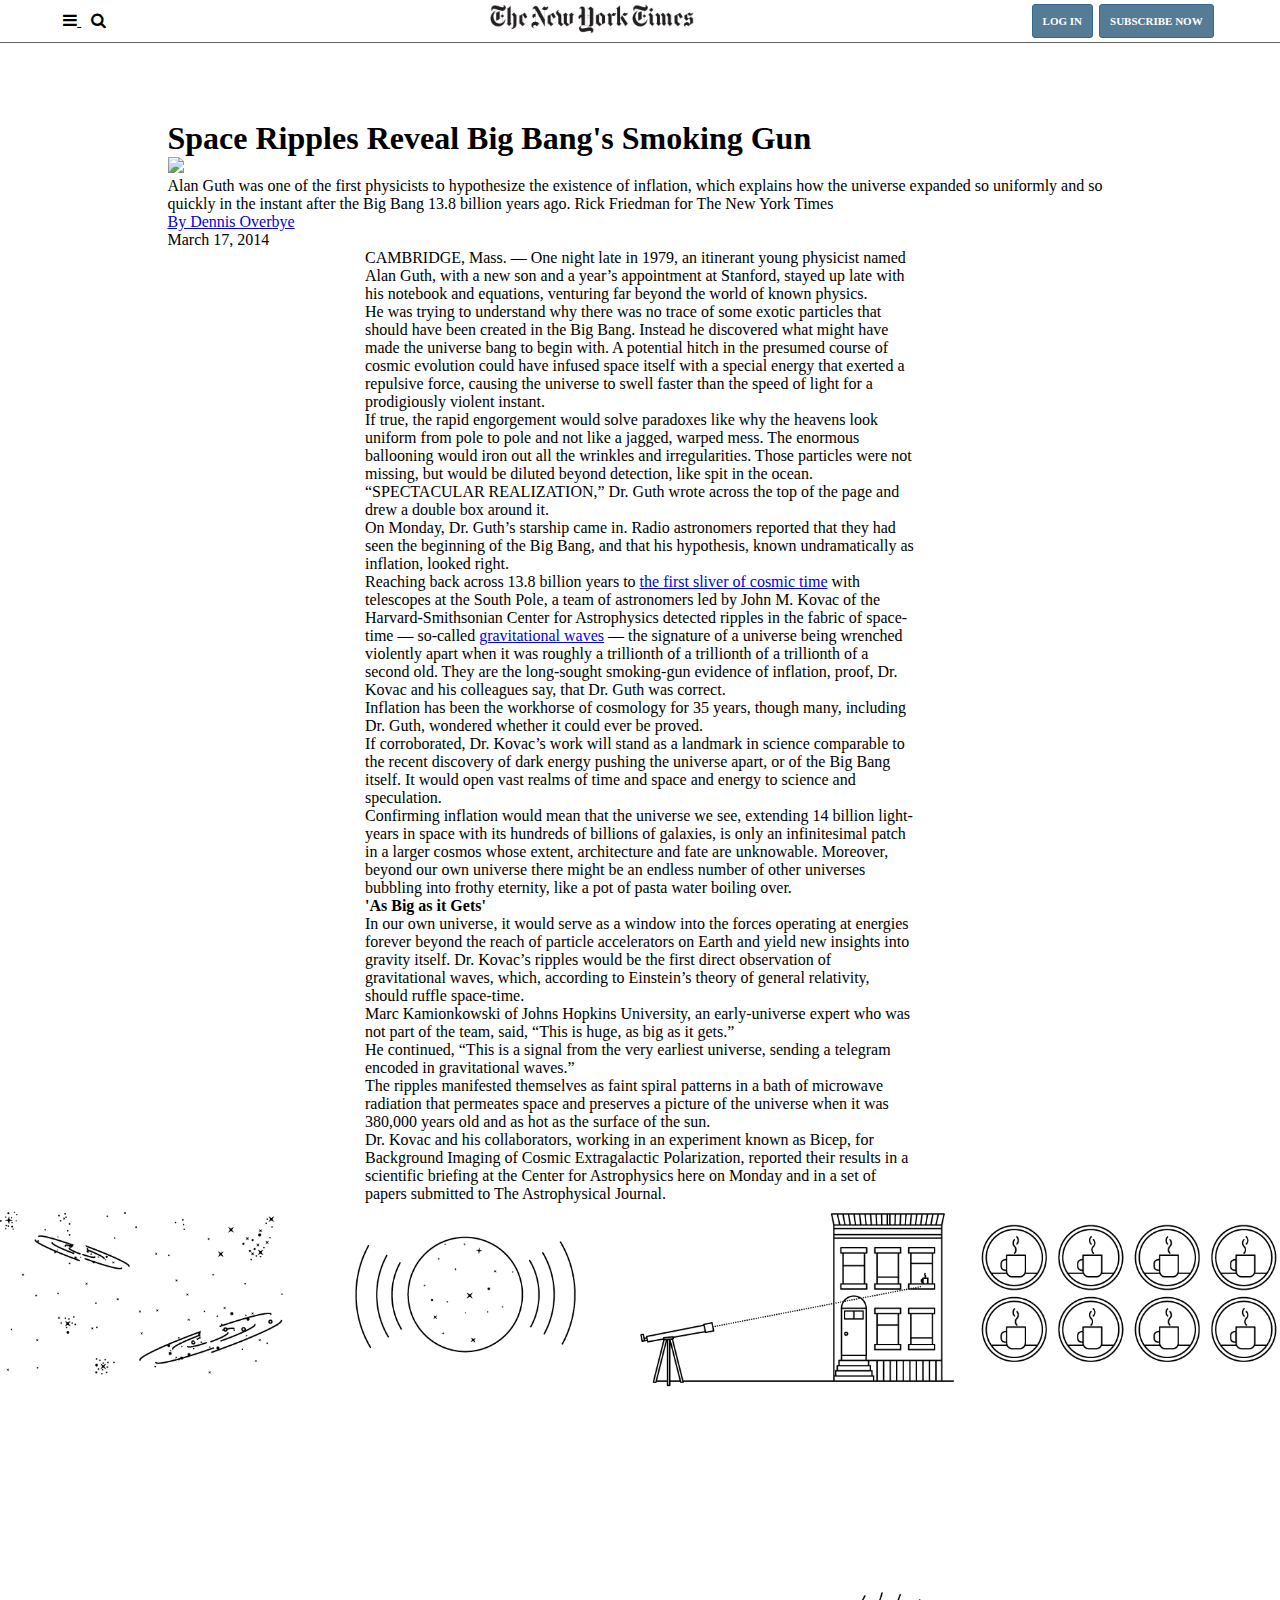
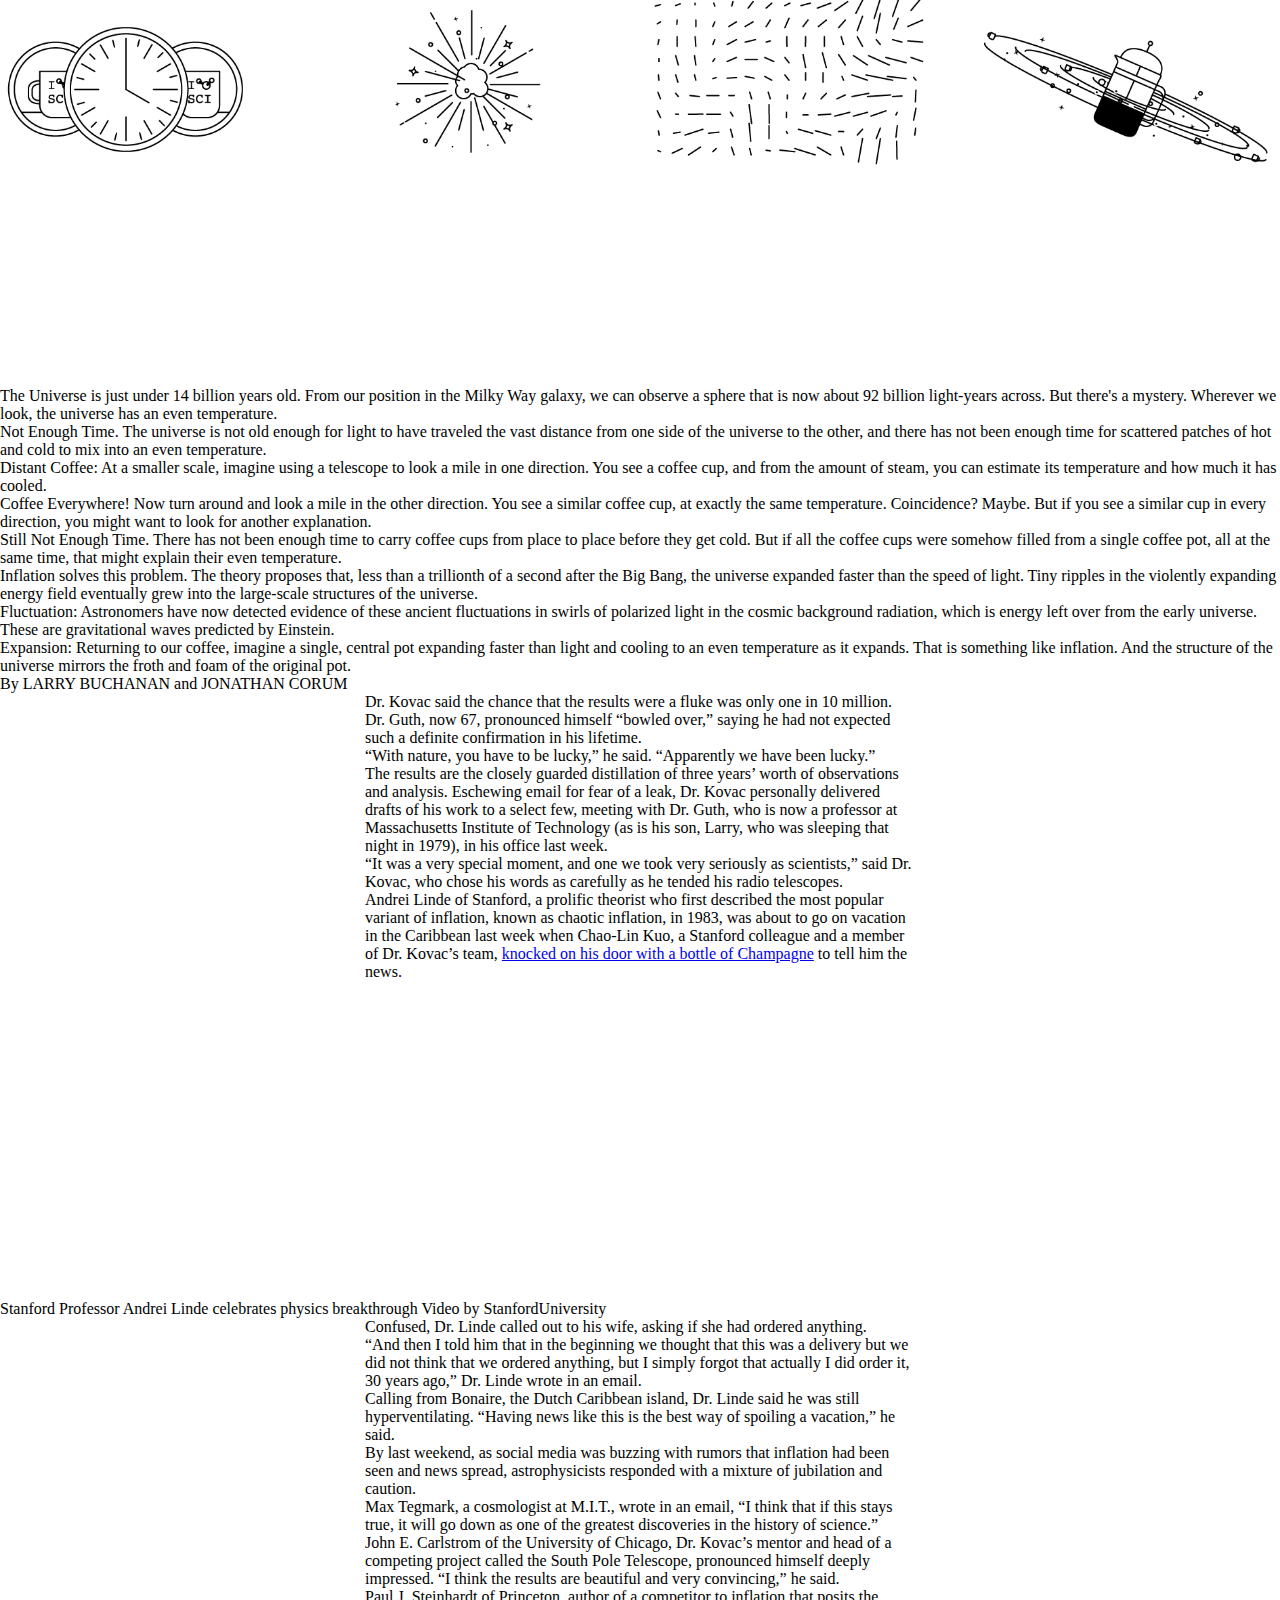
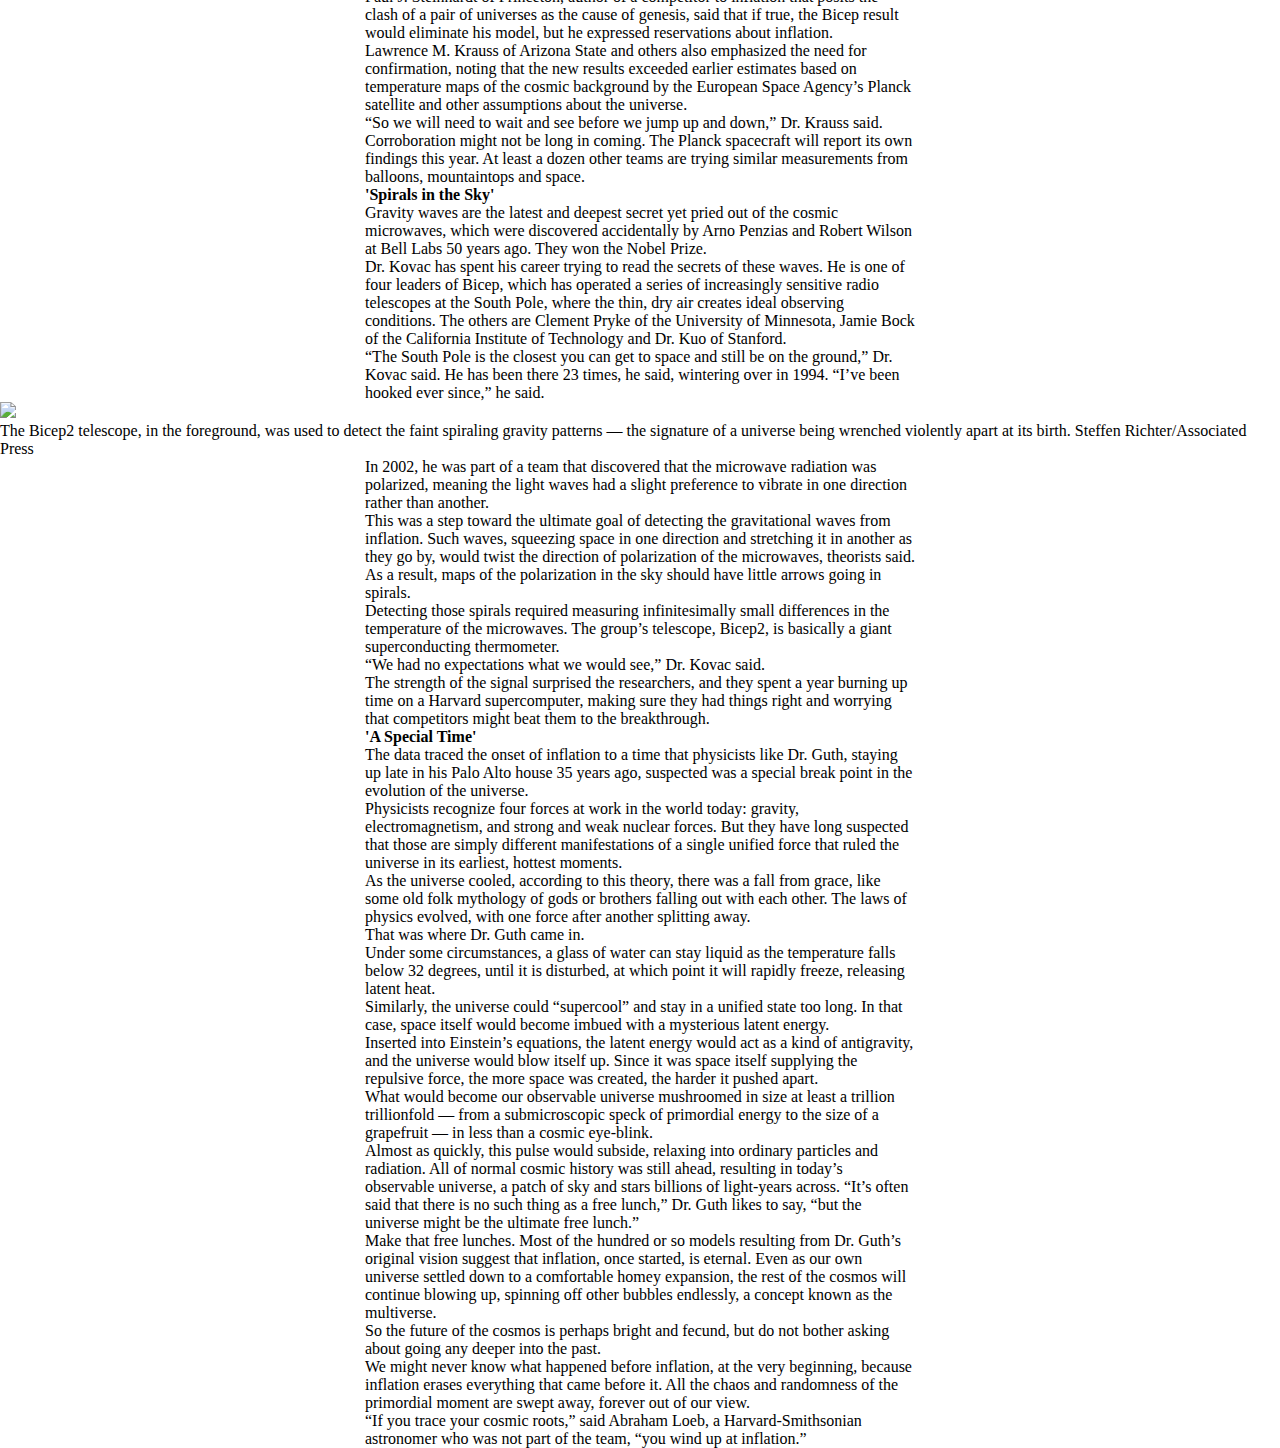
==== article.html @ d11e1a8d "Centered main text article and header" ====
<!DOCTYPE html>
<html>
<head>
  <meta charset='utf-8'>
  <meta http-equiv='X-UA-Compatible' content='IE=edge'>
  <title>Space Ripples Reveal Big Bang's Smoking Gun</title>
  <meta name='viewport' content='width=device-width, initial-scale=1'>
  <link rel='stylesheet' type='text/css' media='screen' href='css/main.css'>
  <link rel='stylesheet' type='text/css' media='screen' href='css/fonts.css'>
  <link rel="stylesheet" href="https://cdnjs.cloudflare.com/ajax/libs/font-awesome/4.7.0/css/font-awesome.min.css">
  
</head>
<body>
  <header>
    <nav class="navbar">
      <div class="left_items">
        <a href="#">
          <i class="fa fa-bars"></i>
        </a>
        <a href="#">
          <i class="fa fa-search"></i>
        </a>
      </div>
      <div class="centered_items">
          <img href="https://www.nytimes.com/" src="./images/nyt_logo.png">
        </a>
      </div>
      <div class="right_items">
        <a class="nav_button" href="https://www.nytimes.com/subscription?campaignId=797YR">SUBSCRIBE NOW</a>
        <a class="nav_button" href="https://www.nytimes.com/subscription?campaignId=797YR">LOG IN</a>
      </div>
    </nav>
  </header>
  <main id="content">
    <article id="story" class="articleContent">
      <header class="articleHeader">
        <h1 id="articleHeadline">Space Ripples Reveal Big Bang's Smoking Gun</h1>
        <div class="headline">
          <figure>
            <img class="img_header" src="https://static01.nyt.com/images/2014/03/18/science/space/18cosmos/18cosmos-superJumbo.jpg?quality=90&auto=webp" id="AlanGuth">
            <figcaption>
              <span class="Caption">Alan Guth was one of the first physicists to hypothesize the existence of inflation, which explains how the universe expanded so uniformly and so quickly in the instant after the Big Bang 13.8 billion years ago.</span>
              <span class="Credit">Rick Friedman for The New York Times</span>
            </figcaption>
          </figure>
          <a href="http://www.nytimes.com/by/dennis-overbye"><p id="articleAuthor">By Dennis Overbye</p></a>
          <time class="articleTime" datetime="2014-03-17">March 17, 2014</time>
        </div>
      </header>
      <div class="text_article">
        <p class="paragraph1">CAMBRIDGE, Mass. — One night late in 1979, an itinerant young physicist named Alan Guth, with a new son and a year’s appointment at Stanford, stayed up late with his notebook and equations, venturing far beyond the world of known physics.</p>
        <p class="paragraph1">He was trying to understand why there was no trace of some exotic particles that should have been created in the Big Bang. Instead he discovered what might have made the universe bang to begin with. A potential hitch in the presumed course of cosmic evolution could have infused space itself with a special energy that exerted a repulsive force, causing the universe to swell faster than the speed of light for a prodigiously violent instant.</p>
        <p class="paragraph1">If true, the rapid engorgement would solve paradoxes like why the heavens look uniform from pole to pole and not like a jagged, warped mess. The enormous ballooning would iron out all the wrinkles and irregularities. Those particles were not missing, but would be diluted beyond detection, like spit in the ocean.</p>
        <p class="paragraph1">“SPECTACULAR REALIZATION,” Dr. Guth wrote across the top of the page and drew a double box around it.</p>
        <p class="paragraph1">On Monday, Dr. Guth’s starship came in. Radio astronomers reported that they had seen the beginning of the Big Bang, and that his hypothesis, known undramatically as inflation, looked right.</p>
        <p class="paragraph1">Reaching back across 13.8 billion years to <a href="https://www.youtube.com/watch?v=ZJYc9YmKIO8" class="paragraphlink">the first sliver of cosmic time</a> with telescopes at the South Pole, a team of astronomers led by John M. Kovac of the Harvard-Smithsonian Center for Astrophysics detected ripples in the fabric of space-time — so-called <a href="http://www.nytimes.com/2016/02/12/science/ligo-gravitational-waves-black-holes-einstein.html" class="paragraphlink">gravitational waves</a> — the signature of a universe being wrenched violently apart when it was roughly a trillionth of a trillionth of a trillionth of a second old. They are the long-sought smoking-gun evidence of inflation, proof, Dr. Kovac and his colleagues say, that Dr. Guth was correct.</p>
        <p class="paragraph1">Inflation has been the workhorse of cosmology for 35 years, though many, including Dr. Guth, wondered whether it could ever be proved.</p>
        <p class="paragraph1">If corroborated, Dr. Kovac’s work will stand as a landmark in science comparable to the recent discovery of dark energy pushing the universe apart, or of the Big Bang itself. It would open vast realms of time and space and energy to science and speculation.</p>
        <p class="paragraph1">Confirming inflation would mean that the universe we see, extending 14 billion light-years in space with its hundreds of billions of galaxies, is only an infinitesimal patch in a larger cosmos whose extent, architecture and fate are unknowable. Moreover, beyond our own universe there might be an endless number of other universes bubbling into frothy eternity, like a pot of pasta water boiling over.</p>
        <p class="paragraph1"><strong class="paragraphtitle">'As Big as it Gets'</strong></p>
        <p class="paragraph1">In our own universe, it would serve as a window into the forces operating at energies forever beyond the reach of particle accelerators on Earth and yield new insights into gravity itself. Dr. Kovac’s ripples would be the first direct observation of gravitational waves, which, according to Einstein’s theory of general relativity, should ruffle space-time.</p>
        <p class="paragraph1">Marc Kamionkowski of Johns Hopkins University, an early-universe expert who was not part of the team, said, “This is huge, as big as it gets.”</p>
        <p class="paragraph1">He continued, “This is a signal from the very earliest universe, sending a telegram encoded in gravitational waves.”</p>
        <p class="paragraph1">The ripples manifested themselves as faint spiral patterns in a bath of microwave radiation that permeates space and preserves a picture of the universe when it was 380,000 years old and as hot as the surface of the sun.</p>
        <p class="paragraph1">Dr. Kovac and his collaborators, working in an experiment known as Bicep, for Background Imaging of Cosmic Extragalactic Polarization, reported their results in a scientific briefing at the Center for Astrophysics here on Monday and in a set of papers submitted to The Astrophysical Journal.</p>
      </div>
      <figure class="articleHeader">
        <div class="theoryImage">
          <img src="./images/theoryImage.png">
        </div>
        <div class="theUniverse">
          <p><span class="theoryTitle">The Universe</span> is just under 14 billion years old. From our position in the Milky Way galaxy, we can observe a sphere that is now about 92 billion light-years across. But there's a mystery. Wherever we look, the universe has an even temperature.</p>
        </div>
        <div class="notEnoughTime">
          <p><span class="theoryTitle">Not Enough Time.</span> The universe is not old enough for light to have traveled the vast distance from one side of the universe to the other, and there has not been enough time for scattered patches of hot and cold to mix into an even temperature.</p>
        </div>
        <div class="distantCoffee">
          <p><span class="theoryTitle">Distant Coffee:</span> At a smaller scale, imagine using a telescope to look a mile in one direction. You see a coffee cup, and from the amount of steam, you can estimate its temperature and how much it has cooled.</p>
        </div>
        <div class="coffeeEverywhere">
          <p><span class="theoryTitle">Coffee Everywhere!</span> Now turn around and look a mile in the other direction. You see a similar coffee cup, at exactly the same temperature. Coincidence? Maybe. But if you see a similar cup in every direction, you might want to look for another explanation.</p>
        </div>
        <div class="stillNotEnoughTime">
          <p><span class="theoryTitle">Still Not Enough Time.</span> There has not been enough time to carry coffee cups from place to place before they get cold. But if all the coffee cups were somehow filled from a single coffee pot, all at the same time, that might explain their even temperature.</p>
        </div>
        <div class="Inflation">
          <p><span class="theoryTitle">Inflation</span> solves this problem. The theory proposes that, less than a trillionth of a second after the Big Bang, the universe expanded faster than the speed of light. Tiny ripples in the violently expanding energy field eventually grew into the large-scale structures of the universe.</p>
        </div>
        <div class="Fluctuation">
          <p><span class="theoryTitle">Fluctuation:</span> Astronomers have now detected evidence of these ancient fluctuations in swirls of polarized light in the cosmic background radiation, which is energy left over from the early universe. These are gravitational waves predicted by Einstein.</p>
        </div>
        <div class="Expansion">
          <p><span class="theoryTitle">Expansion:</span> Returning to our coffee, imagine a single, central pot expanding faster than light and cooling to an even temperature as it expands. That is something like inflation. And the structure of the universe mirrors the froth and foam of the original pot.</p>
        </div>
        <div class="endTheory">
          <p>By LARRY BUCHANAN and JONATHAN CORUM</p>
        </div>
      </figure>
      <div class="text_article">
        <p class="paragraph1">Dr. Kovac said the chance that the results were a fluke was only one in 10 million.</p>
        <p class="paragraph1">Dr. Guth, now 67, pronounced himself “bowled over,” saying he had not expected such a definite confirmation in his lifetime.</p>
        <p class="paragraph1">“With nature, you have to be lucky,” he said. “Apparently we have been lucky.”</p>
        <p class="paragraph1">The results are the closely guarded distillation of three years’ worth of observations and analysis. Eschewing email for fear of a leak, Dr. Kovac personally delivered drafts of his work to a select few, meeting with Dr. Guth, who is now a professor at Massachusetts Institute of Technology (as is his son, Larry, who was sleeping that night in 1979), in his office last week.</p>
        <p class="paragraph1">“It was a very special moment, and one we took very seriously as scientists,” said Dr. Kovac, who chose his words as carefully as he tended his radio telescopes.</p>
        <p class="paragraph1">Andrei Linde of Stanford, a prolific theorist who first described the most popular variant of inflation, known as chaotic inflation, in 1983, was about to go on vacation in the Caribbean last week when Chao-Lin Kuo, a Stanford colleague and a member of Dr. Kovac’s team, <a href="https://www.youtube.com/watch?v=ZlfIVEy_YOA">knocked on his door with a bottle of Champagne</a> to tell him the news.</p>
      </div>
      <div class="youtubeVideo">
        <figure>
          <iframe width="600" height="315" src="https://www.youtube.com/embed/ZlfIVEy_YOA" frameborder="0" allow="accelerometer; autoplay; clipboard-write; encrypted-media; gyroscope; picture-in-picture" allowfullscreen></iframe>
          <figcaption>
            <span class="Caption">Stanford Professor Andrei Linde celebrates physics breakthrough  </span>
            <span class="Credit">Video by StanfordUniversity</span>
          </figcaption>
        </figure>
      </div>
      <div class="text_article">
        <p class="paragraph1">Confused, Dr. Linde called out to his wife, asking if she had ordered anything. </p>
        <p class="paragraph1">“And then I told him that in the beginning we thought that this was a delivery but we did not think that we ordered anything, but I simply forgot that actually I did order it, 30 years ago,” Dr. Linde wrote in an email. </p>
        <p class="paragraph1">Calling from Bonaire, the Dutch Caribbean island, Dr. Linde said he was still hyperventilating. “Having news like this is the best way of spoiling a vacation,” he said. </p>
        <p class="paragraph1">By last weekend, as social media was buzzing with rumors that inflation had been seen and news spread, astrophysicists responded with a mixture of jubilation and caution. </p>
        <p class="paragraph1">Max Tegmark, a cosmologist at M.I.T., wrote in an email, “I think that if this stays true, it will go down as one of the greatest discoveries in the history of science.”</p>
        <p class="paragraph1">John E. Carlstrom of the University of Chicago, Dr. Kovac’s mentor and head of a competing project called the South Pole Telescope, pronounced himself deeply impressed. “I think the results are beautiful and very convincing,” he said.</p>
        <p class="paragraph1">Paul J. Steinhardt of Princeton, author of a competitor to inflation that posits the clash of a pair of universes as the cause of genesis, said that if true, the Bicep result would eliminate his model, but he expressed reservations about inflation.</p>
        <p class="paragraph1">Lawrence M. Krauss of Arizona State and others also emphasized the need for confirmation, noting that the new results exceeded earlier estimates based on temperature maps of the cosmic background by the European Space Agency’s Planck satellite and other assumptions about the universe.</p>
        <p class="paragraph1">“So we will need to wait and see before we jump up and down,” Dr. Krauss said.</p>
        <p class="paragraph1">Corroboration might not be long in coming. The Planck spacecraft will report its own findings this year. At least a dozen other teams are trying similar measurements from balloons, mountaintops and space.</p>
        <p class="paragraph1"><strong class="paragraphtitle">'Spirals in the Sky'</strong></p>
        <p class="paragraph1">Gravity waves are the latest and deepest secret yet pried out of the cosmic microwaves, which were discovered accidentally by Arno Penzias and Robert Wilson at Bell Labs 50 years ago. They won the Nobel Prize.</p>
        <p class="paragraph1">Dr. Kovac has spent his career trying to read the secrets of these waves. He is one of four leaders of Bicep, which has operated a series of increasingly sensitive radio telescopes at the South Pole, where the thin, dry air creates ideal observing conditions. The others are Clement Pryke of the University of Minnesota, Jamie Bock of the California Institute of Technology and Dr. Kuo of Stanford.</p>
        <p class="paragraph1">“The South Pole is the closest you can get to space and still be on the ground,” Dr. Kovac said. He has been there 23 times, he said, wintering over in 1994. “I’ve been hooked ever since,” he said.</p>
      </div>
      <div class="telescopeImage">
        <figure>
          <img src="https://static01.nyt.com/images/2014/03/18/science/space/18cosmos-2/18cosmos-2-superJumbo.jpg?quality=90&auto=webp" id="telescope">
          <figcaption>
            <span class="Caption">The Bicep2 telescope, in the foreground, was used to detect the faint spiraling gravity patterns — the signature of a universe being wrenched violently apart at its birth.</span>
            <span class="Credit">Steffen Richter/Associated Press</span>
          </figcaption>
        </figure> 
      </div>
      <div class="text_article">
        <p class="paragraph1">In 2002, he was part of a team that discovered that the microwave radiation was polarized, meaning the light waves had a slight preference to vibrate in one direction rather than another.</p>
        <p class="paragraph1">This was a step toward the ultimate goal of detecting the gravitational waves from inflation. Such waves, squeezing space in one direction and stretching it in another as they go by, would twist the direction of polarization of the microwaves, theorists said. As a result, maps of the polarization in the sky should have little arrows going in spirals.</p>
        <p class="paragraph1">Detecting those spirals required measuring infinitesimally small differences in the temperature of the microwaves. The group’s telescope, Bicep2, is basically a giant superconducting thermometer.</p>
        <p class="paragraph1">“We had no expectations what we would see,” Dr. Kovac said.</p>
        <p class="paragraph1">The strength of the signal surprised the researchers, and they spent a year burning up time on a Harvard supercomputer, making sure they had things right and worrying that competitors might beat them to the breakthrough.</p>
        <p class="paragraph1"><strong class="paragraphtitle">'A Special Time'</strong></p>
        <p class="paragraph1">The data traced the onset of inflation to a time that physicists like Dr. Guth, staying up late in his Palo Alto house 35 years ago, suspected was a special break point in the evolution of the universe.</p>
        <p class="paragraph1">Physicists recognize four forces at work in the world today: gravity, electromagnetism, and strong and weak nuclear forces. But they have long suspected that those are simply different manifestations of a single unified force that ruled the universe in its earliest, hottest moments.</p>
        <p class="paragraph1">As the universe cooled, according to this theory, there was a fall from grace, like some old folk mythology of gods or brothers falling out with each other. The laws of physics evolved, with one force after another splitting away.</p>
        <p class="paragraph1">That was where Dr. Guth came in.</p>
        <p class="paragraph1">Under some circumstances, a glass of water can stay liquid as the temperature falls below 32 degrees, until it is disturbed, at which point it will rapidly freeze, releasing latent heat.</p>
        <p class="paragraph1">Similarly, the universe could “supercool” and stay in a unified state too long. In that case, space itself would become imbued with a mysterious latent energy.</p>
        <p class="paragraph1">Inserted into Einstein’s equations, the latent energy would act as a kind of antigravity, and the universe would blow itself up. Since it was space itself supplying the repulsive force, the more space was created, the harder it pushed apart.</p>
        <p class="paragraph1">What would become our observable universe mushroomed in size at least a trillion trillionfold — from a submicroscopic speck of primordial energy to the size of a grapefruit — in less than a cosmic eye-blink.</p>
        <p class="paragraph1">Almost as quickly, this pulse would subside, relaxing into ordinary particles and radiation. All of normal cosmic history was still ahead, resulting in today’s observable universe, a patch of sky and stars billions of light-years across. “It’s often said that there is no such thing as a free lunch,” Dr. Guth likes to say, “but the universe might be the ultimate free lunch.”</p>
        <p class="paragraph1">Make that free lunches. Most of the hundred or so models resulting from Dr. Guth’s original vision suggest that inflation, once started, is eternal. Even as our own universe settled down to a comfortable homey expansion, the rest of the cosmos will continue blowing up, spinning off other bubbles endlessly, a concept known as the multiverse.</p>
        <p class="paragraph1">So the future of the cosmos is perhaps bright and fecund, but do not bother asking about going any deeper into the past.</p>
        <p class="paragraph1">We might never know what happened before inflation, at the very beginning, because inflation erases everything that came before it. All the chaos and randomness of the primordial moment are swept away, forever out of our view.</p>
        <p class="paragraph1">“If you trace your cosmic roots,” said Abraham Loeb, a Harvard-Smithsonian astronomer who was not part of the team, “you wind up at inflation.”</p>
      </div>
    </article>
  </main>
</body>
</html>
---- css/main.css ----
@import ".css/fonts.css";

* {
  padding: 0;
  margin: 0;
  box-sizing: border-box;
}

body {
  background-color: #fff;
  font-family: 'imperial';
  /*margin: 0px 5px 0px 5px;*/
  box-sizing: border-box;
}

.nav_button {
  border-radius: 3px;
  color: #fff;
  font-family: 'franklin';
  font-size: 11px;
  font-weight: 700;
  padding: 10px;
  background-color: #567b95;
  border: solid #326891 1px;
  text-decoration: none;
  display: inline-block;
  cursor: pointer;
  text-align: center;
  margin: 3px;
  float: right;
}

.nav_button:hover {
  border: solid#326891 1px;
  background: #326891;
}

.navbar {
  position: fixed;
  top: 0;
  left: 0;
  height: 43px;
  width: 100%;    
  border-bottom: solid 1px rgb(100, 100, 100);  
  display: flex;
  justify-content: space-around;
  align-items: center;
  background: #fff;
}

.left_items {
  width: 300px;
  justify-content: space-around;
}

.left_items a {
  margin-right: 10px;
  color: #000;
}

.centered_items {
 width: 300px;
}

.centered_items img {
  height: 30px;
}

.right_items {
  width: 300px;
  justify-items: right;
}

.nytLogo {
  height: 40px;
}

header {  
  margin: 120px auto 0 auto;
  width: 945px;
}

.text_article {
  width: 550px;
  margin: 0 auto;
}

 figure img {
  width: 100%;
}
---- css/fonts.css ----
@font-face {
  font-family: 'cheltenham';
  src: url('./fonts/cheltenham-normal-200.woff2');
  font-style: normal;
  font-weight: 200;
}

@font-face {
  font-family: 'cheltenham';
  src: url('./fonts/cheltenham-normal-400.woff2');
  font-style: normal;
  font-weight: 400;
}

@font-face {
  font-family: 'cheltenham';
  src: url('./fonts/cheltenham-normal-500.woff2');
  font-style: normal;
  font-weight: 500;
}

@font-face {
  font-family: 'cheltenham';
  src: url('./fonts/cheltenham-italic-700.woff2');
  font-style: italic;
  font-weight: 700;
}

@font-face {
  font-family: 'franklin';
  src: url('./fonts/franklin-normal-300.woff2');
  font-style: normal;
  font-weight: 300;
}

@font-face {
  font-family: 'franklin';
  src: url('./fonts/franklin-normal-500.woff2');
  font-style: normal;
  font-weight: 500;
}

@font-face {
  font-family: 'franklin';
  src: url('./fonts/franklin-normal-300.woff2');
  font-style: normal;
  font-weight: 600;
}

@font-face {
  font-family: 'franklin';
  src: url('./fonts/franklin-normal-300.woff2');
  font-style: normal;
  font-weight: 700;
}

@font-face {
  font-family: 'iperial';
  src: url('./fonts/imperial-italic-400.woff2');
  font-style: italic;
  font-weight: 400;
}

@font-face {
  font-family: 'imperial';
  src: url('/fonts/imperial-normal-400.woff2');
  font-style: normal;
  font-weight: 400;
}

@font-face {
  font-family: 'imperial';
  src: url('./fonts/imperial-normal-700.woff2');
  font-style: normal;
  font-weight: 700;
}
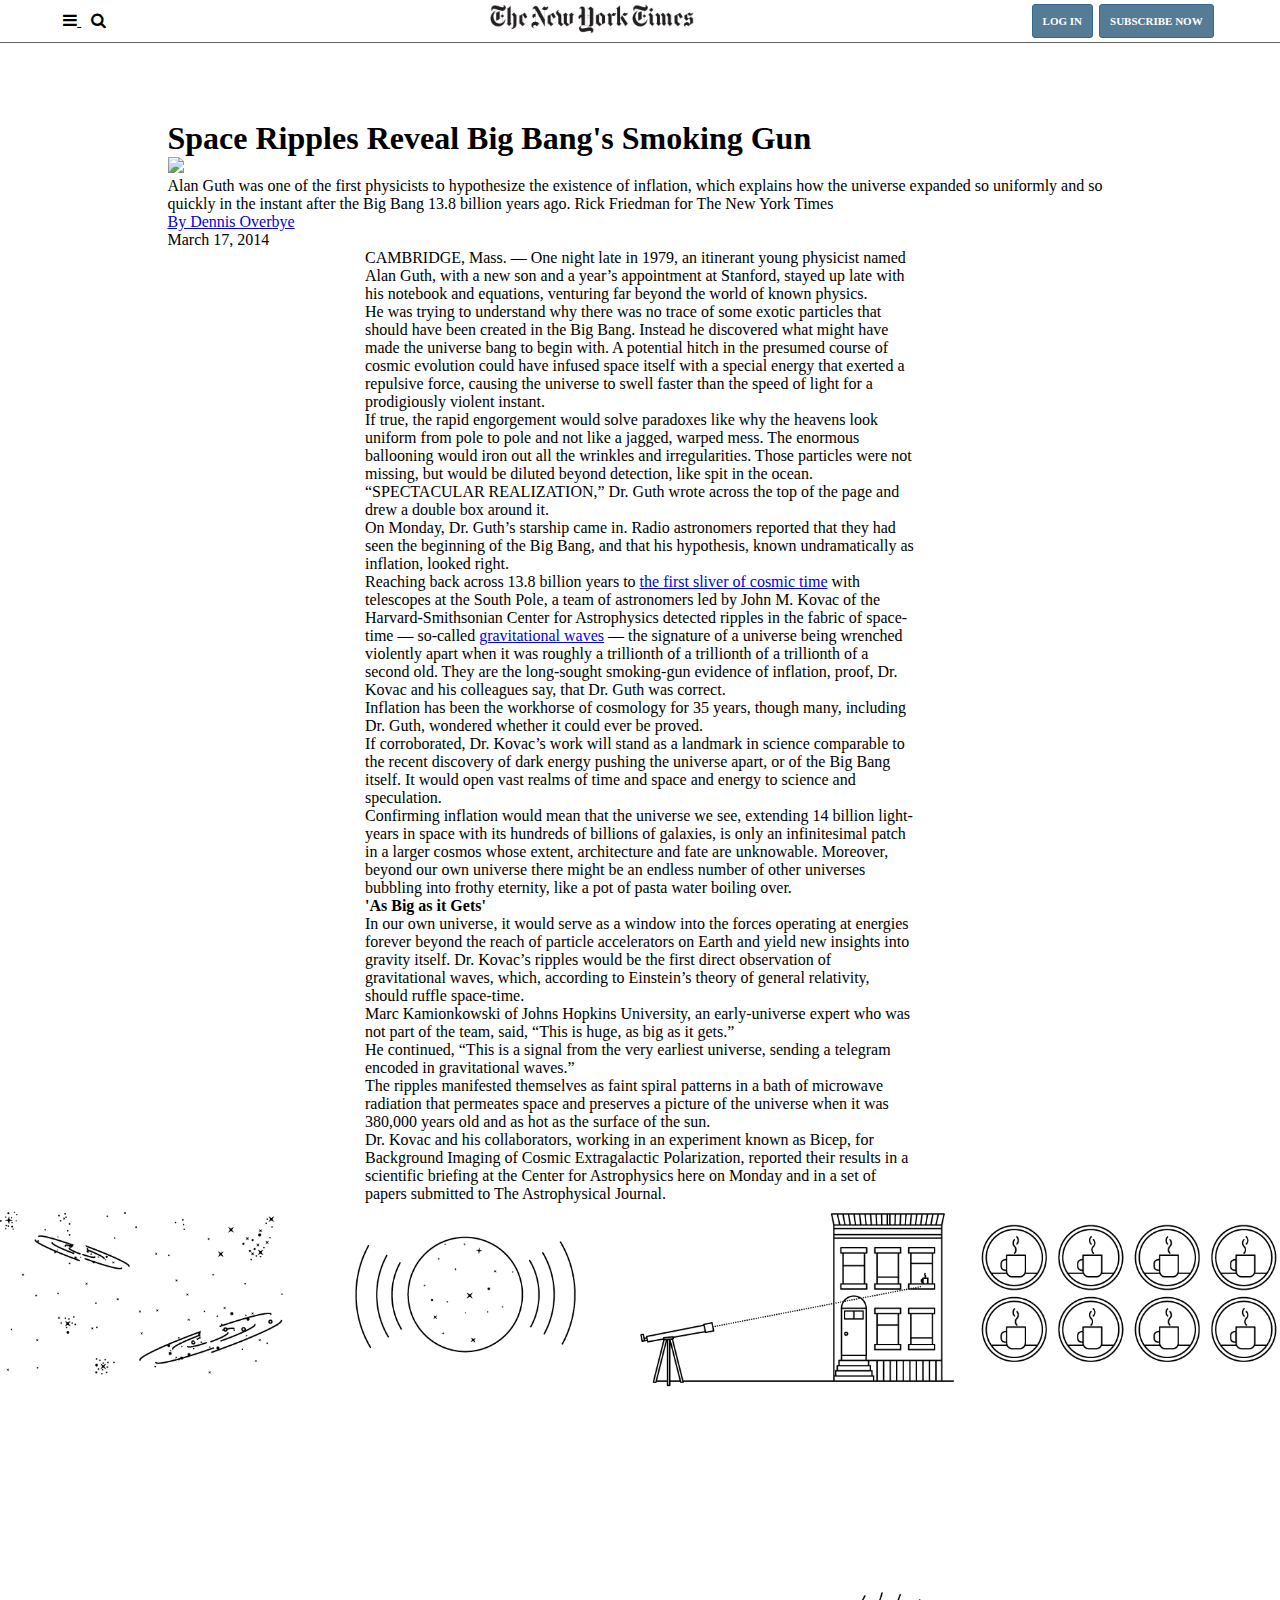
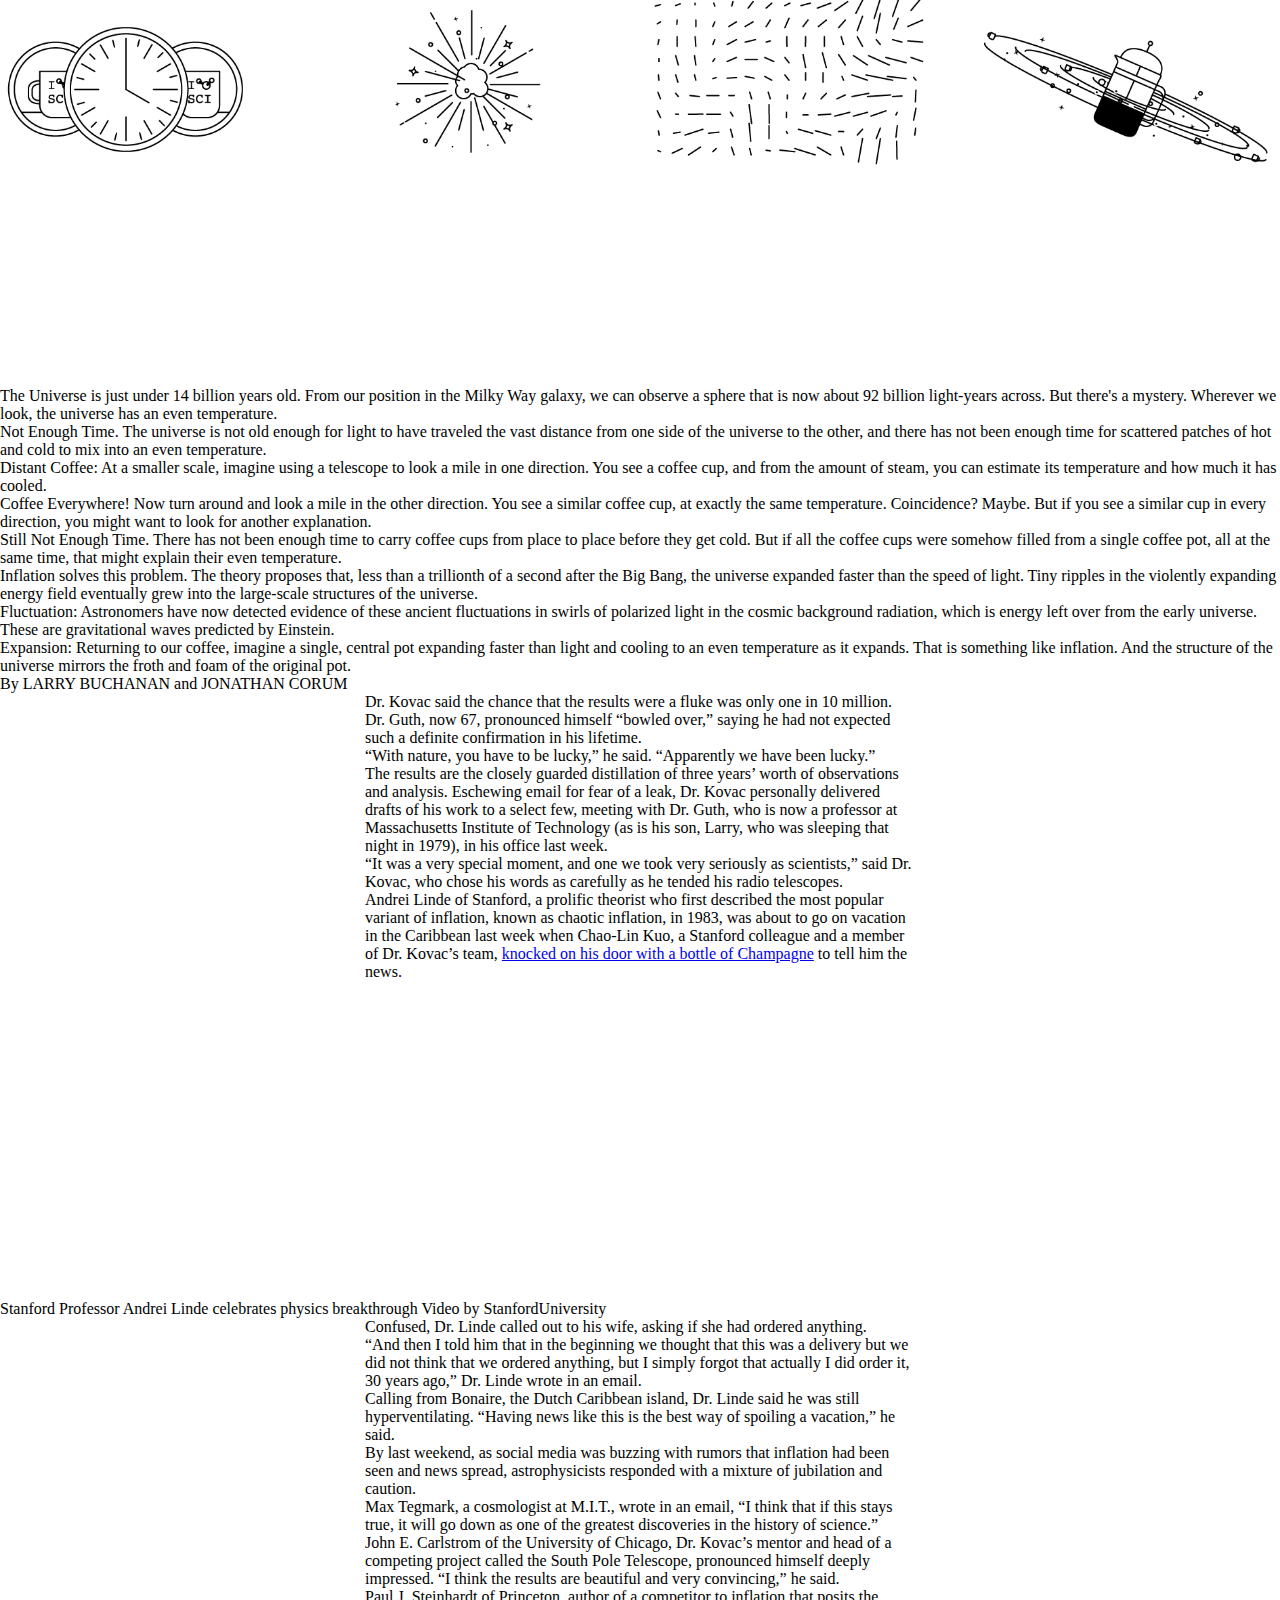
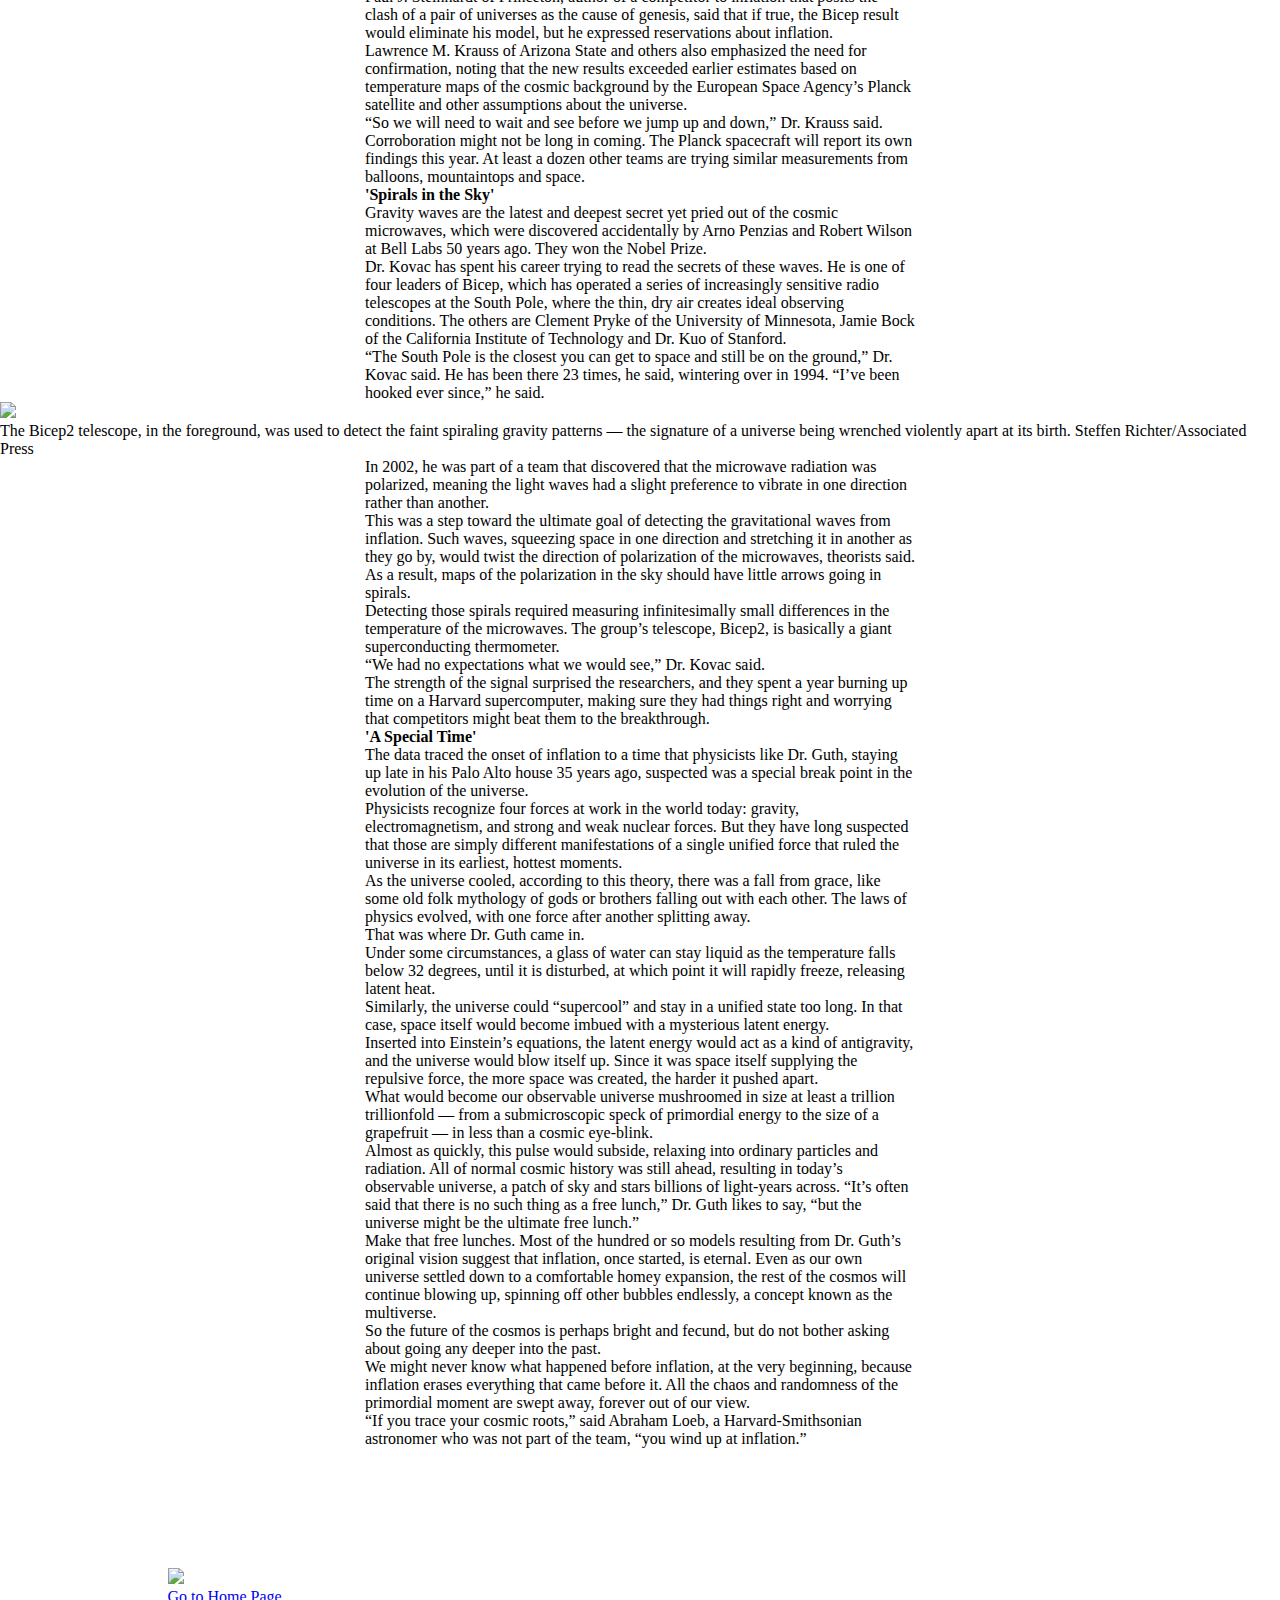
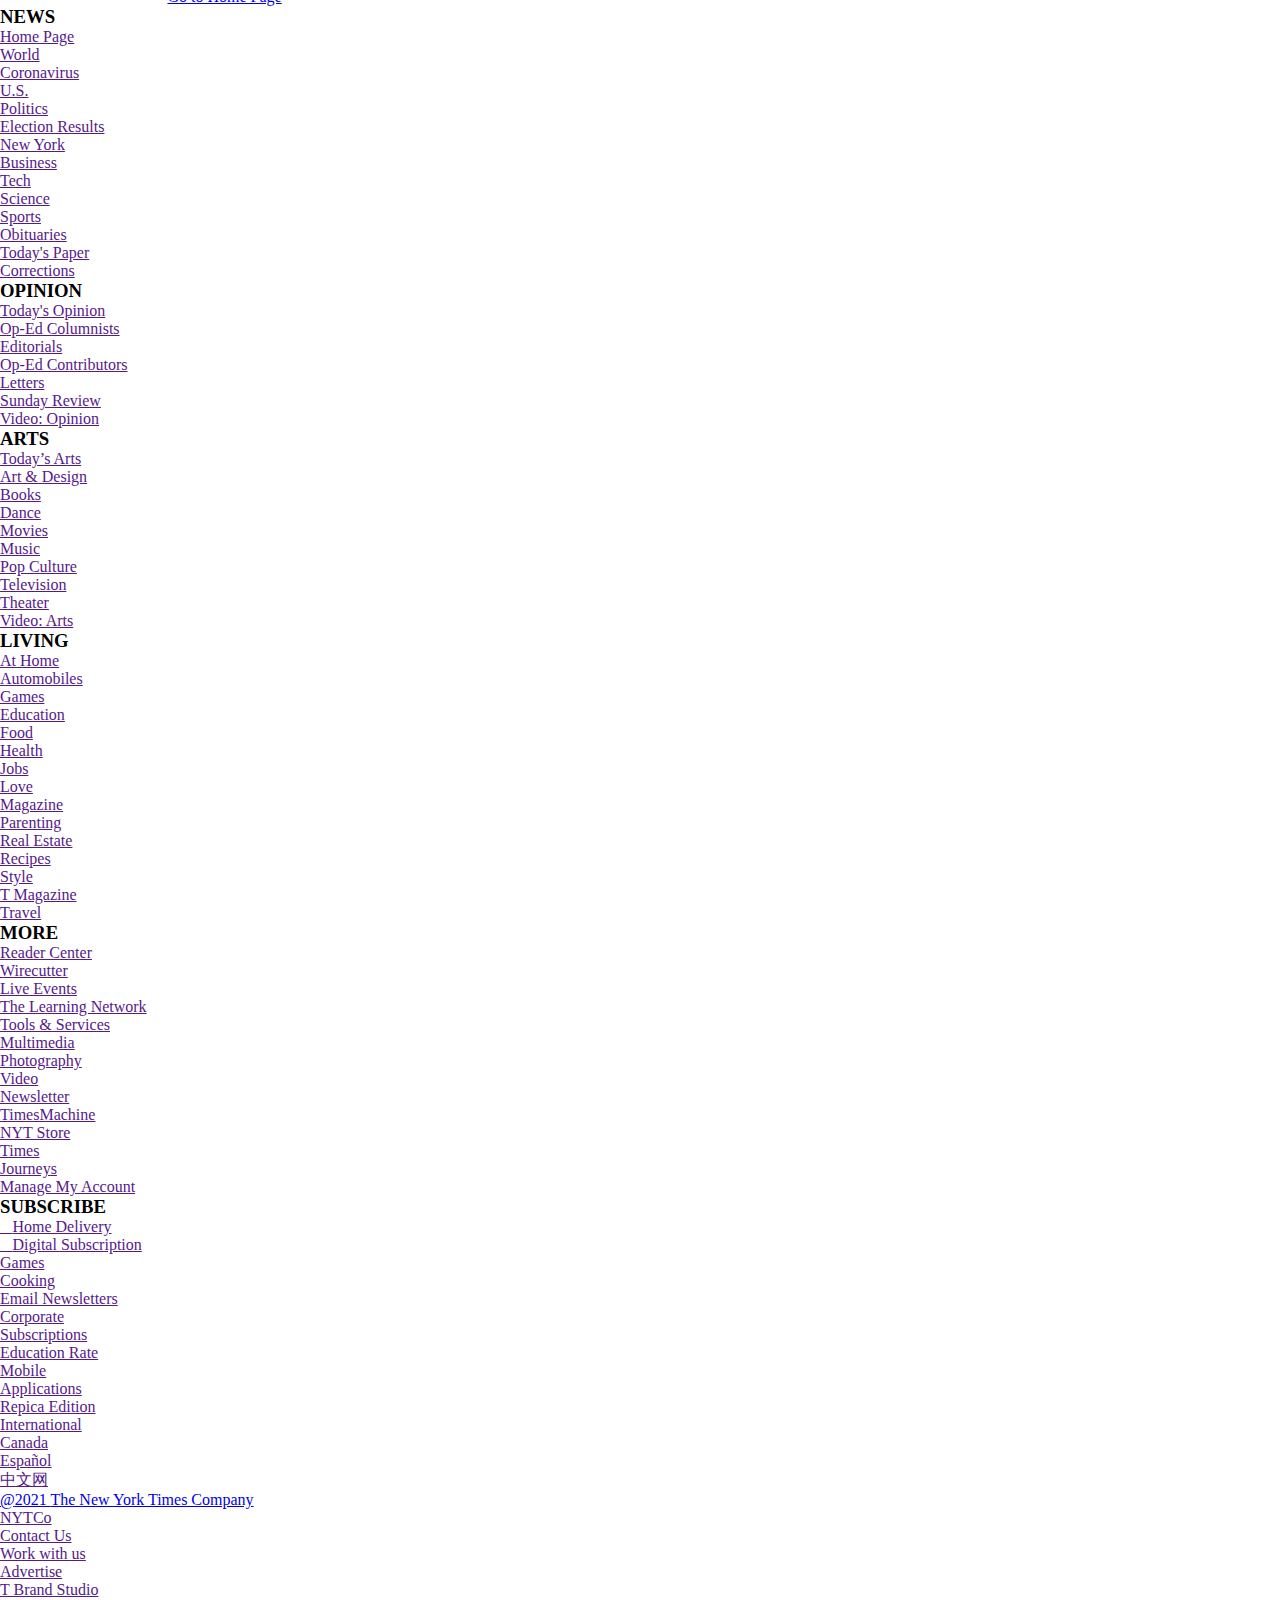
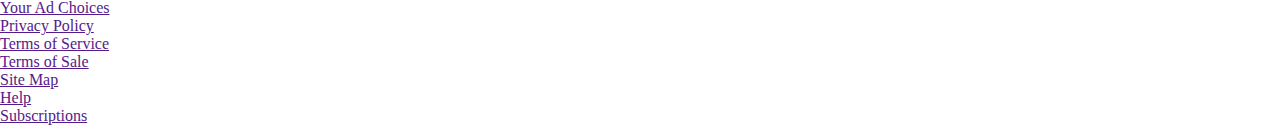
==== commit d79a7fcb: "Merge branch 'webDesign' of github.com:LoxiasCam/NYT-copyArticle into webDesign" ====
--- a/article.html
+++ b/article.html
@@ -8,7 +8,6 @@
   <link rel='stylesheet' type='text/css' media='screen' href='css/main.css'>
   <link rel='stylesheet' type='text/css' media='screen' href='css/fonts.css'>
   <link rel="stylesheet" href="https://cdnjs.cloudflare.com/ajax/libs/font-awesome/4.7.0/css/font-awesome.min.css">
-  
 </head>
 <body>
   <header>
@@ -161,5 +160,141 @@
       </div>
     </article>
   </main>
+  <nav class="footerNav">
+    <div class="footerNavContent">
+      <header class="footerNavHeader">
+        <img href="https://www.nytimes.com/" src="https://assets.stickpng.com/images/592fe3133919fe0ee3614d93.png" class="left_items">
+        <div class="footerHomepage">
+          <a class="homepageLink"  href="https://www.nytimes.com/">Go to Home Page</a>
+        </div>
+      </header>
+      <div class="footerNavLinks">
+        <div class="linksGrid">
+          <ul>
+            <h3>NEWS</h3>
+            <li><a href="">Home Page</a></li>
+            <li><a href="">World</a></li>
+            <li><a href="">Coronavirus</a></li>
+            <li><a href="">U.S.</a></li>
+            <li><a href="">Politics</a></li>
+            <li><a href="">Election Results</a></li>
+            <li><a href="">New York</a></li>
+            <li><a href="">Business</a></li>
+            <li><a href="">Tech</a></li>
+            <li><a href="">Science</a></li>
+            <li><a href="">Sports</a></li>
+            <li><a href="">Obituaries</a></li>
+            <li><a href="">Today's Paper</a></li>
+            <li><a href="">Corrections</a></li>
+          </ul>
+          <ul>
+            <h3>OPINION</h3>
+            <li><a href="">Today's Opinion</a></li>
+            <li><a href="">Op-Ed Columnists</a></li>
+            <li><a href="">Editorials</a></li>
+            <li><a href="">Op-Ed Contributors</a></li>
+            <li><a href="">Letters</a></li>
+            <li><a href="">Sunday Review</a></li>
+            <li><a href="">Video: Opinion</a></li>
+          </ul>
+          <ul>
+            <h3>ARTS</h3>
+            <li><a href="">Today’s Arts</a></li>
+            <li><a href="">Art & Design</a></li>
+            <li><a href="">Books</a></li>
+            <li><a href="">Dance</a></li>
+            <li><a href="">Movies</a></li>
+            <li><a href="">Music</a></li>
+            <li><a href="">Pop Culture</a></li>
+            <li><a href="">Television</a></li>
+            <li><a href="">Theater</a></li>
+            <li><a href="">Video: Arts</a></li>
+          </ul>
+          <ul>
+            <h3>LIVING</h3>
+            <li><a href="">At Home</a></li>
+            <li><a href="">Automobiles</a></li>
+            <li><a href="">Games</a></li>
+            <li><a href="">Education</a></li>
+            <li><a href="">Food</a></li>
+            <li><a href="">Health</a></li>
+            <li><a href="">Jobs</a></li>
+            <li><a href="">Love</a></li>
+            <li><a href="">Magazine</a></li>
+            <li><a href="">Parenting</a></li>
+            <li><a href="">Real Estate</a></li>
+            <li><a href="">Recipes</a></li>
+            <li><a href="">Style</a></li>
+            <li><a href="">T Magazine</a></li>
+            <li><a href="">Travel</a></li>
+          </ul>
+          <ul>
+            <h3>MORE</h3>
+            <li><a href="">Reader Center</a></li>
+            <li><a href="">Wirecutter</a></li>
+            <li><a href="">Live Events</a></li>
+            <li><a href="">The Learning Network</a></li>
+            <li><a href="">Tools & Services</a></li>
+            <li><a href="">Multimedia</a></li>
+            <li><a href="">Photography</a></li>
+            <li><a href="">Video</a></li>
+            <li><a href="">Newsletter</a></li>
+            <li><a href="">TimesMachine</a></li>
+            <li><a href="">NYT Store</a></li>
+            <li><a href="">Times </a></li>
+            <li><a href="">Journeys</a></li>
+            <li><a href="">Manage My Account</a></li>
+          </ul>
+        </div>
+        <div class="subscribeSpam">
+          <ul>
+            <h3>SUBSCRIBE</h3>
+            <li><a href=""><i class="fas fa-home"></i>Home Delivery</a></li>
+            <li><a href=""><i class="fas fa-history"></i>Digital Subscription</a></li>
+            <li><a href=""><i class="fas fa-chess-board"></i>Games</a></li>
+            <li><a href=""><i class="fas fa-utensils"></i>Cooking</a></li>
+          </ul>
+          <ul>
+            <li><a href="">Email Newsletters</a></li>
+            <li><a href="">Corporate</a></li>
+            <li><a href="">Subscriptions</a></li>
+            <li><a href="">Education Rate</a></li>
+          </ul>
+          <ul>
+            <li><a href="">Mobile</a></li>
+            <li><a href="">Applications</a></li>
+            <li><a href="">Repica Edition</a></li>
+            <li><a href="">International</a></li>
+            <li><a href="">Canada</a></li>
+            <li><a href="">Español</a></li>
+            <li><a href="">中文网</a></li>
+          </ul>
+        </div>
+      </div>
+    </div>
+  </nav>
+  <footer>
+    <nav class="bottomFooter">
+      <div class="bottomFooterContent">
+        <ul>
+          <li><a href="https://help.nytimes.com/hc/en-us/articles/115014792127-Copyright-notice">@<span>2021 </span><span>The New York Times Company</span></a></li>
+        </ul>
+        <ul>
+          <li><a href="">NYTCo</a></li>
+          <li><a href="">Contact Us</a></li>
+          <li><a href="">Work with us</a></li>
+          <li><a href="">Advertise</a></li>
+          <li><a href="">T Brand Studio</a></li>
+          <li><a href="">Your Ad Choices</a></li>
+          <li><a href="">Privacy Policy</a></li>
+          <li><a href="">Terms of Service</a></li>
+          <li><a href="">Terms of Sale</a></li>
+          <li><a href="">Site Map</a></li>
+          <li><a href="">Help</a></li>
+          <li><a href="">Subscriptions</a></li>
+        </ul>
+      </div>
+    </nav>
+  </footer>
 </body>
 </html>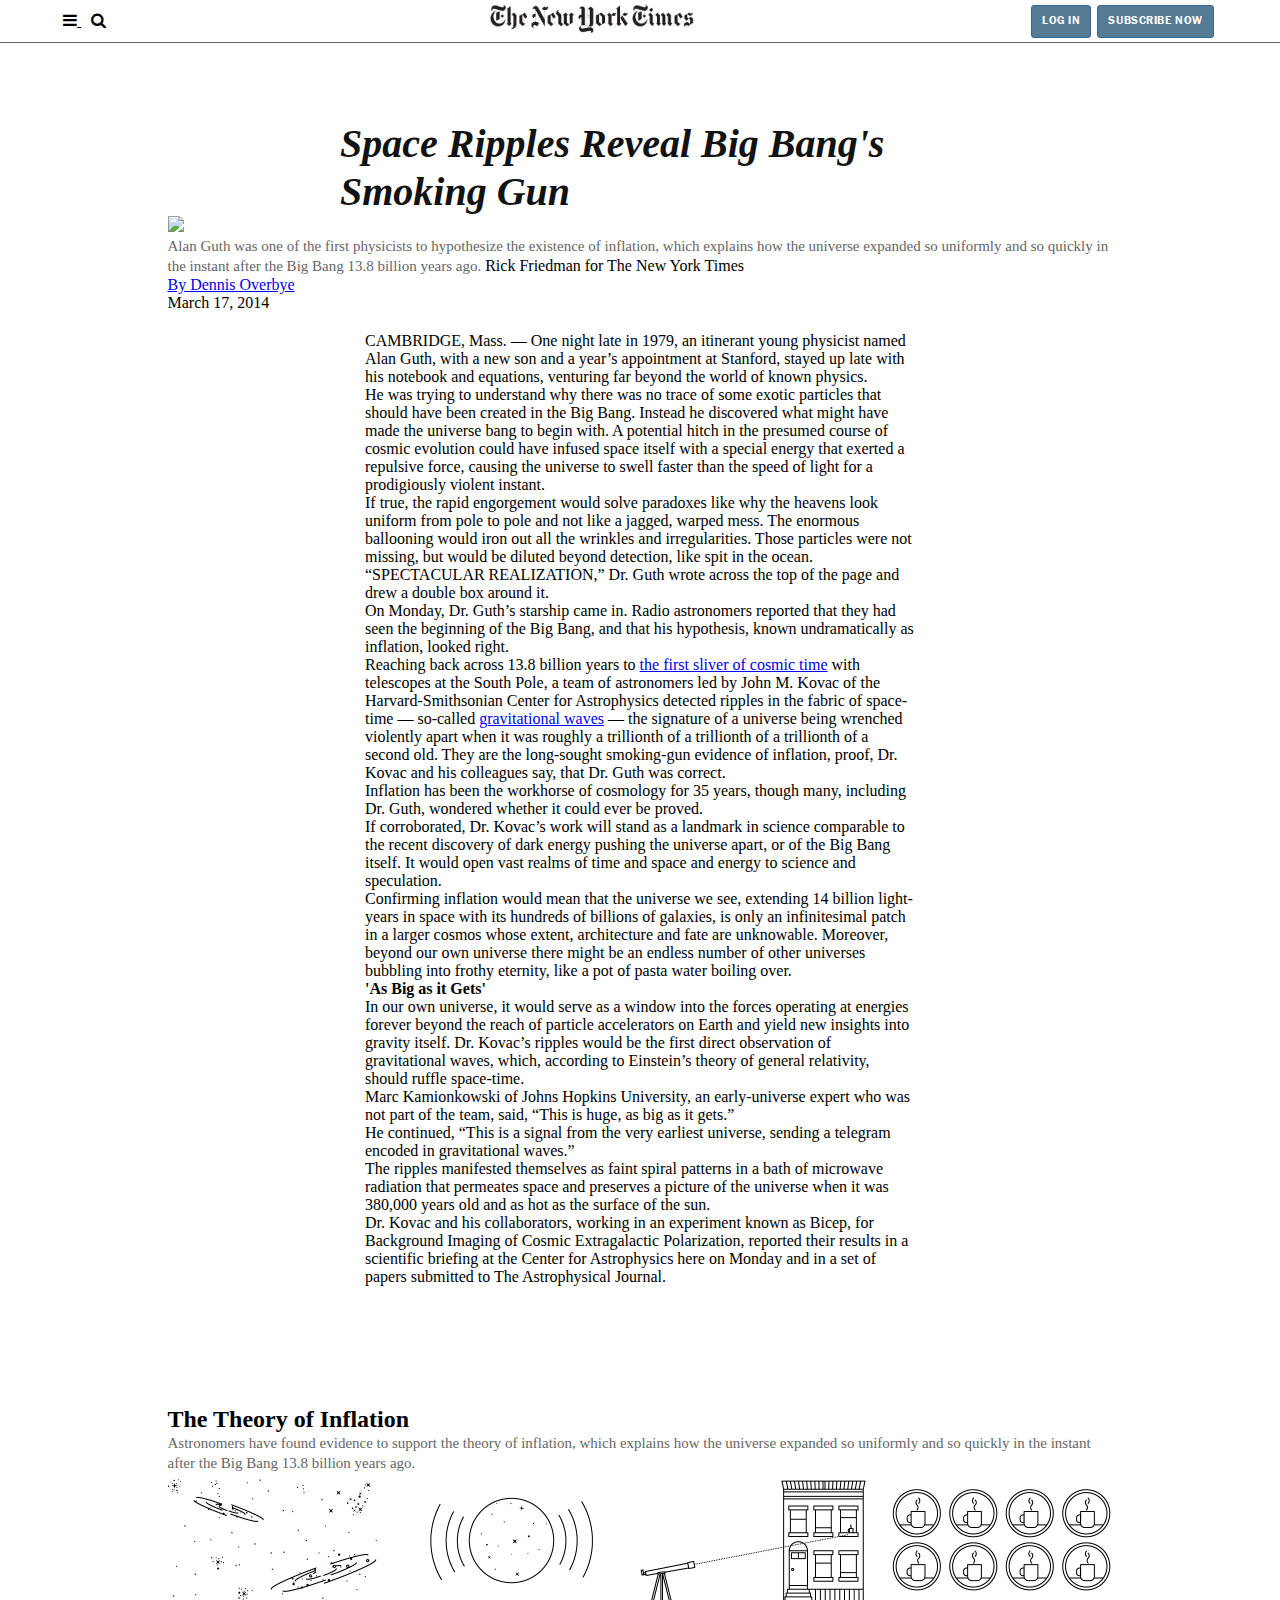
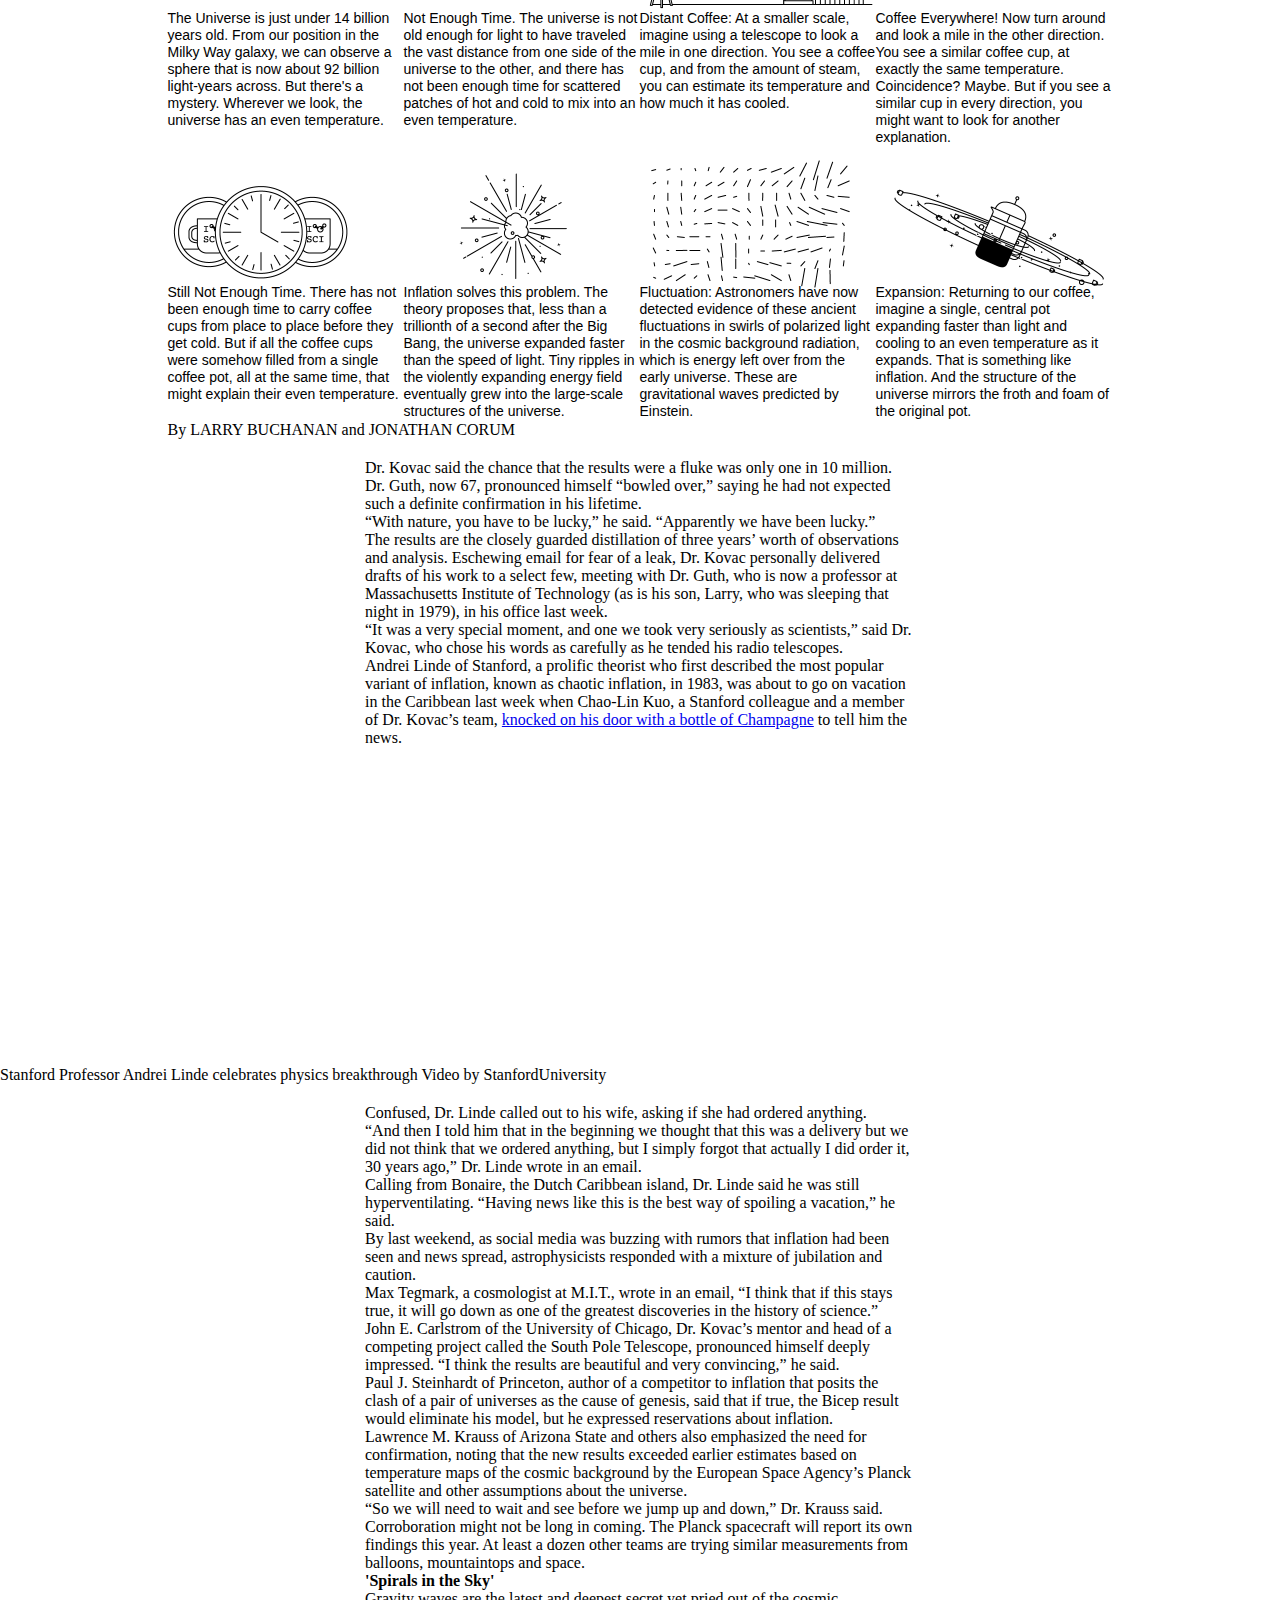
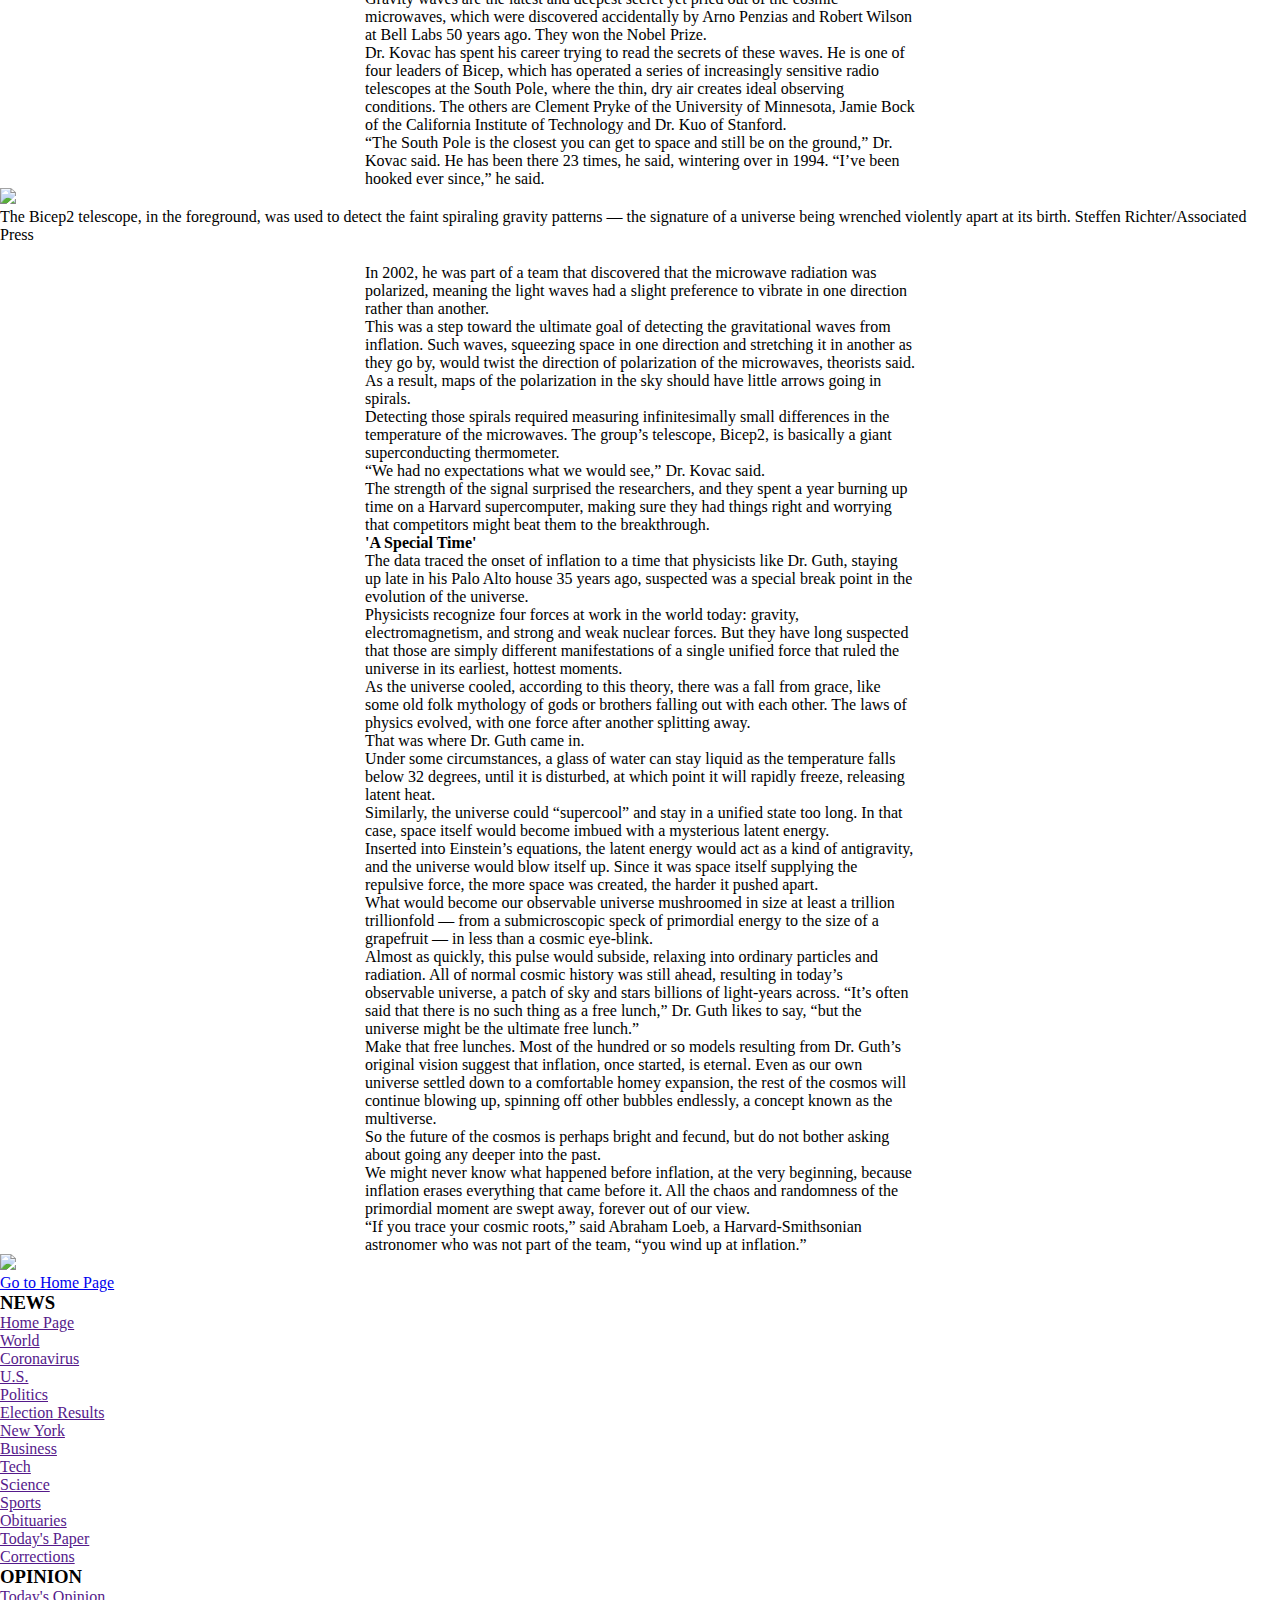
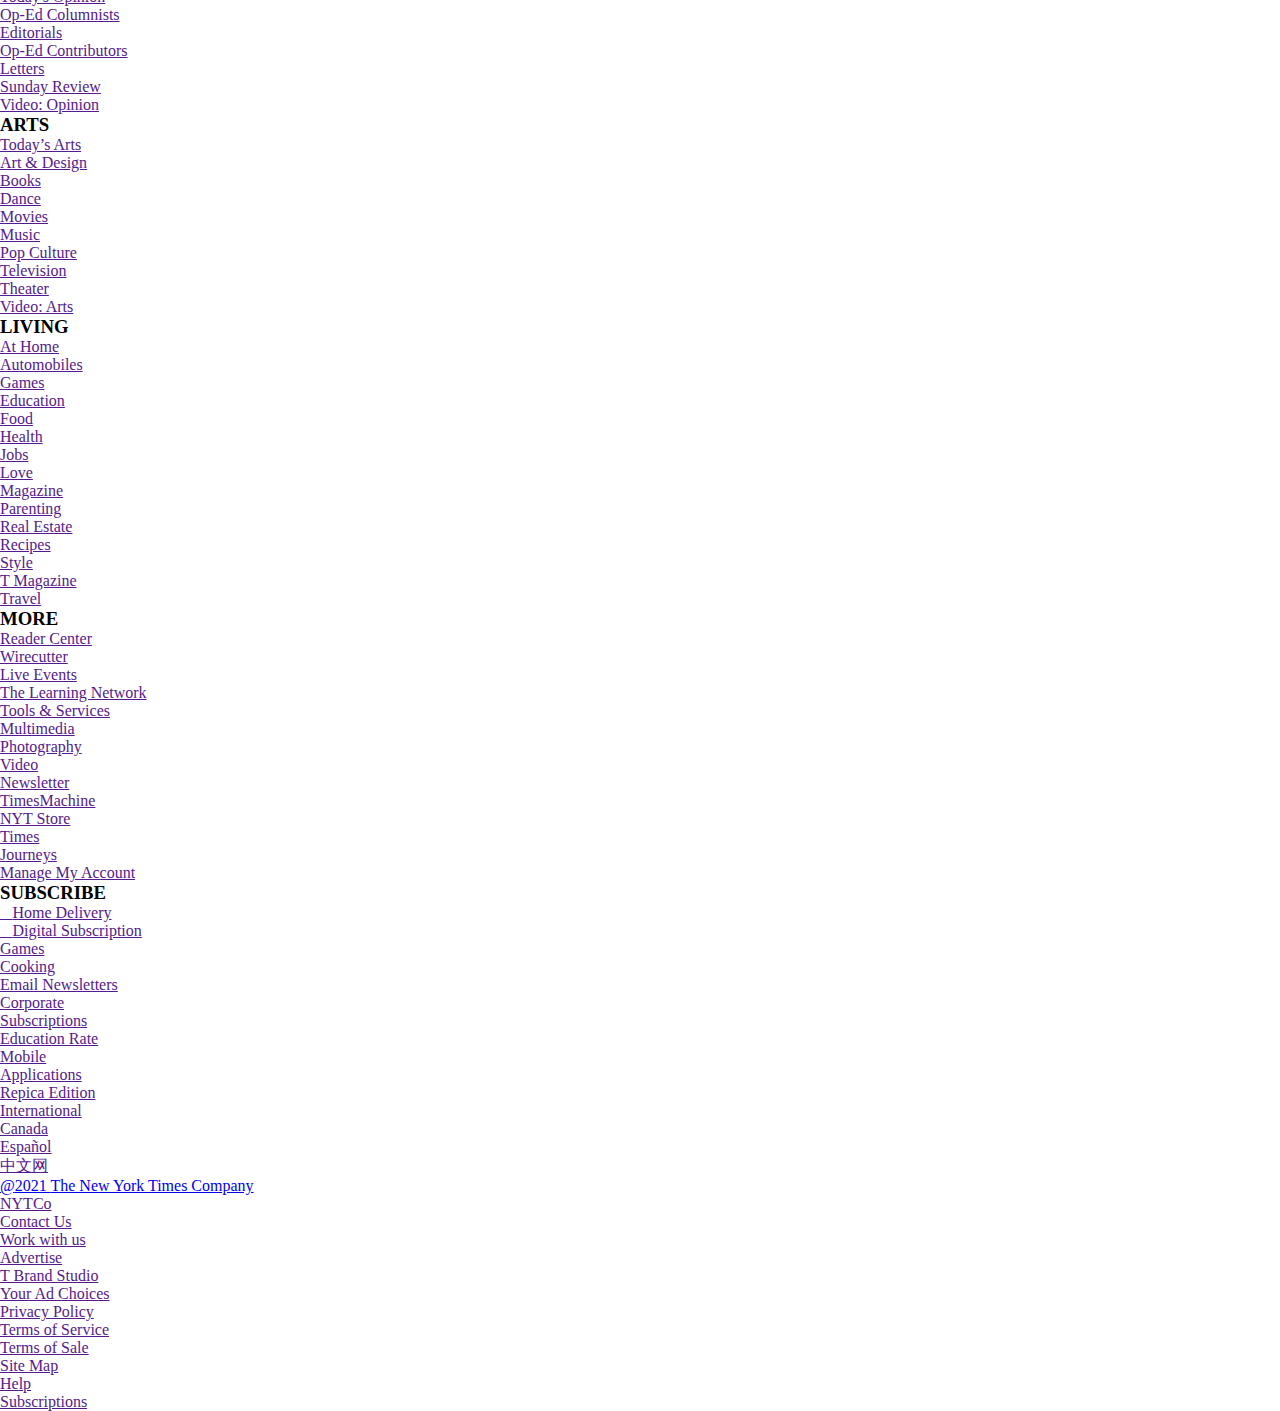
==== commit 623aafed: "Fixed image position, fonts, grid for image" ====
--- a/article.html
+++ b/article.html
@@ -1,5 +1,6 @@
 <!DOCTYPE html>
 <html>
+
 <head>
   <meta charset='utf-8'>
   <meta http-equiv='X-UA-Compatible' content='IE=edge'>
@@ -9,6 +10,7 @@
   <link rel='stylesheet' type='text/css' media='screen' href='css/fonts.css'>
   <link rel="stylesheet" href="https://cdnjs.cloudflare.com/ajax/libs/font-awesome/4.7.0/css/font-awesome.min.css">
 </head>
+
 <body>
   <header>
     <nav class="navbar">
@@ -21,7 +23,7 @@
         </a>
       </div>
       <div class="centered_items">
-          <img href="https://www.nytimes.com/" src="./images/nyt_logo.png">
+        <img href="https://www.nytimes.com/" src="./images/nyt_logo.png">
         </a>
       </div>
       <div class="right_items">
@@ -32,140 +34,267 @@
   </header>
   <main id="content">
     <article id="story" class="articleContent">
-      <header class="articleHeader">
-        <h1 id="articleHeadline">Space Ripples Reveal Big Bang's Smoking Gun</h1>
+      <header class="image_center">
+        <h1 class="main-tittle" id="articleHeadline ">Space Ripples Reveal Big Bang's Smoking Gun</h1>
         <div class="headline">
           <figure>
-            <img class="img_header" src="https://static01.nyt.com/images/2014/03/18/science/space/18cosmos/18cosmos-superJumbo.jpg?quality=90&auto=webp" id="AlanGuth">
+            <img class="img_full"
+              src="https://static01.nyt.com/images/2014/03/18/science/space/18cosmos/18cosmos-superJumbo.jpg?quality=90&auto=webp"
+              id="AlanGuth">
             <figcaption>
-              <span class="Caption">Alan Guth was one of the first physicists to hypothesize the existence of inflation, which explains how the universe expanded so uniformly and so quickly in the instant after the Big Bang 13.8 billion years ago.</span>
+              <span class="caption">Alan Guth was one of the first physicists to hypothesize the existence of inflation,
+                which explains how the universe expanded so uniformly and so quickly in the instant after the Big Bang
+                13.8 billion years ago.</span>
               <span class="Credit">Rick Friedman for The New York Times</span>
             </figcaption>
           </figure>
-          <a href="http://www.nytimes.com/by/dennis-overbye"><p id="articleAuthor">By Dennis Overbye</p></a>
+          <a href="http://www.nytimes.com/by/dennis-overbye">
+            <p id="articleAuthor">By Dennis Overbye</p>
+          </a>
           <time class="articleTime" datetime="2014-03-17">March 17, 2014</time>
         </div>
       </header>
       <div class="text_article">
-        <p class="paragraph1">CAMBRIDGE, Mass. — One night late in 1979, an itinerant young physicist named Alan Guth, with a new son and a year’s appointment at Stanford, stayed up late with his notebook and equations, venturing far beyond the world of known physics.</p>
-        <p class="paragraph1">He was trying to understand why there was no trace of some exotic particles that should have been created in the Big Bang. Instead he discovered what might have made the universe bang to begin with. A potential hitch in the presumed course of cosmic evolution could have infused space itself with a special energy that exerted a repulsive force, causing the universe to swell faster than the speed of light for a prodigiously violent instant.</p>
-        <p class="paragraph1">If true, the rapid engorgement would solve paradoxes like why the heavens look uniform from pole to pole and not like a jagged, warped mess. The enormous ballooning would iron out all the wrinkles and irregularities. Those particles were not missing, but would be diluted beyond detection, like spit in the ocean.</p>
-        <p class="paragraph1">“SPECTACULAR REALIZATION,” Dr. Guth wrote across the top of the page and drew a double box around it.</p>
-        <p class="paragraph1">On Monday, Dr. Guth’s starship came in. Radio astronomers reported that they had seen the beginning of the Big Bang, and that his hypothesis, known undramatically as inflation, looked right.</p>
-        <p class="paragraph1">Reaching back across 13.8 billion years to <a href="https://www.youtube.com/watch?v=ZJYc9YmKIO8" class="paragraphlink">the first sliver of cosmic time</a> with telescopes at the South Pole, a team of astronomers led by John M. Kovac of the Harvard-Smithsonian Center for Astrophysics detected ripples in the fabric of space-time — so-called <a href="http://www.nytimes.com/2016/02/12/science/ligo-gravitational-waves-black-holes-einstein.html" class="paragraphlink">gravitational waves</a> — the signature of a universe being wrenched violently apart when it was roughly a trillionth of a trillionth of a trillionth of a second old. They are the long-sought smoking-gun evidence of inflation, proof, Dr. Kovac and his colleagues say, that Dr. Guth was correct.</p>
-        <p class="paragraph1">Inflation has been the workhorse of cosmology for 35 years, though many, including Dr. Guth, wondered whether it could ever be proved.</p>
-        <p class="paragraph1">If corroborated, Dr. Kovac’s work will stand as a landmark in science comparable to the recent discovery of dark energy pushing the universe apart, or of the Big Bang itself. It would open vast realms of time and space and energy to science and speculation.</p>
-        <p class="paragraph1">Confirming inflation would mean that the universe we see, extending 14 billion light-years in space with its hundreds of billions of galaxies, is only an infinitesimal patch in a larger cosmos whose extent, architecture and fate are unknowable. Moreover, beyond our own universe there might be an endless number of other universes bubbling into frothy eternity, like a pot of pasta water boiling over.</p>
+        <p class="paragraph1">CAMBRIDGE, Mass. — One night late in 1979, an itinerant young physicist named Alan Guth,
+          with a new son and a year’s appointment at Stanford, stayed up late with his notebook and equations, venturing
+          far beyond the world of known physics.</p>
+        <p class="paragraph1">He was trying to understand why there was no trace of some exotic particles that should
+          have been created in the Big Bang. Instead he discovered what might have made the universe bang to begin with.
+          A potential hitch in the presumed course of cosmic evolution could have infused space itself with a special
+          energy that exerted a repulsive force, causing the universe to swell faster than the speed of light for a
+          prodigiously violent instant.</p>
+        <p class="paragraph1">If true, the rapid engorgement would solve paradoxes like why the heavens look uniform
+          from pole to pole and not like a jagged, warped mess. The enormous ballooning would iron out all the wrinkles
+          and irregularities. Those particles were not missing, but would be diluted beyond detection, like spit in the
+          ocean.</p>
+        <p class="paragraph1">“SPECTACULAR REALIZATION,” Dr. Guth wrote across the top of the page and drew a double box
+          around it.</p>
+        <p class="paragraph1">On Monday, Dr. Guth’s starship came in. Radio astronomers reported that they had seen the
+          beginning of the Big Bang, and that his hypothesis, known undramatically as inflation, looked right.</p>
+        <p class="paragraph1">Reaching back across 13.8 billion years to <a
+            href="https://www.youtube.com/watch?v=ZJYc9YmKIO8" class="paragraphlink">the first sliver of cosmic time</a>
+          with telescopes at the South Pole, a team of astronomers led by John M. Kovac of the Harvard-Smithsonian
+          Center for Astrophysics detected ripples in the fabric of space-time — so-called <a
+            href="http://www.nytimes.com/2016/02/12/science/ligo-gravitational-waves-black-holes-einstein.html"
+            class="paragraphlink">gravitational waves</a> — the signature of a universe being wrenched violently apart
+          when it was roughly a trillionth of a trillionth of a trillionth of a second old. They are the long-sought
+          smoking-gun evidence of inflation, proof, Dr. Kovac and his colleagues say, that Dr. Guth was correct.</p>
+        <p class="paragraph1">Inflation has been the workhorse of cosmology for 35 years, though many, including Dr.
+          Guth, wondered whether it could ever be proved.</p>
+        <p class="paragraph1">If corroborated, Dr. Kovac’s work will stand as a landmark in science comparable to the
+          recent discovery of dark energy pushing the universe apart, or of the Big Bang itself. It would open vast
+          realms of time and space and energy to science and speculation.</p>
+        <p class="paragraph1">Confirming inflation would mean that the universe we see, extending 14 billion light-years
+          in space with its hundreds of billions of galaxies, is only an infinitesimal patch in a larger cosmos whose
+          extent, architecture and fate are unknowable. Moreover, beyond our own universe there might be an endless
+          number of other universes bubbling into frothy eternity, like a pot of pasta water boiling over.</p>
         <p class="paragraph1"><strong class="paragraphtitle">'As Big as it Gets'</strong></p>
-        <p class="paragraph1">In our own universe, it would serve as a window into the forces operating at energies forever beyond the reach of particle accelerators on Earth and yield new insights into gravity itself. Dr. Kovac’s ripples would be the first direct observation of gravitational waves, which, according to Einstein’s theory of general relativity, should ruffle space-time.</p>
-        <p class="paragraph1">Marc Kamionkowski of Johns Hopkins University, an early-universe expert who was not part of the team, said, “This is huge, as big as it gets.”</p>
-        <p class="paragraph1">He continued, “This is a signal from the very earliest universe, sending a telegram encoded in gravitational waves.”</p>
-        <p class="paragraph1">The ripples manifested themselves as faint spiral patterns in a bath of microwave radiation that permeates space and preserves a picture of the universe when it was 380,000 years old and as hot as the surface of the sun.</p>
-        <p class="paragraph1">Dr. Kovac and his collaborators, working in an experiment known as Bicep, for Background Imaging of Cosmic Extragalactic Polarization, reported their results in a scientific briefing at the Center for Astrophysics here on Monday and in a set of papers submitted to The Astrophysical Journal.</p>
-      </div>
-      <figure class="articleHeader">
-        <div class="theoryImage">
-          <img src="./images/theoryImage.png">
-        </div>
-        <div class="theUniverse">
-          <p><span class="theoryTitle">The Universe</span> is just under 14 billion years old. From our position in the Milky Way galaxy, we can observe a sphere that is now about 92 billion light-years across. But there's a mystery. Wherever we look, the universe has an even temperature.</p>
-        </div>
-        <div class="notEnoughTime">
-          <p><span class="theoryTitle">Not Enough Time.</span> The universe is not old enough for light to have traveled the vast distance from one side of the universe to the other, and there has not been enough time for scattered patches of hot and cold to mix into an even temperature.</p>
-        </div>
-        <div class="distantCoffee">
-          <p><span class="theoryTitle">Distant Coffee:</span> At a smaller scale, imagine using a telescope to look a mile in one direction. You see a coffee cup, and from the amount of steam, you can estimate its temperature and how much it has cooled.</p>
-        </div>
-        <div class="coffeeEverywhere">
-          <p><span class="theoryTitle">Coffee Everywhere!</span> Now turn around and look a mile in the other direction. You see a similar coffee cup, at exactly the same temperature. Coincidence? Maybe. But if you see a similar cup in every direction, you might want to look for another explanation.</p>
-        </div>
-        <div class="stillNotEnoughTime">
-          <p><span class="theoryTitle">Still Not Enough Time.</span> There has not been enough time to carry coffee cups from place to place before they get cold. But if all the coffee cups were somehow filled from a single coffee pot, all at the same time, that might explain their even temperature.</p>
-        </div>
-        <div class="Inflation">
-          <p><span class="theoryTitle">Inflation</span> solves this problem. The theory proposes that, less than a trillionth of a second after the Big Bang, the universe expanded faster than the speed of light. Tiny ripples in the violently expanding energy field eventually grew into the large-scale structures of the universe.</p>
-        </div>
-        <div class="Fluctuation">
-          <p><span class="theoryTitle">Fluctuation:</span> Astronomers have now detected evidence of these ancient fluctuations in swirls of polarized light in the cosmic background radiation, which is energy left over from the early universe. These are gravitational waves predicted by Einstein.</p>
-        </div>
-        <div class="Expansion">
-          <p><span class="theoryTitle">Expansion:</span> Returning to our coffee, imagine a single, central pot expanding faster than light and cooling to an even temperature as it expands. That is something like inflation. And the structure of the universe mirrors the froth and foam of the original pot.</p>
-        </div>
-        <div class="endTheory">
-          <p>By LARRY BUCHANAN and JONATHAN CORUM</p>
-        </div>
-      </figure>
+        <p class="paragraph1">In our own universe, it would serve as a window into the forces operating at energies
+          forever beyond the reach of particle accelerators on Earth and yield new insights into gravity itself. Dr.
+          Kovac’s ripples would be the first direct observation of gravitational waves, which, according to Einstein’s
+          theory of general relativity, should ruffle space-time.</p>
+        <p class="paragraph1">Marc Kamionkowski of Johns Hopkins University, an early-universe expert who was not part
+          of the team, said, “This is huge, as big as it gets.”</p>
+        <p class="paragraph1">He continued, “This is a signal from the very earliest universe, sending a telegram
+          encoded in gravitational waves.”</p>
+        <p class="paragraph1">The ripples manifested themselves as faint spiral patterns in a bath of microwave
+          radiation that permeates space and preserves a picture of the universe when it was 380,000 years old and as
+          hot as the surface of the sun.</p>
+        <p class="paragraph1">Dr. Kovac and his collaborators, working in an experiment known as Bicep, for Background
+          Imaging of Cosmic Extragalactic Polarization, reported their results in a scientific briefing at the Center
+          for Astrophysics here on Monday and in a set of papers submitted to The Astrophysical Journal.</p>
+      </div>
+      <div class="theoryImage image_center">
+        <h2>The Theory of Inflation</h2>
+        <span class="caption">Astronomers have found evidence to support the theory of inflation, which explains how the
+          universe expanded so uniformly and so quickly in the instant after the Big Bang 13.8 billion years ago.</span>
+            
+      <div class=theory_grid>
+        <div class="theory_grid_block"></div>
+        <div class="theUniverse theory_grid_item">
+          <p><span class="theoryTitle">The Universe</span> is just under 14 billion years old. From our position in the
+            Milky Way galaxy, we can observe a sphere that is now about 92 billion light-years across. But there's a
+            mystery. Wherever we look, the universe has an even temperature.</p>
+        </div>
+        <div class="notEnoughTime theory_grid_item">
+          <p><span class="theoryTitle">Not Enough Time.</span> The universe is not old enough for light to have traveled
+            the vast distance from one side of the universe to the other, and there has not been enough time for
+            scattered patches of hot and cold to mix into an even temperature.</p>
+        </div>
+        <div class="distantCoffee theory_grid_item">
+          <p><span class="theoryTitle">Distant Coffee:</span> At a smaller scale, imagine using a telescope to look a
+            mile in one direction. You see a coffee cup, and from the amount of steam, you can estimate its temperature
+            and how much it has cooled.</p>
+        </div>
+        <div class="coffeeEverywhere theory_grid_item">
+          <p><span class="theoryTitle">Coffee Everywhere!</span> Now turn around and look a mile in the other direction.
+            You see a similar coffee cup, at exactly the same temperature. Coincidence? Maybe. But if you see a similar
+            cup in every direction, you might want to look for another explanation.</p>
+        </div>
+        <div class="theory_grid_block"></div>
+        <div class="stillNotEnoughTime theory_grid_item">
+          <p><span class="theoryTitle">Still Not Enough Time.</span> There has not been enough time to carry coffee cups
+            from place to place before they get cold. But if all the coffee cups were somehow filled from a single
+            coffee pot, all at the same time, that might explain their even temperature.</p>
+        </div>
+        <div class="Inflation  theory_grid_item">
+          <p><span class="theoryTitle theory_grid_item">Inflation</span> solves this problem. The theory proposes that,
+            less than a
+            trillionth of a second after the Big Bang, the universe expanded faster than the speed of light. Tiny
+            ripples in the violently expanding energy field eventually grew into the large-scale structures of the
+            universe.</p>
+        </div>
+        <div class="Fluctuation theory_grid_item">
+          <p><span class="theoryTitle">Fluctuation:</span> Astronomers have now detected evidence of these ancient
+            fluctuations in swirls of polarized light in the cosmic background radiation, which is energy left over from
+            the early universe. These are gravitational waves predicted by Einstein.</p>
+        </div>
+        <div class="Expansion theory_grid_item">
+          <p><span class="theoryTitle">Expansion:</span> Returning to our coffee, imagine a single, central pot
+            expanding faster than light and cooling to an even temperature as it expands. That is something like
+            inflation. And the structure of the universe mirrors the froth and foam of the original pot.</p>
+        </div>
+      </div>
+      <div class="endTheory">
+        <p>By LARRY BUCHANAN and JONATHAN CORUM</p>
+      </div>
+    </div>
+      </div>
       <div class="text_article">
         <p class="paragraph1">Dr. Kovac said the chance that the results were a fluke was only one in 10 million.</p>
-        <p class="paragraph1">Dr. Guth, now 67, pronounced himself “bowled over,” saying he had not expected such a definite confirmation in his lifetime.</p>
+        <p class="paragraph1">Dr. Guth, now 67, pronounced himself “bowled over,” saying he had not expected such a
+          definite confirmation in his lifetime.</p>
         <p class="paragraph1">“With nature, you have to be lucky,” he said. “Apparently we have been lucky.”</p>
-        <p class="paragraph1">The results are the closely guarded distillation of three years’ worth of observations and analysis. Eschewing email for fear of a leak, Dr. Kovac personally delivered drafts of his work to a select few, meeting with Dr. Guth, who is now a professor at Massachusetts Institute of Technology (as is his son, Larry, who was sleeping that night in 1979), in his office last week.</p>
-        <p class="paragraph1">“It was a very special moment, and one we took very seriously as scientists,” said Dr. Kovac, who chose his words as carefully as he tended his radio telescopes.</p>
-        <p class="paragraph1">Andrei Linde of Stanford, a prolific theorist who first described the most popular variant of inflation, known as chaotic inflation, in 1983, was about to go on vacation in the Caribbean last week when Chao-Lin Kuo, a Stanford colleague and a member of Dr. Kovac’s team, <a href="https://www.youtube.com/watch?v=ZlfIVEy_YOA">knocked on his door with a bottle of Champagne</a> to tell him the news.</p>
+        <p class="paragraph1">The results are the closely guarded distillation of three years’ worth of observations and
+          analysis. Eschewing email for fear of a leak, Dr. Kovac personally delivered drafts of his work to a select
+          few, meeting with Dr. Guth, who is now a professor at Massachusetts Institute of Technology (as is his son,
+          Larry, who was sleeping that night in 1979), in his office last week.</p>
+        <p class="paragraph1">“It was a very special moment, and one we took very seriously as scientists,” said Dr.
+          Kovac, who chose his words as carefully as he tended his radio telescopes.</p>
+        <p class="paragraph1">Andrei Linde of Stanford, a prolific theorist who first described the most popular variant
+          of inflation, known as chaotic inflation, in 1983, was about to go on vacation in the Caribbean last week when
+          Chao-Lin Kuo, a Stanford colleague and a member of Dr. Kovac’s team, <a
+            href="https://www.youtube.com/watch?v=ZlfIVEy_YOA">knocked on his door with a bottle of Champagne</a> to
+          tell him the news.</p>
       </div>
       <div class="youtubeVideo">
         <figure>
-          <iframe width="600" height="315" src="https://www.youtube.com/embed/ZlfIVEy_YOA" frameborder="0" allow="accelerometer; autoplay; clipboard-write; encrypted-media; gyroscope; picture-in-picture" allowfullscreen></iframe>
+          <iframe width="600" height="315" src="https://www.youtube.com/embed/ZlfIVEy_YOA" frameborder="0"
+            allow="accelerometer; autoplay; clipboard-write; encrypted-media; gyroscope; picture-in-picture"
+            allowfullscreen></iframe>
           <figcaption>
-            <span class="Caption">Stanford Professor Andrei Linde celebrates physics breakthrough  </span>
+            <span class="Caption">Stanford Professor Andrei Linde celebrates physics breakthrough </span>
             <span class="Credit">Video by StanfordUniversity</span>
           </figcaption>
         </figure>
       </div>
       <div class="text_article">
         <p class="paragraph1">Confused, Dr. Linde called out to his wife, asking if she had ordered anything. </p>
-        <p class="paragraph1">“And then I told him that in the beginning we thought that this was a delivery but we did not think that we ordered anything, but I simply forgot that actually I did order it, 30 years ago,” Dr. Linde wrote in an email. </p>
-        <p class="paragraph1">Calling from Bonaire, the Dutch Caribbean island, Dr. Linde said he was still hyperventilating. “Having news like this is the best way of spoiling a vacation,” he said. </p>
-        <p class="paragraph1">By last weekend, as social media was buzzing with rumors that inflation had been seen and news spread, astrophysicists responded with a mixture of jubilation and caution. </p>
-        <p class="paragraph1">Max Tegmark, a cosmologist at M.I.T., wrote in an email, “I think that if this stays true, it will go down as one of the greatest discoveries in the history of science.”</p>
-        <p class="paragraph1">John E. Carlstrom of the University of Chicago, Dr. Kovac’s mentor and head of a competing project called the South Pole Telescope, pronounced himself deeply impressed. “I think the results are beautiful and very convincing,” he said.</p>
-        <p class="paragraph1">Paul J. Steinhardt of Princeton, author of a competitor to inflation that posits the clash of a pair of universes as the cause of genesis, said that if true, the Bicep result would eliminate his model, but he expressed reservations about inflation.</p>
-        <p class="paragraph1">Lawrence M. Krauss of Arizona State and others also emphasized the need for confirmation, noting that the new results exceeded earlier estimates based on temperature maps of the cosmic background by the European Space Agency’s Planck satellite and other assumptions about the universe.</p>
+        <p class="paragraph1">“And then I told him that in the beginning we thought that this was a delivery but we did
+          not think that we ordered anything, but I simply forgot that actually I did order it, 30 years ago,” Dr. Linde
+          wrote in an email. </p>
+        <p class="paragraph1">Calling from Bonaire, the Dutch Caribbean island, Dr. Linde said he was still
+          hyperventilating. “Having news like this is the best way of spoiling a vacation,” he said. </p>
+        <p class="paragraph1">By last weekend, as social media was buzzing with rumors that inflation had been seen and
+          news spread, astrophysicists responded with a mixture of jubilation and caution. </p>
+        <p class="paragraph1">Max Tegmark, a cosmologist at M.I.T., wrote in an email, “I think that if this stays true,
+          it will go down as one of the greatest discoveries in the history of science.”</p>
+        <p class="paragraph1">John E. Carlstrom of the University of Chicago, Dr. Kovac’s mentor and head of a competing
+          project called the South Pole Telescope, pronounced himself deeply impressed. “I think the results are
+          beautiful and very convincing,” he said.</p>
+        <p class="paragraph1">Paul J. Steinhardt of Princeton, author of a competitor to inflation that posits the clash
+          of a pair of universes as the cause of genesis, said that if true, the Bicep result would eliminate his model,
+          but he expressed reservations about inflation.</p>
+        <p class="paragraph1">Lawrence M. Krauss of Arizona State and others also emphasized the need for confirmation,
+          noting that the new results exceeded earlier estimates based on temperature maps of the cosmic background by
+          the European Space Agency’s Planck satellite and other assumptions about the universe.</p>
         <p class="paragraph1">“So we will need to wait and see before we jump up and down,” Dr. Krauss said.</p>
-        <p class="paragraph1">Corroboration might not be long in coming. The Planck spacecraft will report its own findings this year. At least a dozen other teams are trying similar measurements from balloons, mountaintops and space.</p>
+        <p class="paragraph1">Corroboration might not be long in coming. The Planck spacecraft will report its own
+          findings this year. At least a dozen other teams are trying similar measurements from balloons, mountaintops
+          and space.</p>
         <p class="paragraph1"><strong class="paragraphtitle">'Spirals in the Sky'</strong></p>
-        <p class="paragraph1">Gravity waves are the latest and deepest secret yet pried out of the cosmic microwaves, which were discovered accidentally by Arno Penzias and Robert Wilson at Bell Labs 50 years ago. They won the Nobel Prize.</p>
-        <p class="paragraph1">Dr. Kovac has spent his career trying to read the secrets of these waves. He is one of four leaders of Bicep, which has operated a series of increasingly sensitive radio telescopes at the South Pole, where the thin, dry air creates ideal observing conditions. The others are Clement Pryke of the University of Minnesota, Jamie Bock of the California Institute of Technology and Dr. Kuo of Stanford.</p>
-        <p class="paragraph1">“The South Pole is the closest you can get to space and still be on the ground,” Dr. Kovac said. He has been there 23 times, he said, wintering over in 1994. “I’ve been hooked ever since,” he said.</p>
+        <p class="paragraph1">Gravity waves are the latest and deepest secret yet pried out of the cosmic microwaves,
+          which were discovered accidentally by Arno Penzias and Robert Wilson at Bell Labs 50 years ago. They won the
+          Nobel Prize.</p>
+        <p class="paragraph1">Dr. Kovac has spent his career trying to read the secrets of these waves. He is one of
+          four leaders of Bicep, which has operated a series of increasingly sensitive radio telescopes at the South
+          Pole, where the thin, dry air creates ideal observing conditions. The others are Clement Pryke of the
+          University of Minnesota, Jamie Bock of the California Institute of Technology and Dr. Kuo of Stanford.</p>
+        <p class="paragraph1">“The South Pole is the closest you can get to space and still be on the ground,” Dr. Kovac
+          said. He has been there 23 times, he said, wintering over in 1994. “I’ve been hooked ever since,” he said.</p>
       </div>
       <div class="telescopeImage">
         <figure>
-          <img src="https://static01.nyt.com/images/2014/03/18/science/space/18cosmos-2/18cosmos-2-superJumbo.jpg?quality=90&auto=webp" id="telescope">
+          <img
+            src="https://static01.nyt.com/images/2014/03/18/science/space/18cosmos-2/18cosmos-2-superJumbo.jpg?quality=90&auto=webp"
+            id="telescope">
           <figcaption>
-            <span class="Caption">The Bicep2 telescope, in the foreground, was used to detect the faint spiraling gravity patterns — the signature of a universe being wrenched violently apart at its birth.</span>
+            <span class="Caption">The Bicep2 telescope, in the foreground, was used to detect the faint spiraling
+              gravity patterns — the signature of a universe being wrenched violently apart at its birth.</span>
             <span class="Credit">Steffen Richter/Associated Press</span>
           </figcaption>
-        </figure> 
+        </figure>
       </div>
       <div class="text_article">
-        <p class="paragraph1">In 2002, he was part of a team that discovered that the microwave radiation was polarized, meaning the light waves had a slight preference to vibrate in one direction rather than another.</p>
-        <p class="paragraph1">This was a step toward the ultimate goal of detecting the gravitational waves from inflation. Such waves, squeezing space in one direction and stretching it in another as they go by, would twist the direction of polarization of the microwaves, theorists said. As a result, maps of the polarization in the sky should have little arrows going in spirals.</p>
-        <p class="paragraph1">Detecting those spirals required measuring infinitesimally small differences in the temperature of the microwaves. The group’s telescope, Bicep2, is basically a giant superconducting thermometer.</p>
+        <p class="paragraph1">In 2002, he was part of a team that discovered that the microwave radiation was polarized,
+          meaning the light waves had a slight preference to vibrate in one direction rather than another.</p>
+        <p class="paragraph1">This was a step toward the ultimate goal of detecting the gravitational waves from
+          inflation. Such waves, squeezing space in one direction and stretching it in another as they go by, would
+          twist the direction of polarization of the microwaves, theorists said. As a result, maps of the polarization
+          in the sky should have little arrows going in spirals.</p>
+        <p class="paragraph1">Detecting those spirals required measuring infinitesimally small differences in the
+          temperature of the microwaves. The group’s telescope, Bicep2, is basically a giant superconducting
+          thermometer.</p>
         <p class="paragraph1">“We had no expectations what we would see,” Dr. Kovac said.</p>
-        <p class="paragraph1">The strength of the signal surprised the researchers, and they spent a year burning up time on a Harvard supercomputer, making sure they had things right and worrying that competitors might beat them to the breakthrough.</p>
+        <p class="paragraph1">The strength of the signal surprised the researchers, and they spent a year burning up
+          time on a Harvard supercomputer, making sure they had things right and worrying that competitors might beat
+          them to the breakthrough.</p>
         <p class="paragraph1"><strong class="paragraphtitle">'A Special Time'</strong></p>
-        <p class="paragraph1">The data traced the onset of inflation to a time that physicists like Dr. Guth, staying up late in his Palo Alto house 35 years ago, suspected was a special break point in the evolution of the universe.</p>
-        <p class="paragraph1">Physicists recognize four forces at work in the world today: gravity, electromagnetism, and strong and weak nuclear forces. But they have long suspected that those are simply different manifestations of a single unified force that ruled the universe in its earliest, hottest moments.</p>
-        <p class="paragraph1">As the universe cooled, according to this theory, there was a fall from grace, like some old folk mythology of gods or brothers falling out with each other. The laws of physics evolved, with one force after another splitting away.</p>
+        <p class="paragraph1">The data traced the onset of inflation to a time that physicists like Dr. Guth, staying up
+          late in his Palo Alto house 35 years ago, suspected was a special break point in the evolution of the
+          universe.</p>
+        <p class="paragraph1">Physicists recognize four forces at work in the world today: gravity, electromagnetism,
+          and strong and weak nuclear forces. But they have long suspected that those are simply different
+          manifestations of a single unified force that ruled the universe in its earliest, hottest moments.</p>
+        <p class="paragraph1">As the universe cooled, according to this theory, there was a fall from grace, like some
+          old folk mythology of gods or brothers falling out with each other. The laws of physics evolved, with one
+          force after another splitting away.</p>
         <p class="paragraph1">That was where Dr. Guth came in.</p>
-        <p class="paragraph1">Under some circumstances, a glass of water can stay liquid as the temperature falls below 32 degrees, until it is disturbed, at which point it will rapidly freeze, releasing latent heat.</p>
-        <p class="paragraph1">Similarly, the universe could “supercool” and stay in a unified state too long. In that case, space itself would become imbued with a mysterious latent energy.</p>
-        <p class="paragraph1">Inserted into Einstein’s equations, the latent energy would act as a kind of antigravity, and the universe would blow itself up. Since it was space itself supplying the repulsive force, the more space was created, the harder it pushed apart.</p>
-        <p class="paragraph1">What would become our observable universe mushroomed in size at least a trillion trillionfold — from a submicroscopic speck of primordial energy to the size of a grapefruit — in less than a cosmic eye-blink.</p>
-        <p class="paragraph1">Almost as quickly, this pulse would subside, relaxing into ordinary particles and radiation. All of normal cosmic history was still ahead, resulting in today’s observable universe, a patch of sky and stars billions of light-years across. “It’s often said that there is no such thing as a free lunch,” Dr. Guth likes to say, “but the universe might be the ultimate free lunch.”</p>
-        <p class="paragraph1">Make that free lunches. Most of the hundred or so models resulting from Dr. Guth’s original vision suggest that inflation, once started, is eternal. Even as our own universe settled down to a comfortable homey expansion, the rest of the cosmos will continue blowing up, spinning off other bubbles endlessly, a concept known as the multiverse.</p>
-        <p class="paragraph1">So the future of the cosmos is perhaps bright and fecund, but do not bother asking about going any deeper into the past.</p>
-        <p class="paragraph1">We might never know what happened before inflation, at the very beginning, because inflation erases everything that came before it. All the chaos and randomness of the primordial moment are swept away, forever out of our view.</p>
-        <p class="paragraph1">“If you trace your cosmic roots,” said Abraham Loeb, a Harvard-Smithsonian astronomer who was not part of the team, “you wind up at inflation.”</p>
+        <p class="paragraph1">Under some circumstances, a glass of water can stay liquid as the temperature falls below
+          32 degrees, until it is disturbed, at which point it will rapidly freeze, releasing latent heat.</p>
+        <p class="paragraph1">Similarly, the universe could “supercool” and stay in a unified state too long. In that
+          case, space itself would become imbued with a mysterious latent energy.</p>
+        <p class="paragraph1">Inserted into Einstein’s equations, the latent energy would act as a kind of antigravity,
+          and the universe would blow itself up. Since it was space itself supplying the repulsive force, the more space
+          was created, the harder it pushed apart.</p>
+        <p class="paragraph1">What would become our observable universe mushroomed in size at least a trillion
+          trillionfold — from a submicroscopic speck of primordial energy to the size of a grapefruit — in less than a
+          cosmic eye-blink.</p>
+        <p class="paragraph1">Almost as quickly, this pulse would subside, relaxing into ordinary particles and
+          radiation. All of normal cosmic history was still ahead, resulting in today’s observable universe, a patch of
+          sky and stars billions of light-years across. “It’s often said that there is no such thing as a free lunch,”
+          Dr. Guth likes to say, “but the universe might be the ultimate free lunch.”</p>
+        <p class="paragraph1">Make that free lunches. Most of the hundred or so models resulting from Dr. Guth’s
+          original vision suggest that inflation, once started, is eternal. Even as our own universe settled down to a
+          comfortable homey expansion, the rest of the cosmos will continue blowing up, spinning off other bubbles
+          endlessly, a concept known as the multiverse.</p>
+        <p class="paragraph1">So the future of the cosmos is perhaps bright and fecund, but do not bother asking about
+          going any deeper into the past.</p>
+        <p class="paragraph1">We might never know what happened before inflation, at the very beginning, because
+          inflation erases everything that came before it. All the chaos and randomness of the primordial moment are
+          swept away, forever out of our view.</p>
+        <p class="paragraph1">“If you trace your cosmic roots,” said Abraham Loeb, a Harvard-Smithsonian astronomer who
+          was not part of the team, “you wind up at inflation.”</p>
       </div>
     </article>
   </main>
   <nav class="footerNav">
     <div class="footerNavContent">
       <header class="footerNavHeader">
-        <img href="https://www.nytimes.com/" src="https://assets.stickpng.com/images/592fe3133919fe0ee3614d93.png" class="left_items">
+        <img href="https://www.nytimes.com/" src="https://assets.stickpng.com/images/592fe3133919fe0ee3614d93.png"
+          class="left_items">
         <div class="footerHomepage">
-          <a class="homepageLink"  href="https://www.nytimes.com/">Go to Home Page</a>
+          <a class="homepageLink" href="https://www.nytimes.com/">Go to Home Page</a>
         </div>
       </header>
       <div class="footerNavLinks">
@@ -277,7 +406,8 @@
     <nav class="bottomFooter">
       <div class="bottomFooterContent">
         <ul>
-          <li><a href="https://help.nytimes.com/hc/en-us/articles/115014792127-Copyright-notice">@<span>2021 </span><span>The New York Times Company</span></a></li>
+          <li><a href="https://help.nytimes.com/hc/en-us/articles/115014792127-Copyright-notice">@<span>2021
+              </span><span>The New York Times Company</span></a></li>
         </ul>
         <ul>
           <li><a href="">NYTCo</a></li>
@@ -297,4 +427,5 @@
     </nav>
   </footer>
 </body>
+
 </html>--- a/css/main.css
+++ b/css/main.css
@@ -1,4 +1,4 @@
-@import ".css/fonts.css";
+@import "fonts.css";
 
 * {
   padding: 0;
@@ -17,8 +17,6 @@
   border-radius: 3px;
   color: #fff;
   font-family: 'franklin';
-  font-size: 11px;
-  font-weight: 700;
   padding: 10px;
   background-color: #567b95;
   border: solid #326891 1px;
@@ -28,6 +26,11 @@
   text-align: center;
   margin: 3px;
   float: right;
+  font-size: 11px;
+  line-height: 11px;
+  font-weight: 700;
+  letter-spacing: 0.05em;
+  text-transform: uppercase;
 }
 
 .nav_button:hover {
@@ -75,7 +78,7 @@
   height: 40px;
 }
 
-header {  
+.image_center {  
   margin: 120px auto 0 auto;
   width: 945px;
 }
@@ -83,8 +86,49 @@
 .text_article {
   width: 550px;
   margin: 0 auto;
+  margin-top: 20px;
 }
 
- figure img {
+ .img_full {
   width: 100%;
-}+}
+
+.theory_grid {
+  width: 945px;
+  display: grid;
+  grid-template-columns: repeat(4,236px);
+  grid-template-rows: repeat(4, 137px);
+  background-image: url(../images/theoryImage.png);
+  background-size: cover;
+}
+
+.theory_grid_item {
+  font-family: nyt-franklin,arial,helvetica,sans-serif;
+  font-size: 14px;
+  line-height: 17px;
+  font-weight: 300;
+  color: #000000;
+}
+
+.theory_grid_block {
+  grid-column-start: 1;
+  grid-column-end: 5;
+}
+
+.caption{ 
+  color: #666666;
+  font-size: 15px;
+  line-height: 20px;
+}
+
+.main-tittle{
+  font-size: 40px;
+  font-family: 'chetelman';
+  font-style: italic;
+  line-height: 48px;
+  color: #121212;
+  font-weight: 700;
+  width: 600px;
+  margin: 0 auto;
+}
+
--- a/css/fonts.css
+++ b/css/fonts.css
@@ -1,76 +1,75 @@
 @font-face {
   font-family: 'cheltenham';
-  src: url('./fonts/cheltenham-normal-200.woff2');
+  src: url('/fonts/cheltenham/cheltenham-normal-200.woff2');
   font-style: normal;
   font-weight: 200;
 }
-
 @font-face {
   font-family: 'cheltenham';
-  src: url('./fonts/cheltenham-normal-400.woff2');
+  src: url('/fonts/cheltenham/cheltenham-normal-400.woff2');
   font-style: normal;
   font-weight: 400;
 }
 
 @font-face {
   font-family: 'cheltenham';
-  src: url('./fonts/cheltenham-normal-500.woff2');
+  src: url('/fonts/cheltenham/cheltenham-normal-500.woff2');
   font-style: normal;
   font-weight: 500;
 }
 
 @font-face {
   font-family: 'cheltenham';
-  src: url('./fonts/cheltenham-italic-700.woff2');
+  src: url('/fonts/cheltenham/cheltenham-italic-700.woff2');
   font-style: italic;
   font-weight: 700;
 }
 
 @font-face {
   font-family: 'franklin';
-  src: url('./fonts/franklin-normal-300.woff2');
+  src: url('/fonts/franklin/franklin-normal-300.woff2');
   font-style: normal;
   font-weight: 300;
 }
 
 @font-face {
   font-family: 'franklin';
-  src: url('./fonts/franklin-normal-500.woff2');
+  src: url('/fonts/franklin/franklin-normal-500.woff2');
   font-style: normal;
   font-weight: 500;
 }
 
 @font-face {
   font-family: 'franklin';
-  src: url('./fonts/franklin-normal-300.woff2');
+  src: url('/fonts/franklin/franklin-normal-600.woff2');
   font-style: normal;
   font-weight: 600;
 }
 
 @font-face {
   font-family: 'franklin';
-  src: url('./fonts/franklin-normal-300.woff2');
+  src: url('/fonts/franklin/franklin-normal-700.woff2');
   font-style: normal;
   font-weight: 700;
 }
 
 @font-face {
   font-family: 'iperial';
-  src: url('./fonts/imperial-italic-400.woff2');
+  src: url('/fonts/franklin/imperial-italic-400.woff2');
   font-style: italic;
   font-weight: 400;
 }
 
 @font-face {
   font-family: 'imperial';
-  src: url('/fonts/imperial-normal-400.woff2');
+  src: url('/fonts/franklin/imperial-normal-400.woff2');
   font-style: normal;
   font-weight: 400;
 }
 
 @font-face {
   font-family: 'imperial';
-  src: url('./fonts/imperial-normal-700.woff2');
+  src: url('/fonts/franklin/imperial-normal-700.woff2');
   font-style: normal;
   font-weight: 700;
 }
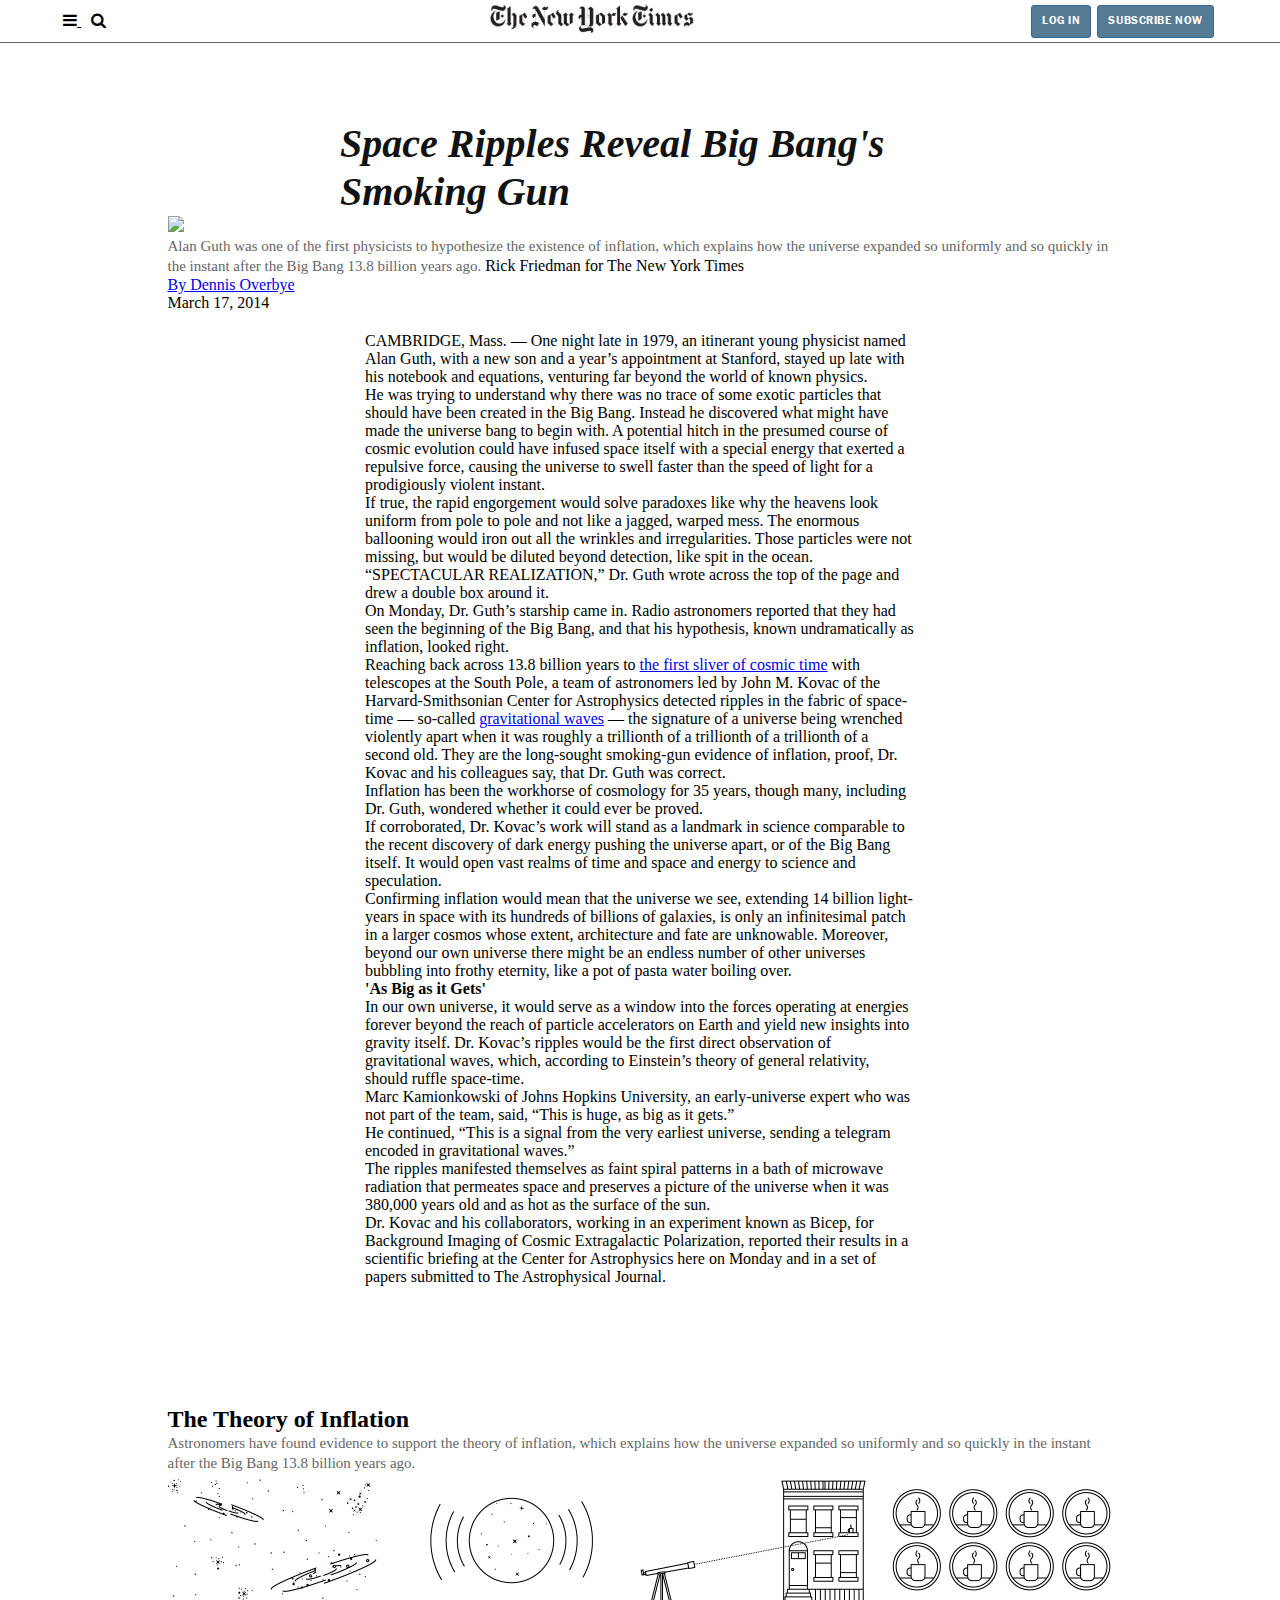
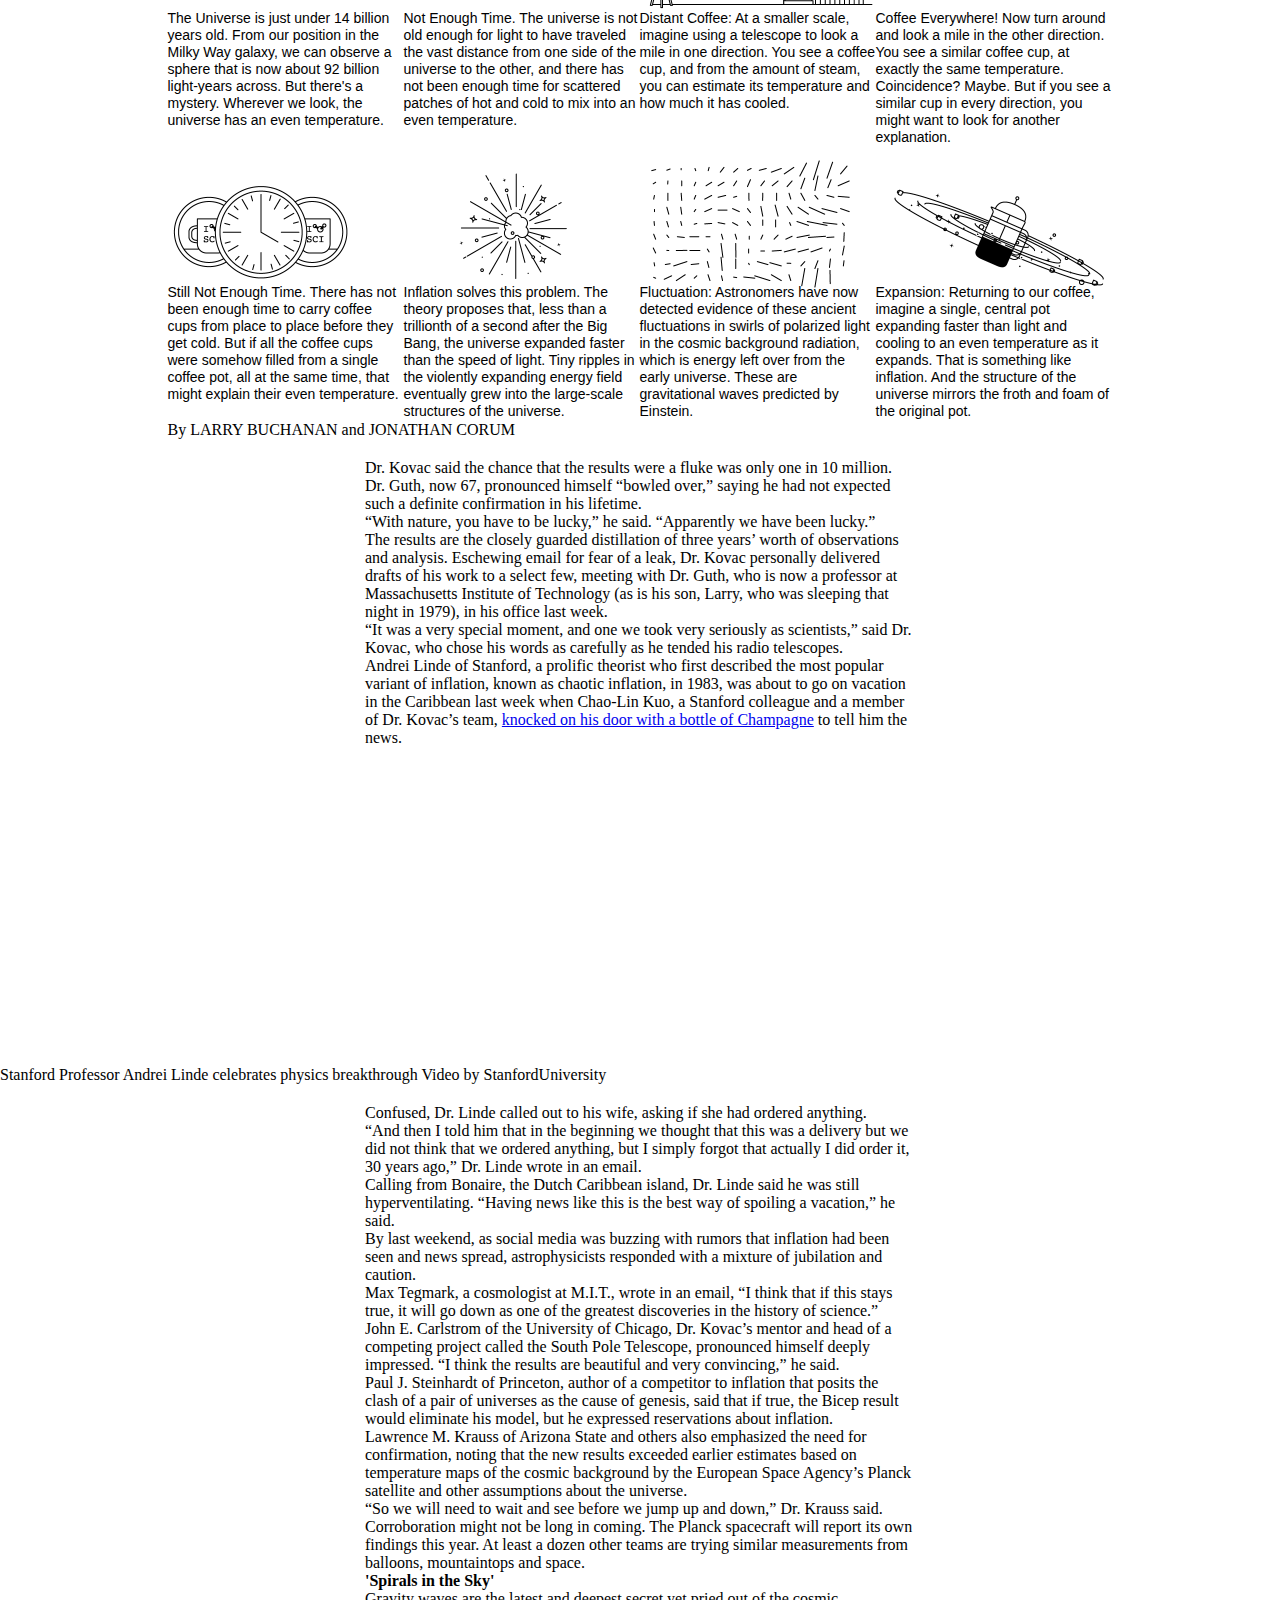
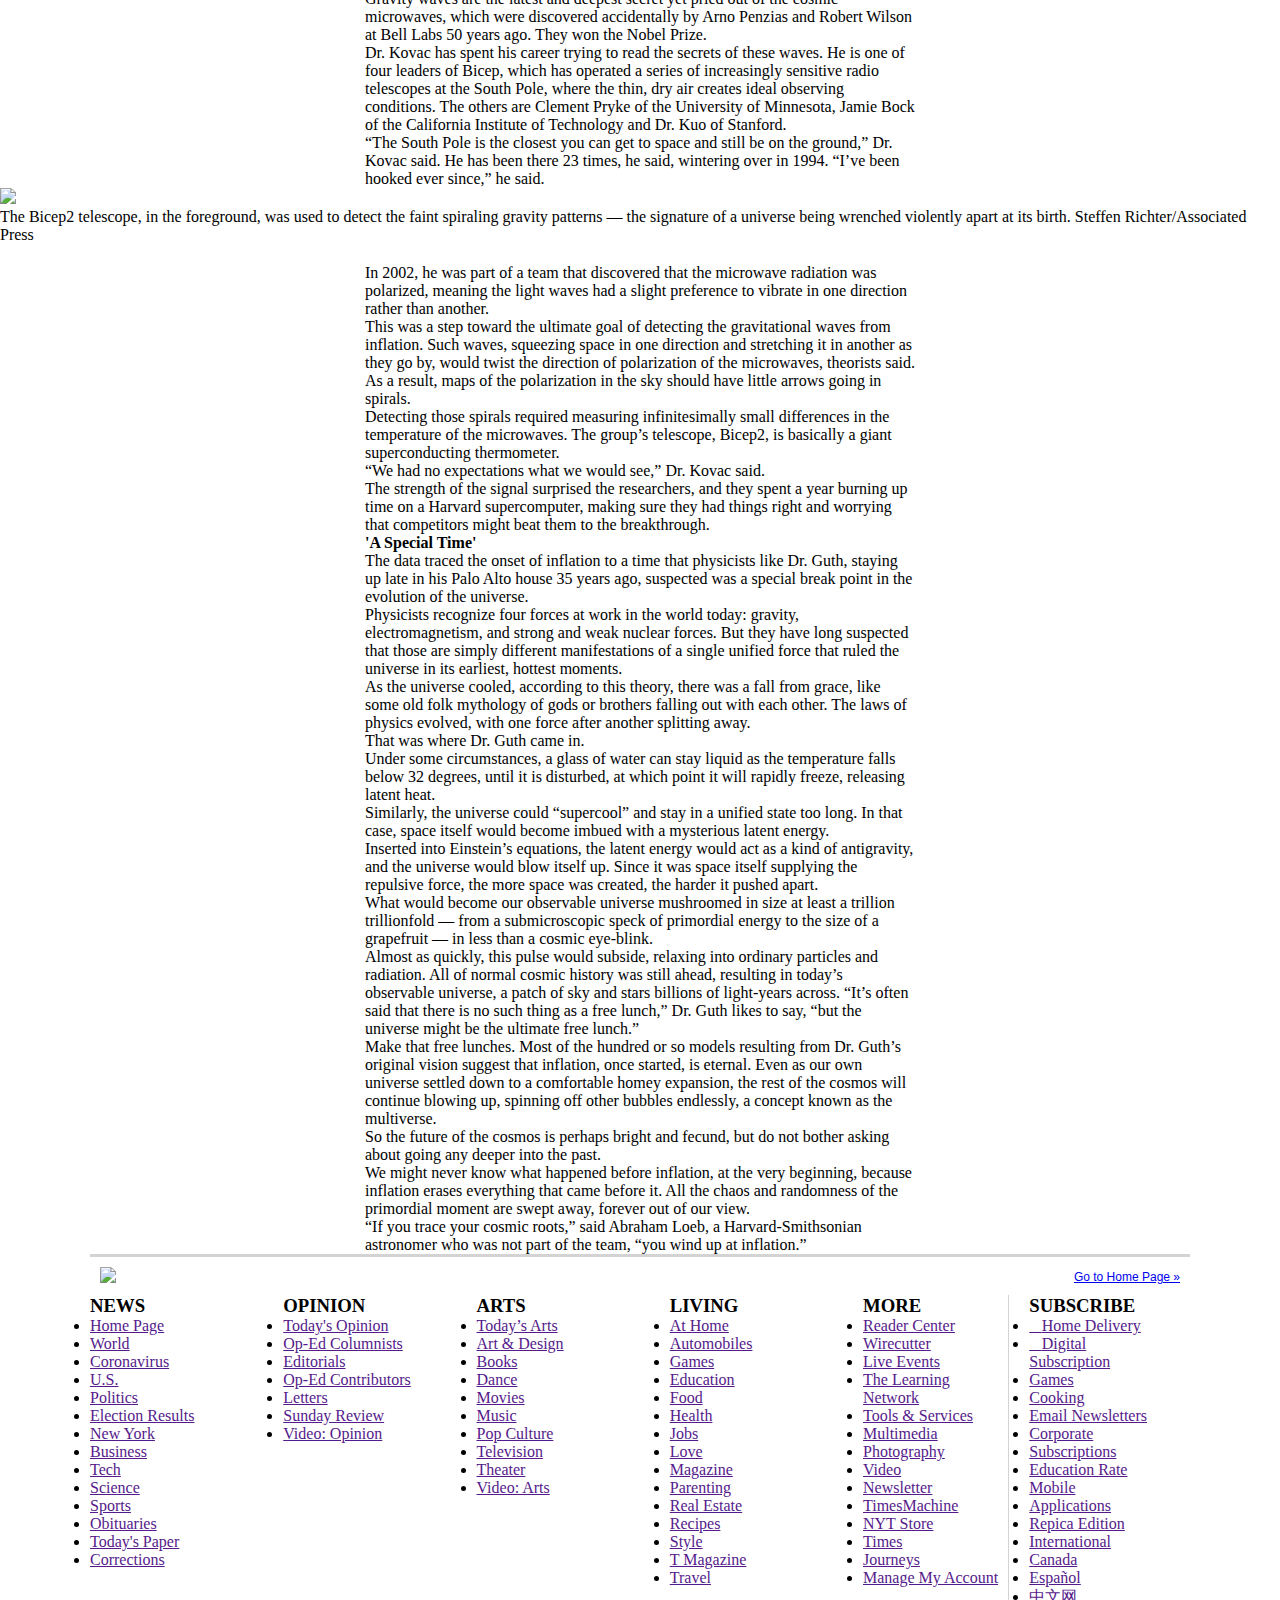
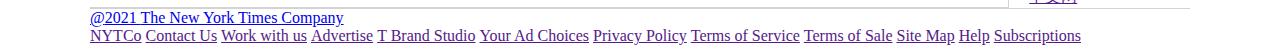
==== commit 957d83af: "Adjusted CSS for bottom links, subscribe options and footer" ====
--- a/article.html
+++ b/article.html
@@ -292,13 +292,13 @@
     <div class="footerNavContent">
       <header class="footerNavHeader">
         <img href="https://www.nytimes.com/" src="https://assets.stickpng.com/images/592fe3133919fe0ee3614d93.png"
-          class="left_items">
+          class="footerNavLogo">
         <div class="footerHomepage">
-          <a class="homepageLink" href="https://www.nytimes.com/">Go to Home Page</a>
+          <a class="homepageLink" href="https://www.nytimes.com/">Go to Home Page »</a>
         </div>
       </header>
       <div class="footerNavLinks">
-        <div class="linksGrid">
+        <div class="leftLinks">
           <ul>
             <h3>NEWS</h3>
             <li><a href="">Home Page</a></li>
@@ -427,5 +427,4 @@
     </nav>
   </footer>
 </body>
-
 </html>--- a/css/main.css
+++ b/css/main.css
@@ -132,3 +132,48 @@
   margin: 0 auto;
 }
 
+.footerNav,
+.bottomFooter {
+  width: 1100px;
+  margin: auto;
+  border-top: 1px solid #d3d3d3;
+}
+
+.footerNav .footerNavHeader {
+  border-top: 2px solid #d3d3d3;
+  padding: 10px;
+  display: grid;
+  grid-template-columns: auto auto;
+  justify-content: space-between;
+}
+
+.footerNavHeader .footerNavLogo {
+  width: 230px;
+}
+
+.footerHomepage .homepageLink {
+  font-family: Arial, Helvetica, sans-serif;
+  font-size: 0.75rem;
+}
+
+.footerNavLinks {
+  display: inline-flex;
+}
+
+.footerNavLinks .leftLinks {
+  border-bottom: 1px solid #d3d3d3;
+  display: grid;
+  grid-template-columns: repeat(5, 1fr);
+  column-gap: 3rem;
+}
+
+.footerNavLinks .subscribeSpam {
+  padding: 0 20px;
+  border-left: 1px solid #d3d3d3;
+}
+
+.bottomFooter .bottomFooterContent,
+.bottomFooter .bottomFooterContent ul,
+.bottomFooter .bottomFooterContent ul > li {
+  display: inline-block;
+}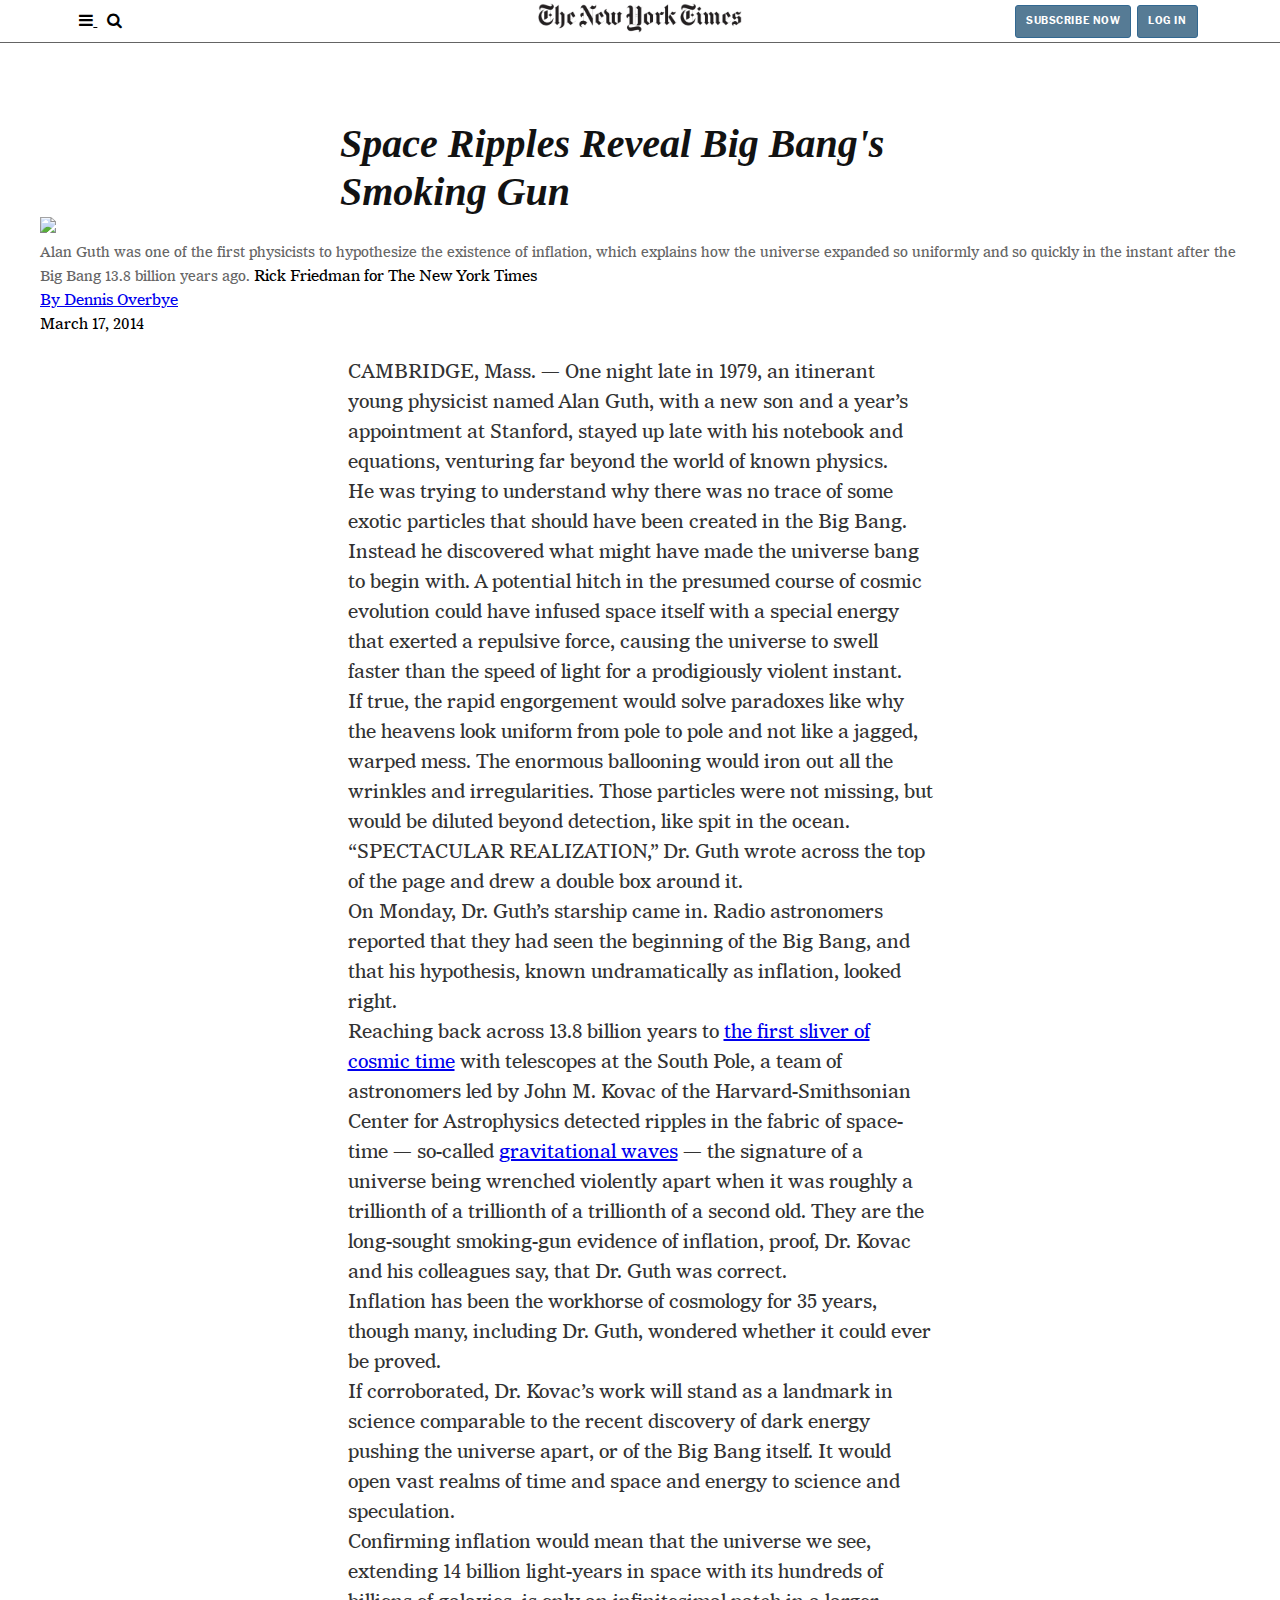
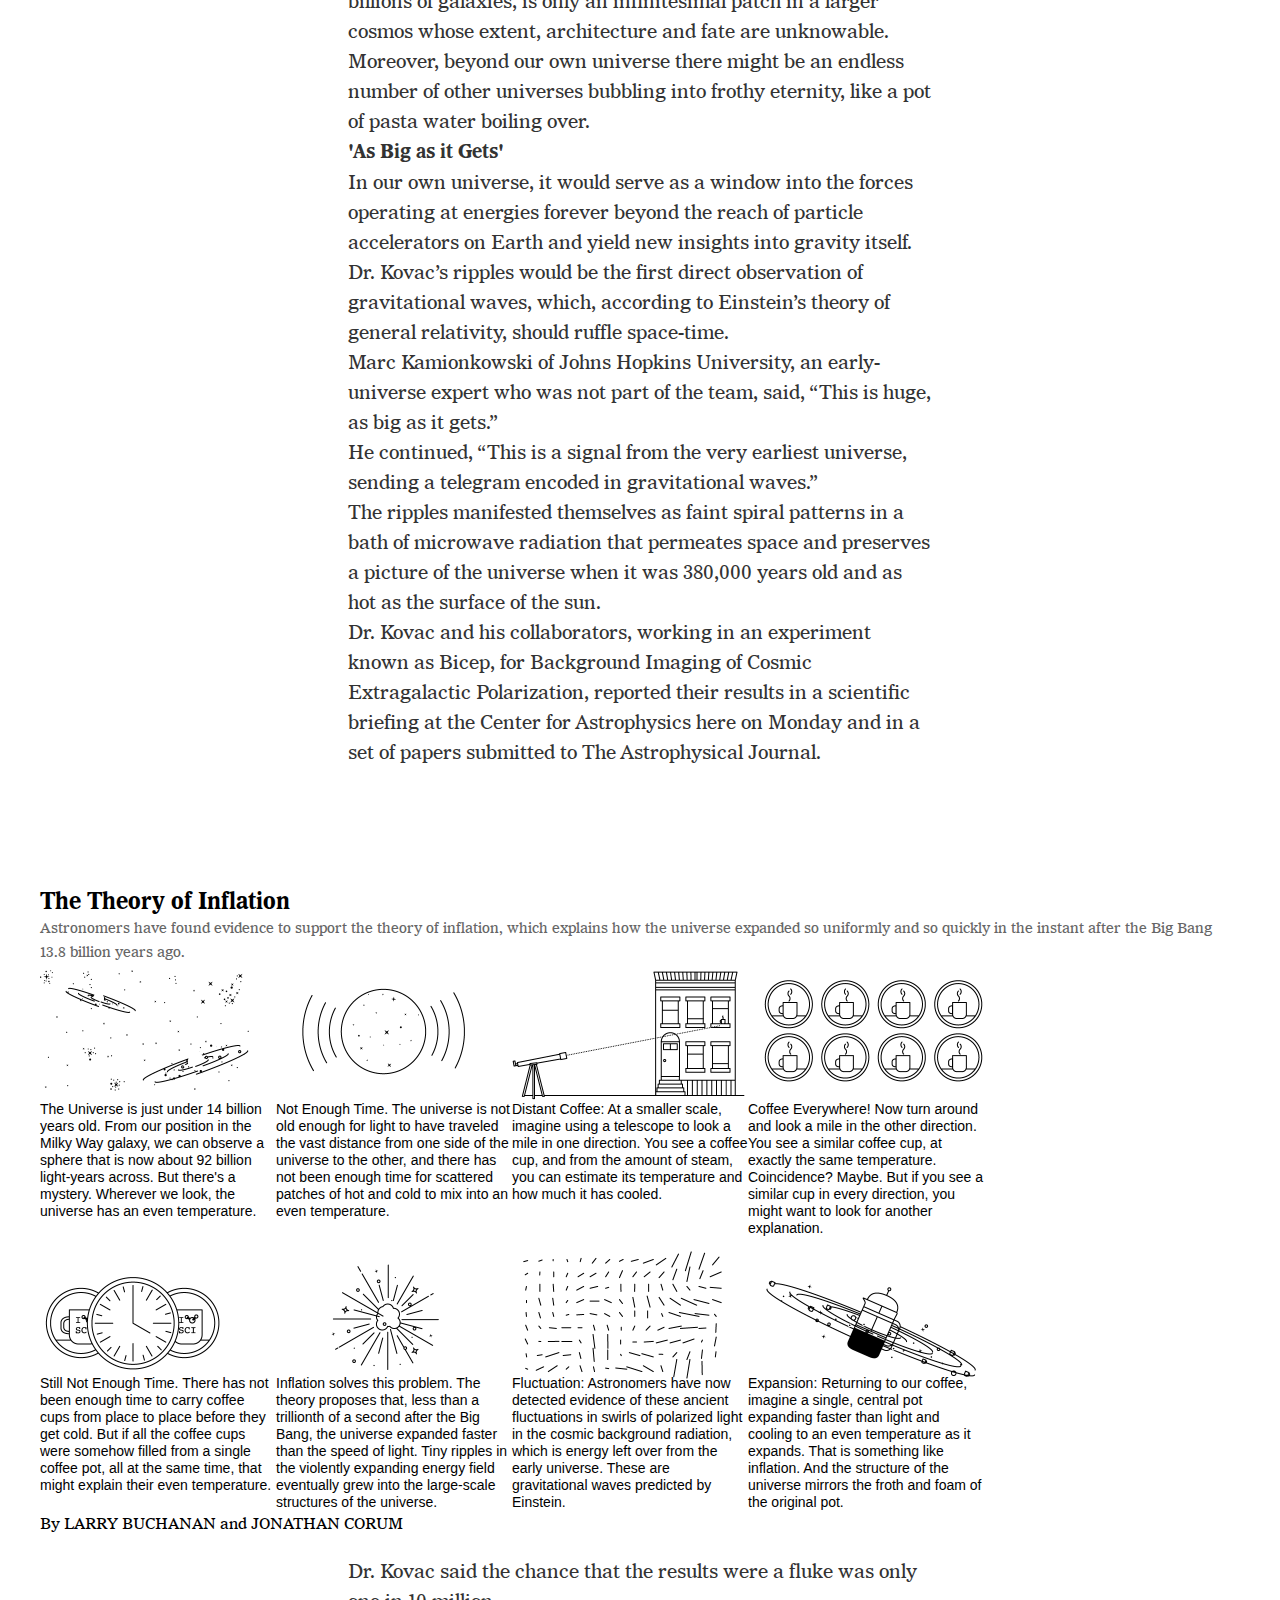
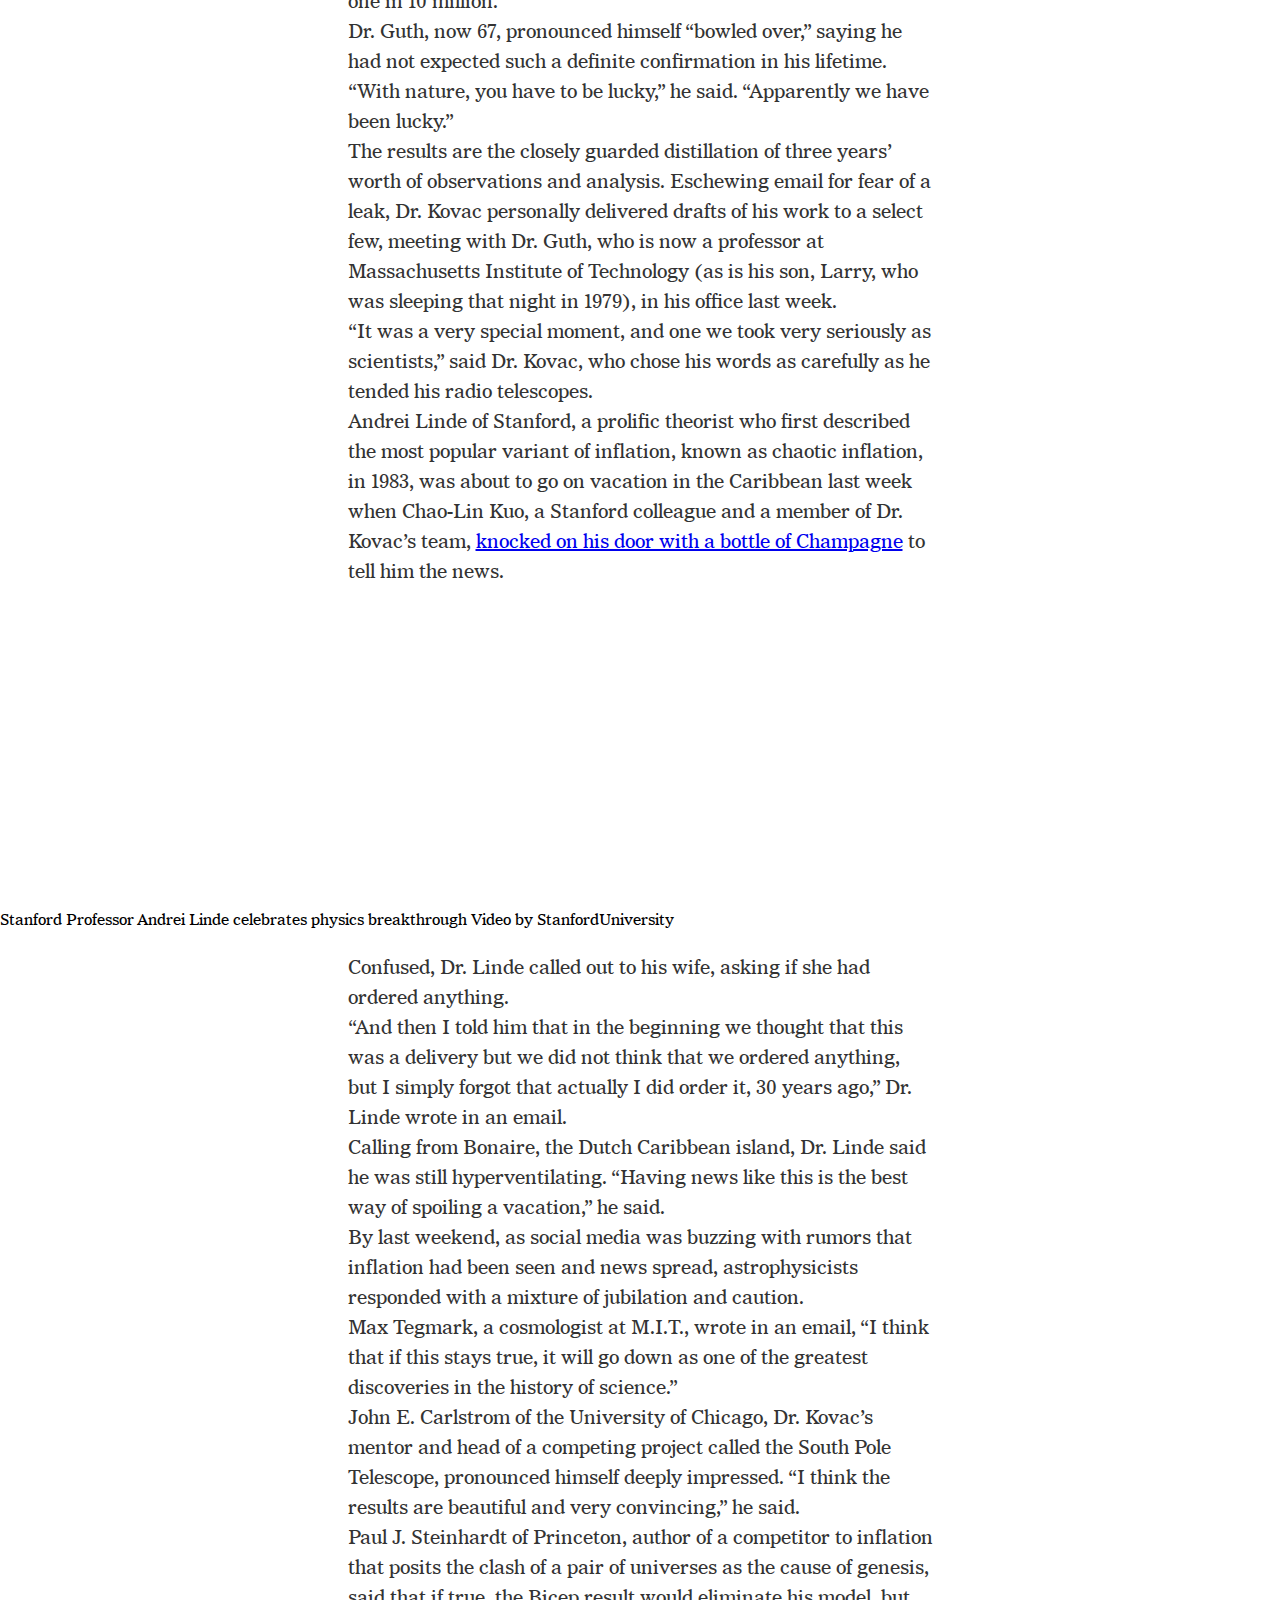
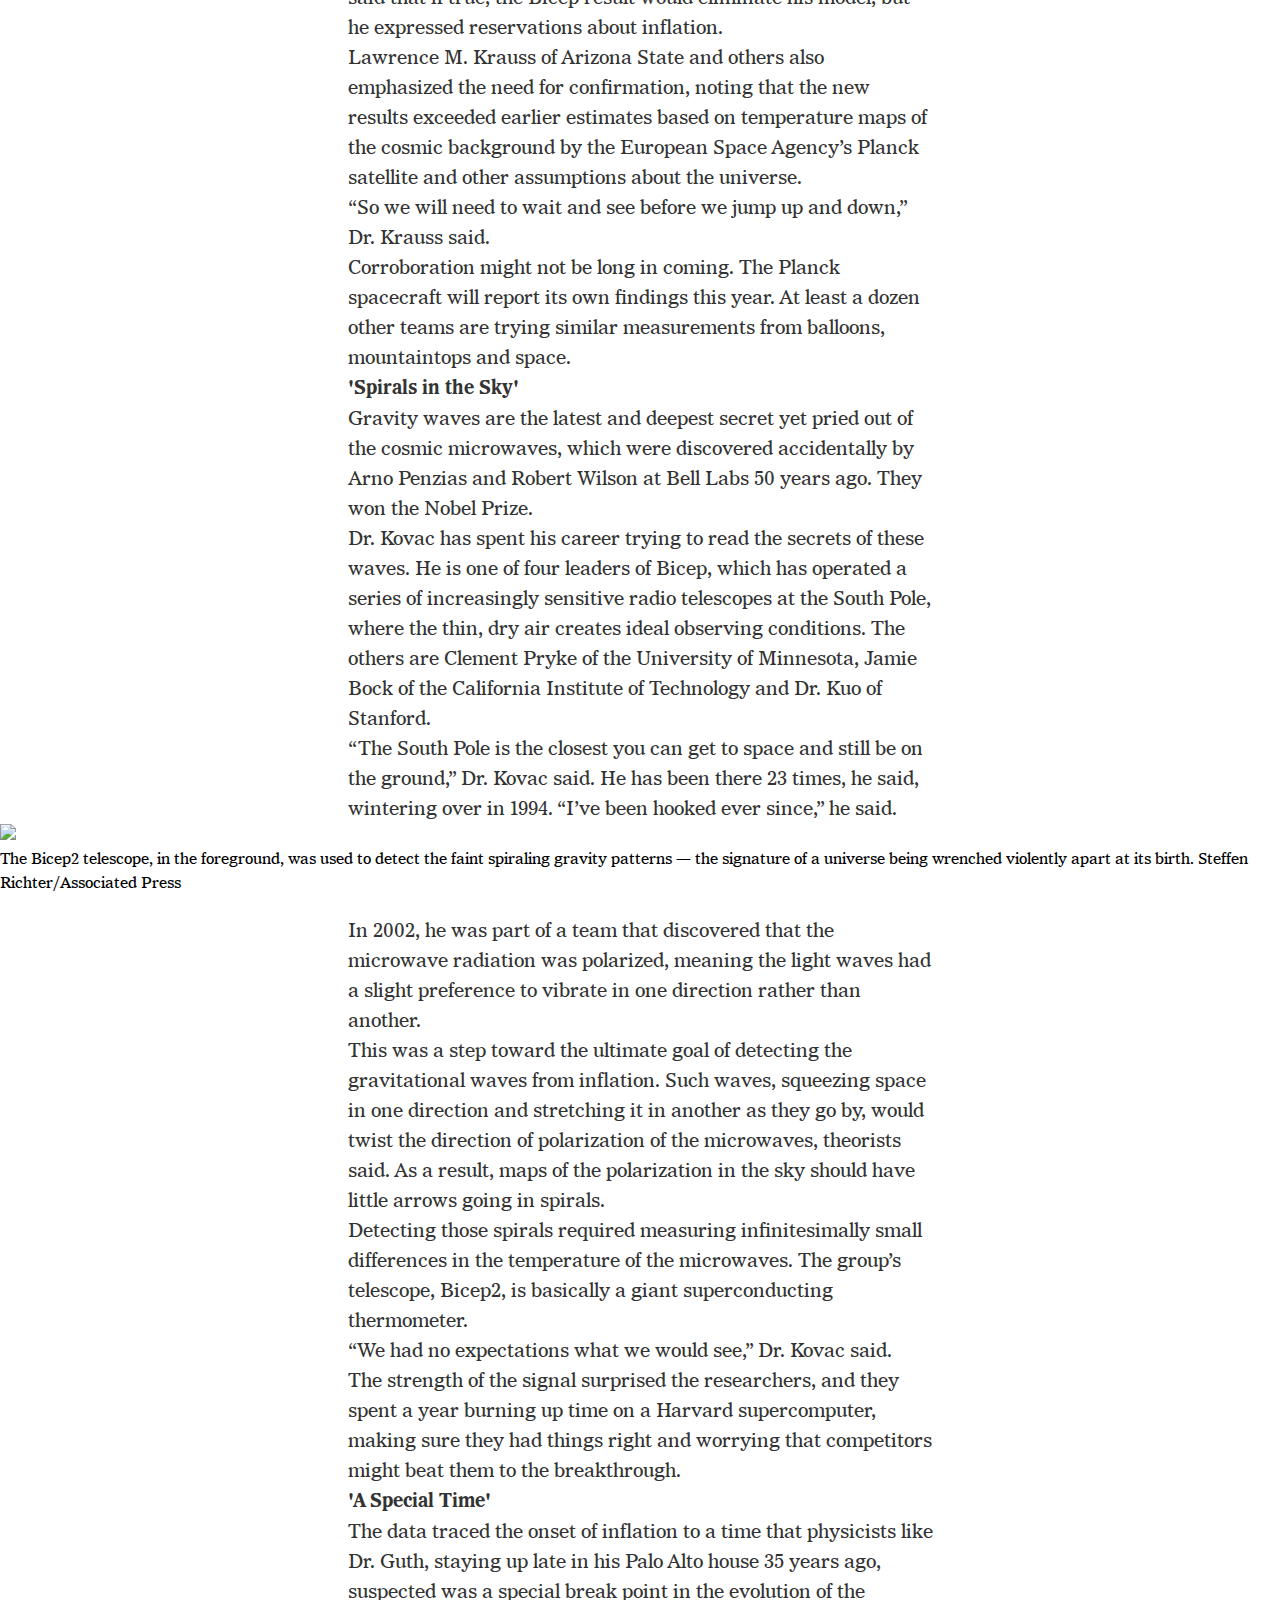
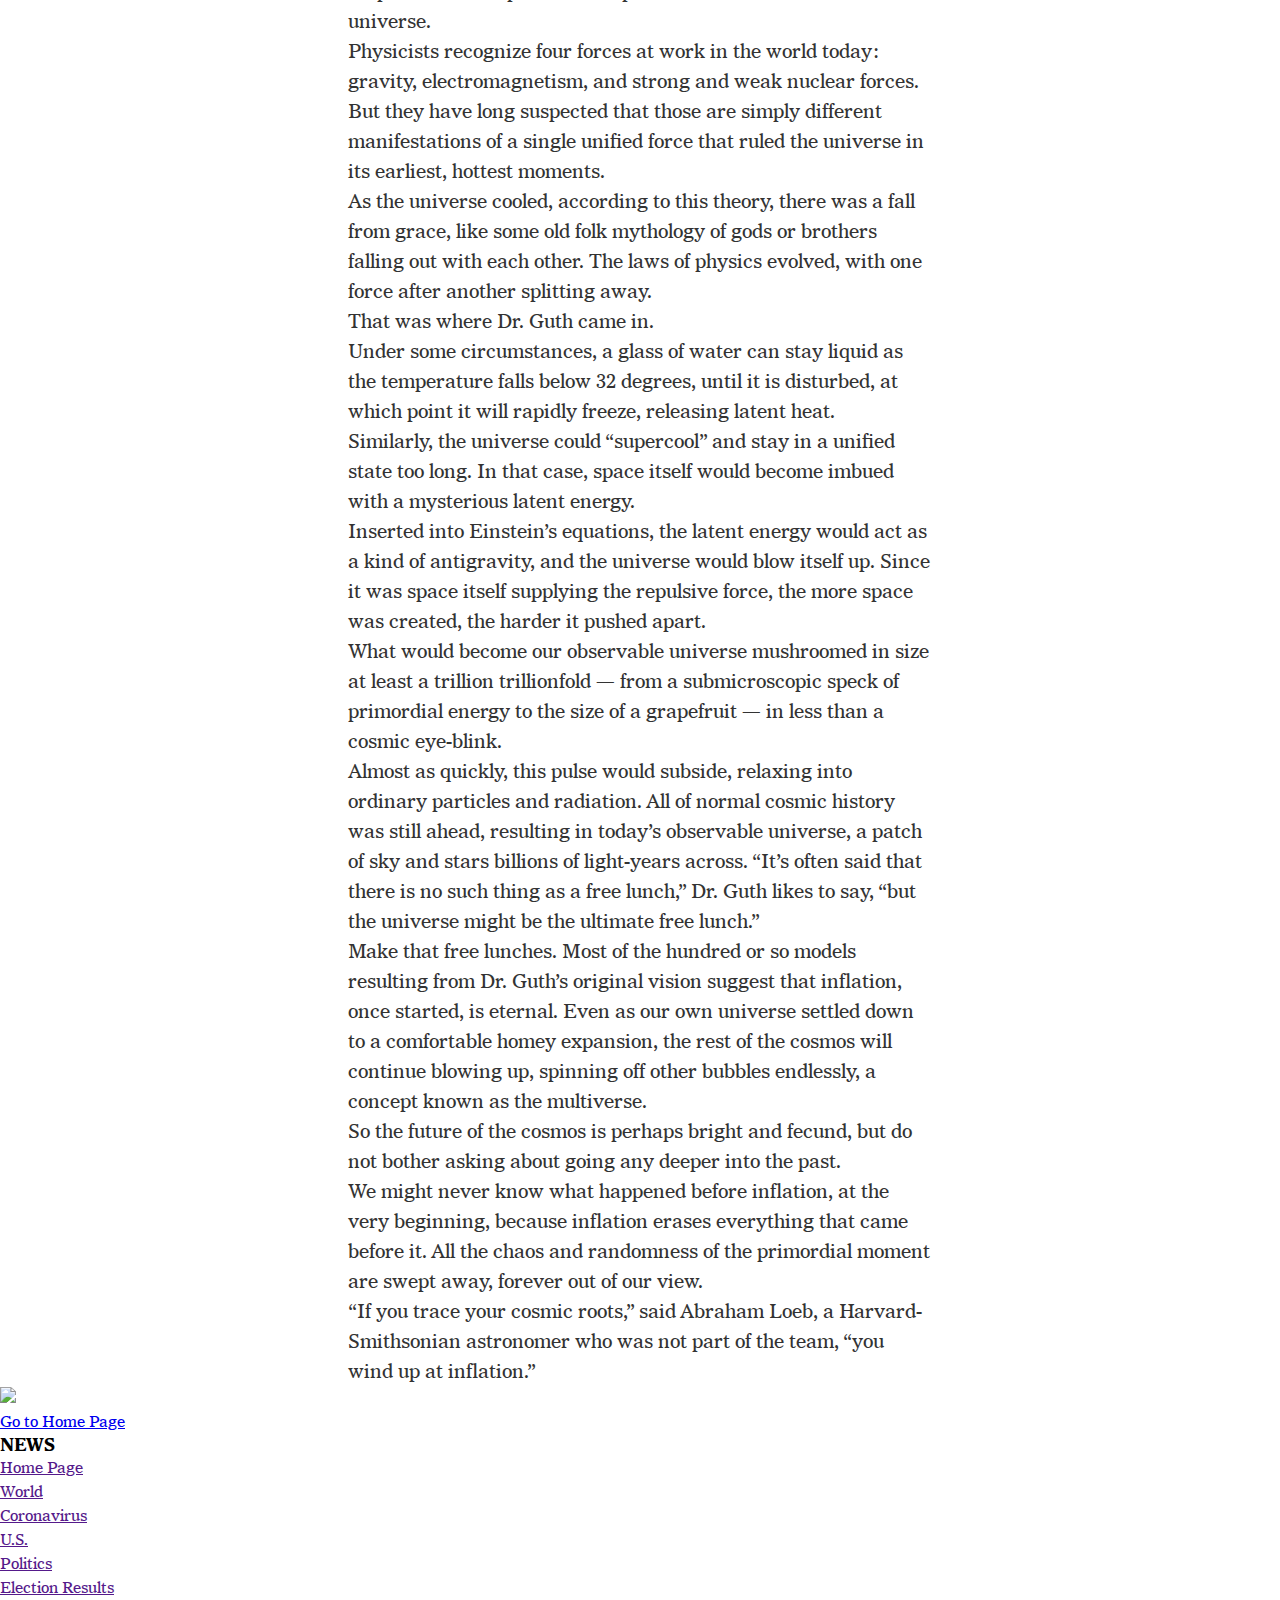
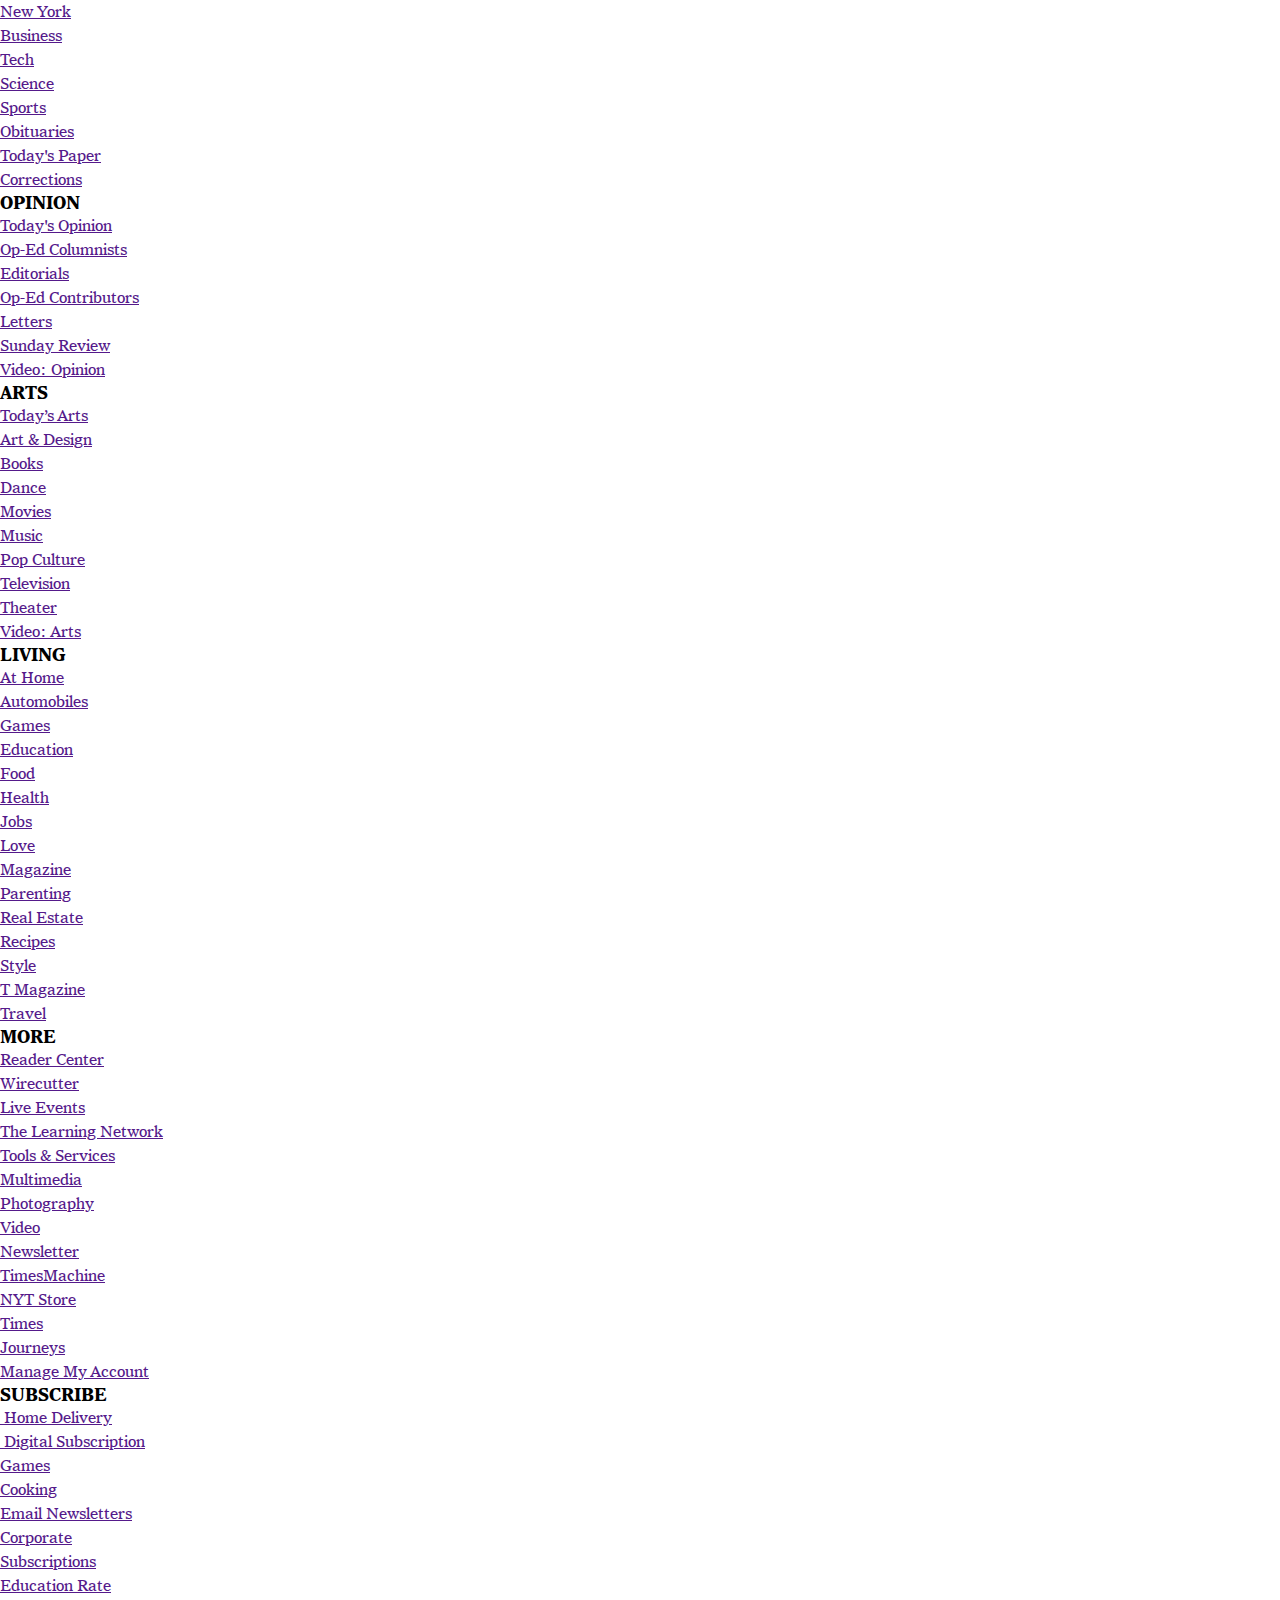
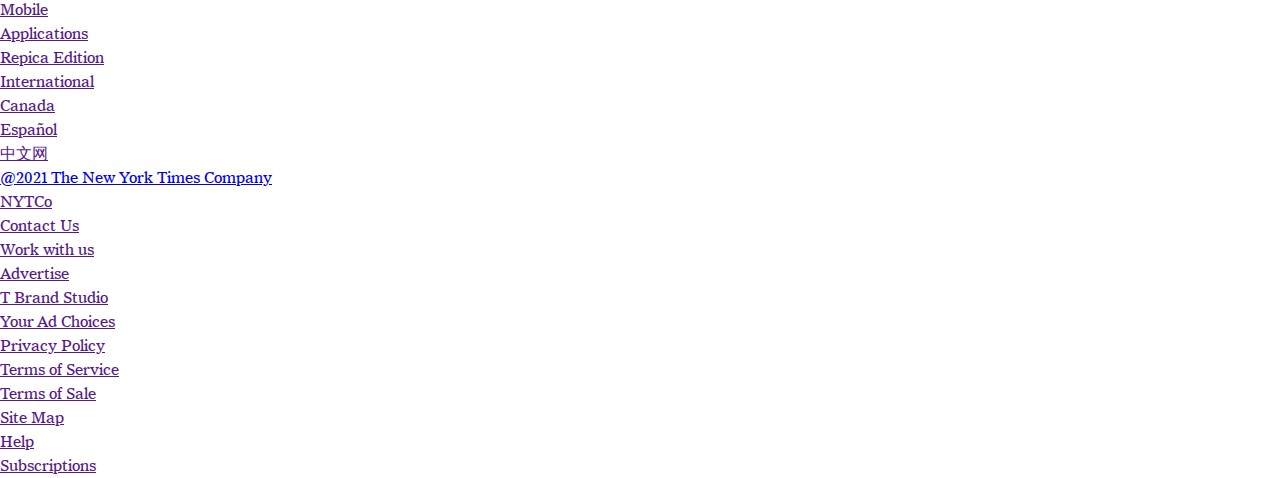
==== commit c1879a86: "Added social share CSS" ====
--- a/article.html
+++ b/article.html
@@ -27,8 +27,8 @@
         </a>
       </div>
       <div class="right_items">
+        <a class="nav_button" href="https://www.nytimes.com/subscription?campaignId=797YR">LOG IN</a>
         <a class="nav_button" href="https://www.nytimes.com/subscription?campaignId=797YR">SUBSCRIBE NOW</a>
-        <a class="nav_button" href="https://www.nytimes.com/subscription?campaignId=797YR">LOG IN</a>
       </div>
     </nav>
   </header>
@@ -104,7 +104,7 @@
           Imaging of Cosmic Extragalactic Polarization, reported their results in a scientific briefing at the Center
           for Astrophysics here on Monday and in a set of papers submitted to The Astrophysical Journal.</p>
       </div>
-      <div class="theoryImage image_center">
+      <div class="image_center">
         <h2>The Theory of Inflation</h2>
         <span class="caption">Astronomers have found evidence to support the theory of inflation, which explains how the
           universe expanded so uniformly and so quickly in the instant after the Big Bang 13.8 billion years ago.</span>
@@ -292,13 +292,13 @@
     <div class="footerNavContent">
       <header class="footerNavHeader">
         <img href="https://www.nytimes.com/" src="https://assets.stickpng.com/images/592fe3133919fe0ee3614d93.png"
-          class="footerNavLogo">
+          class="left_items">
         <div class="footerHomepage">
-          <a class="homepageLink" href="https://www.nytimes.com/">Go to Home Page »</a>
+          <a class="homepageLink" href="https://www.nytimes.com/">Go to Home Page</a>
         </div>
       </header>
       <div class="footerNavLinks">
-        <div class="leftLinks">
+        <div class="linksGrid">
           <ul>
             <h3>NEWS</h3>
             <li><a href="">Home Page</a></li>
@@ -427,4 +427,5 @@
     </nav>
   </footer>
 </body>
+
 </html>--- a/css/main.css
+++ b/css/main.css
@@ -62,7 +62,7 @@
 }
 
 .centered_items {
- width: 300px;
+ width: auto;
 }
 
 .centered_items img {
@@ -80,11 +80,11 @@
 
 .image_center {  
   margin: 120px auto 0 auto;
-  width: 945px;
+  max-width: 1200px;
 }
 
 .text_article {
-  width: 550px;
+  width: 585px;
   margin: 0 auto;
   margin-top: 20px;
 }
@@ -132,48 +132,15 @@
   margin: 0 auto;
 }
 
-.footerNav,
-.bottomFooter {
-  width: 1100px;
-  margin: auto;
-  border-top: 1px solid #d3d3d3;
+.text_article p {
+  font-family: 'imperial';
+  font-weight: 400;
+  font-size: 20px;
+  line-height: 30px;
+  color: #333333;
 }
 
-.footerNav .footerNavHeader {
-  border-top: 2px solid #d3d3d3;
-  padding: 10px;
-  display: grid;
-  grid-template-columns: auto auto;
-  justify-content: space-between;
+.social-share {
+  width: 600px;
+  margin: 25px auto 0 auto;
 }
-
-.footerNavHeader .footerNavLogo {
-  width: 230px;
-}
-
-.footerHomepage .homepageLink {
-  font-family: Arial, Helvetica, sans-serif;
-  font-size: 0.75rem;
-}
-
-.footerNavLinks {
-  display: inline-flex;
-}
-
-.footerNavLinks .leftLinks {
-  border-bottom: 1px solid #d3d3d3;
-  display: grid;
-  grid-template-columns: repeat(5, 1fr);
-  column-gap: 3rem;
-}
-
-.footerNavLinks .subscribeSpam {
-  padding: 0 20px;
-  border-left: 1px solid #d3d3d3;
-}
-
-.bottomFooter .bottomFooterContent,
-.bottomFooter .bottomFooterContent ul,
-.bottomFooter .bottomFooterContent ul > li {
-  display: inline-block;
-}--- a/css/fonts.css
+++ b/css/fonts.css
@@ -55,21 +55,21 @@
 
 @font-face {
   font-family: 'iperial';
-  src: url('/fonts/franklin/imperial-italic-400.woff2');
+  src: url('/fonts/imperial/imperial-italic-400.woff2');
   font-style: italic;
   font-weight: 400;
 }
 
 @font-face {
   font-family: 'imperial';
-  src: url('/fonts/franklin/imperial-normal-400.woff2');
+  src: url('/fonts/imperial/imperial-normal-400.woff2');
   font-style: normal;
   font-weight: 400;
 }
 
 @font-face {
   font-family: 'imperial';
-  src: url('/fonts/franklin/imperial-normal-700.woff2');
+  src: url('/fonts/imperial/imperial-normal-700.woff2');
   font-style: normal;
   font-weight: 700;
 }
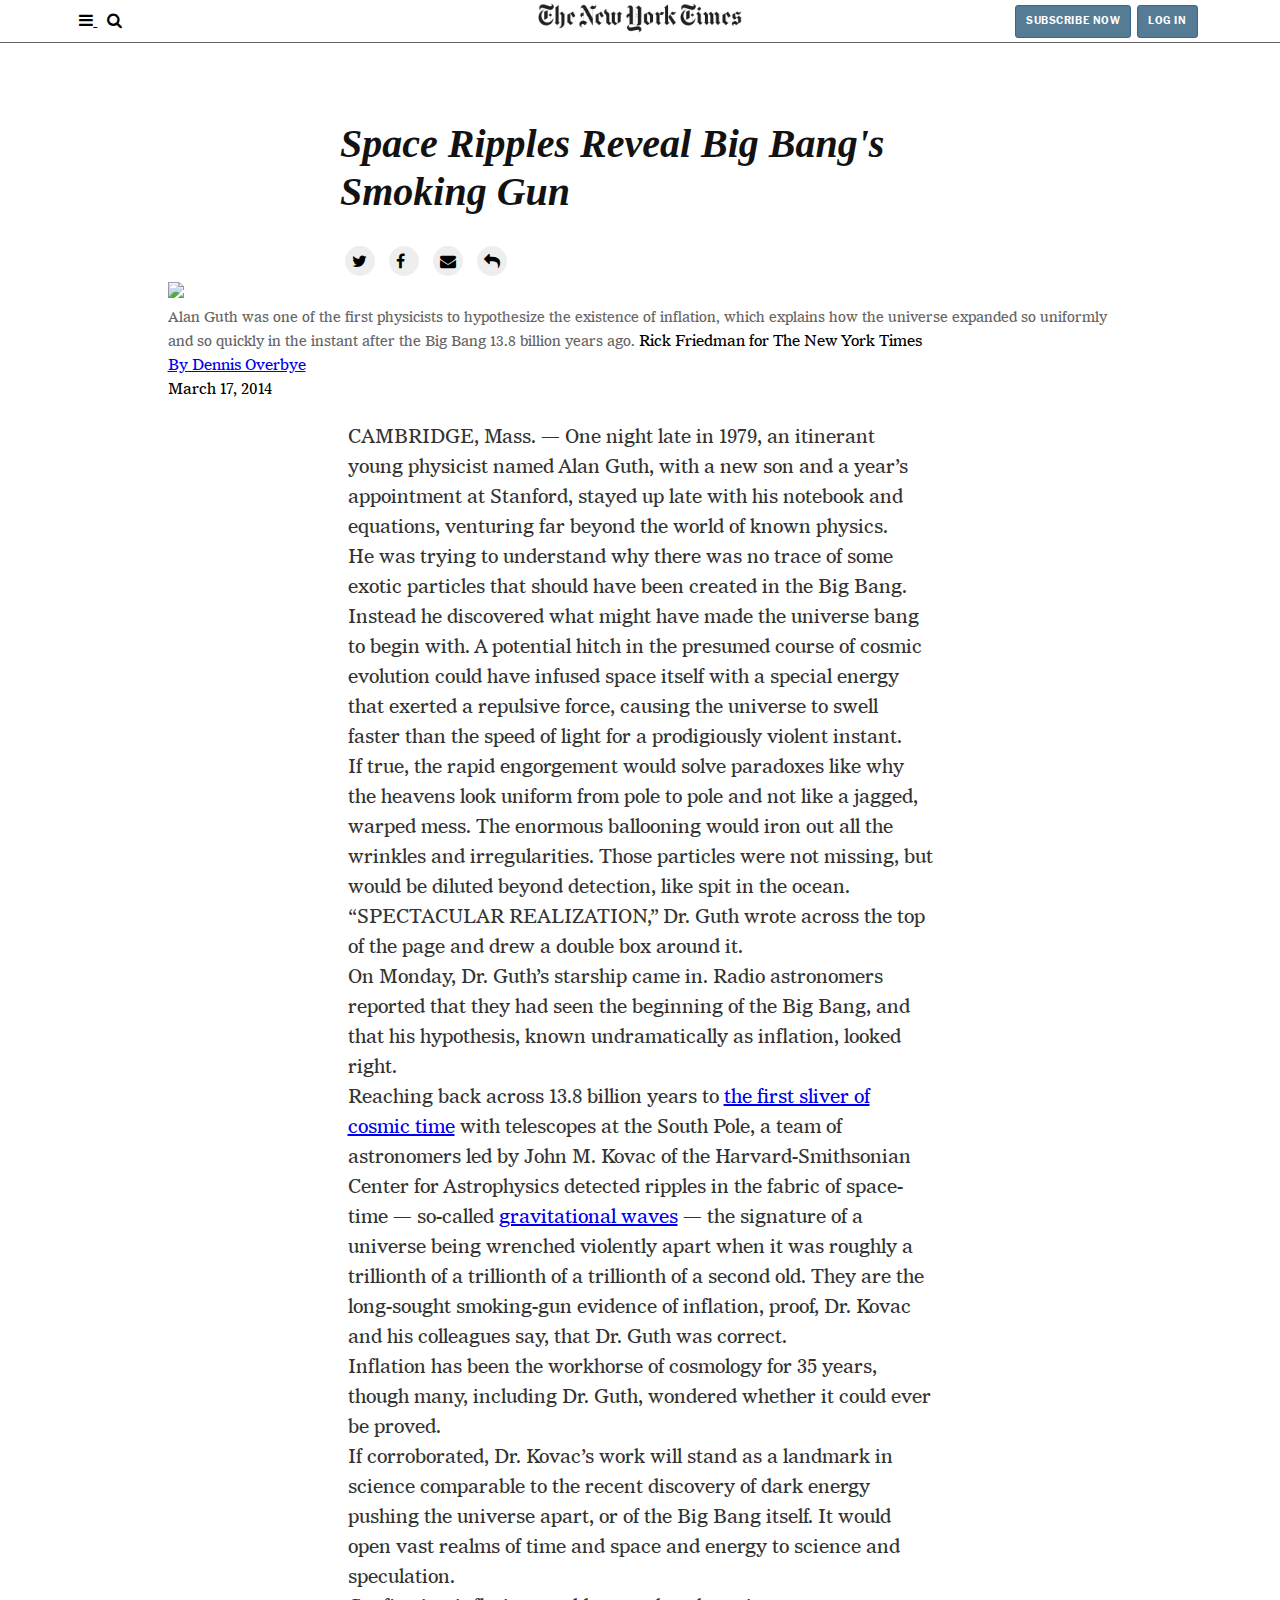
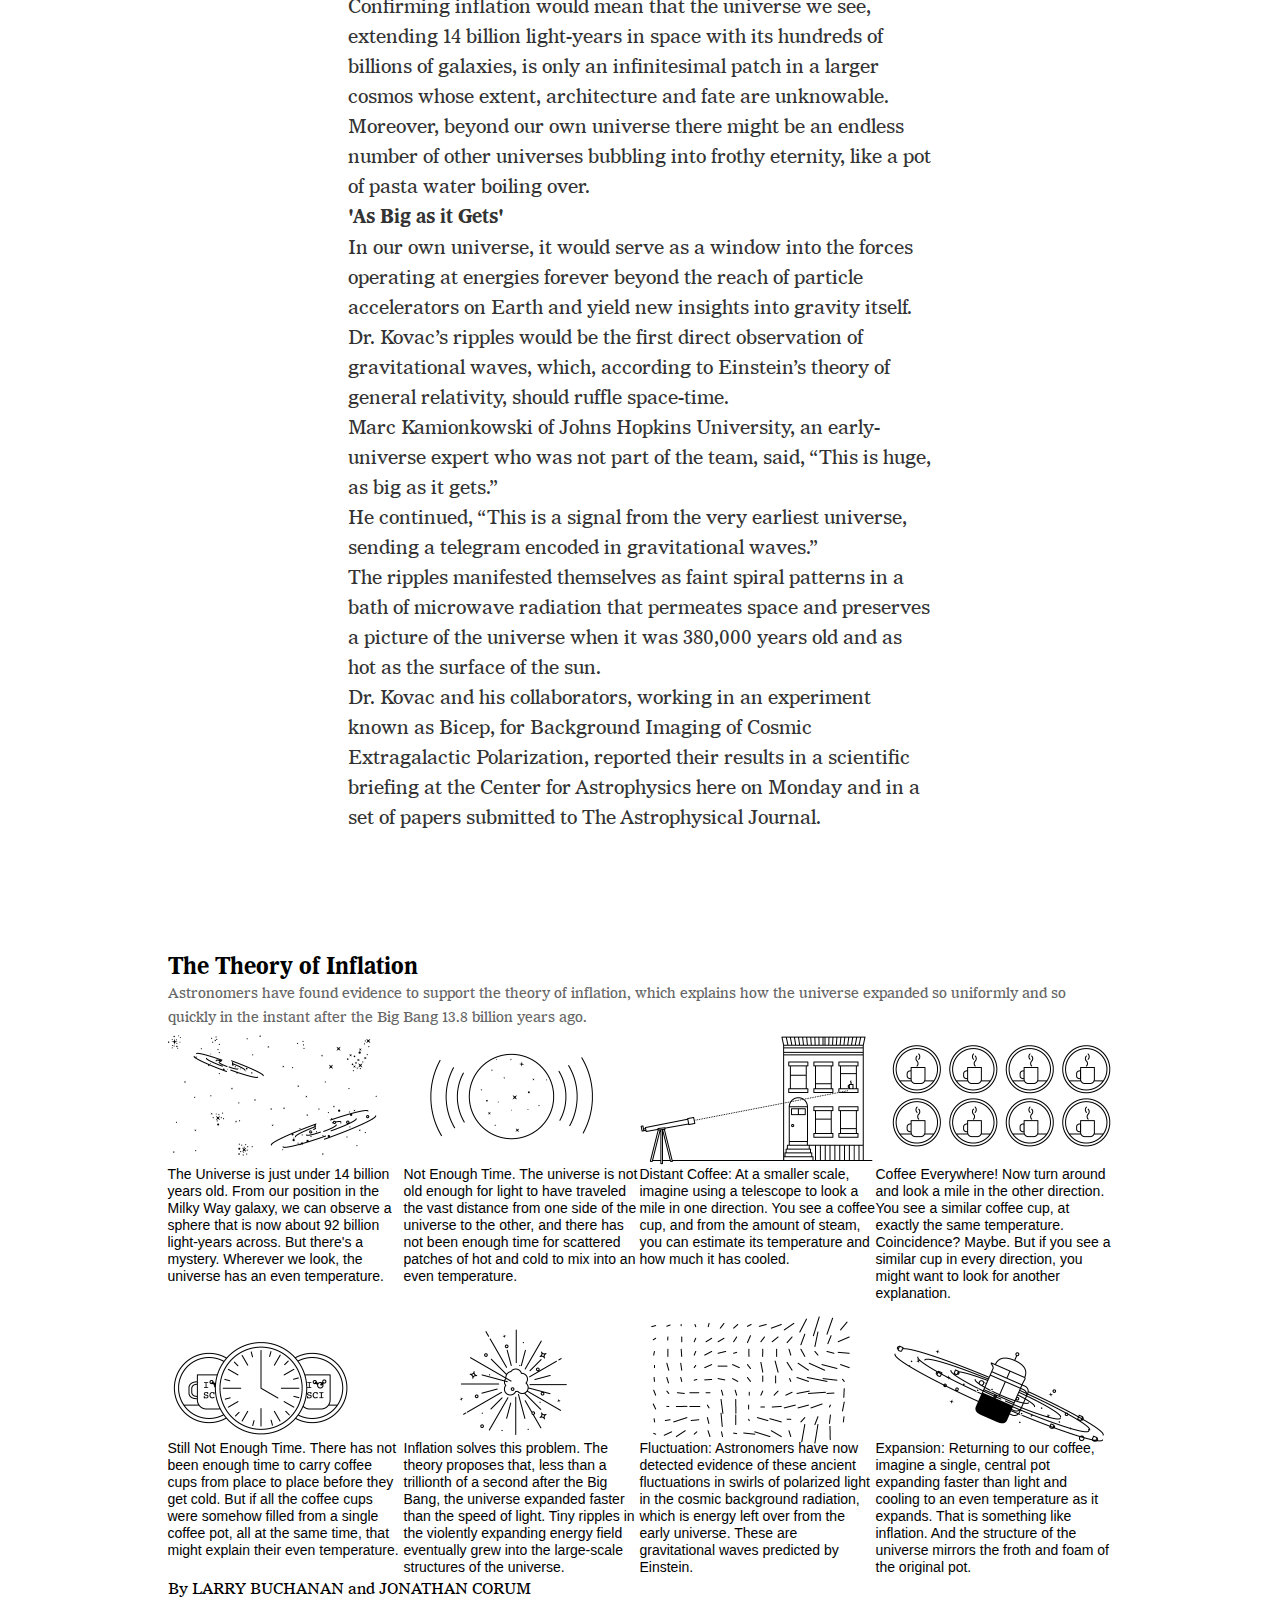
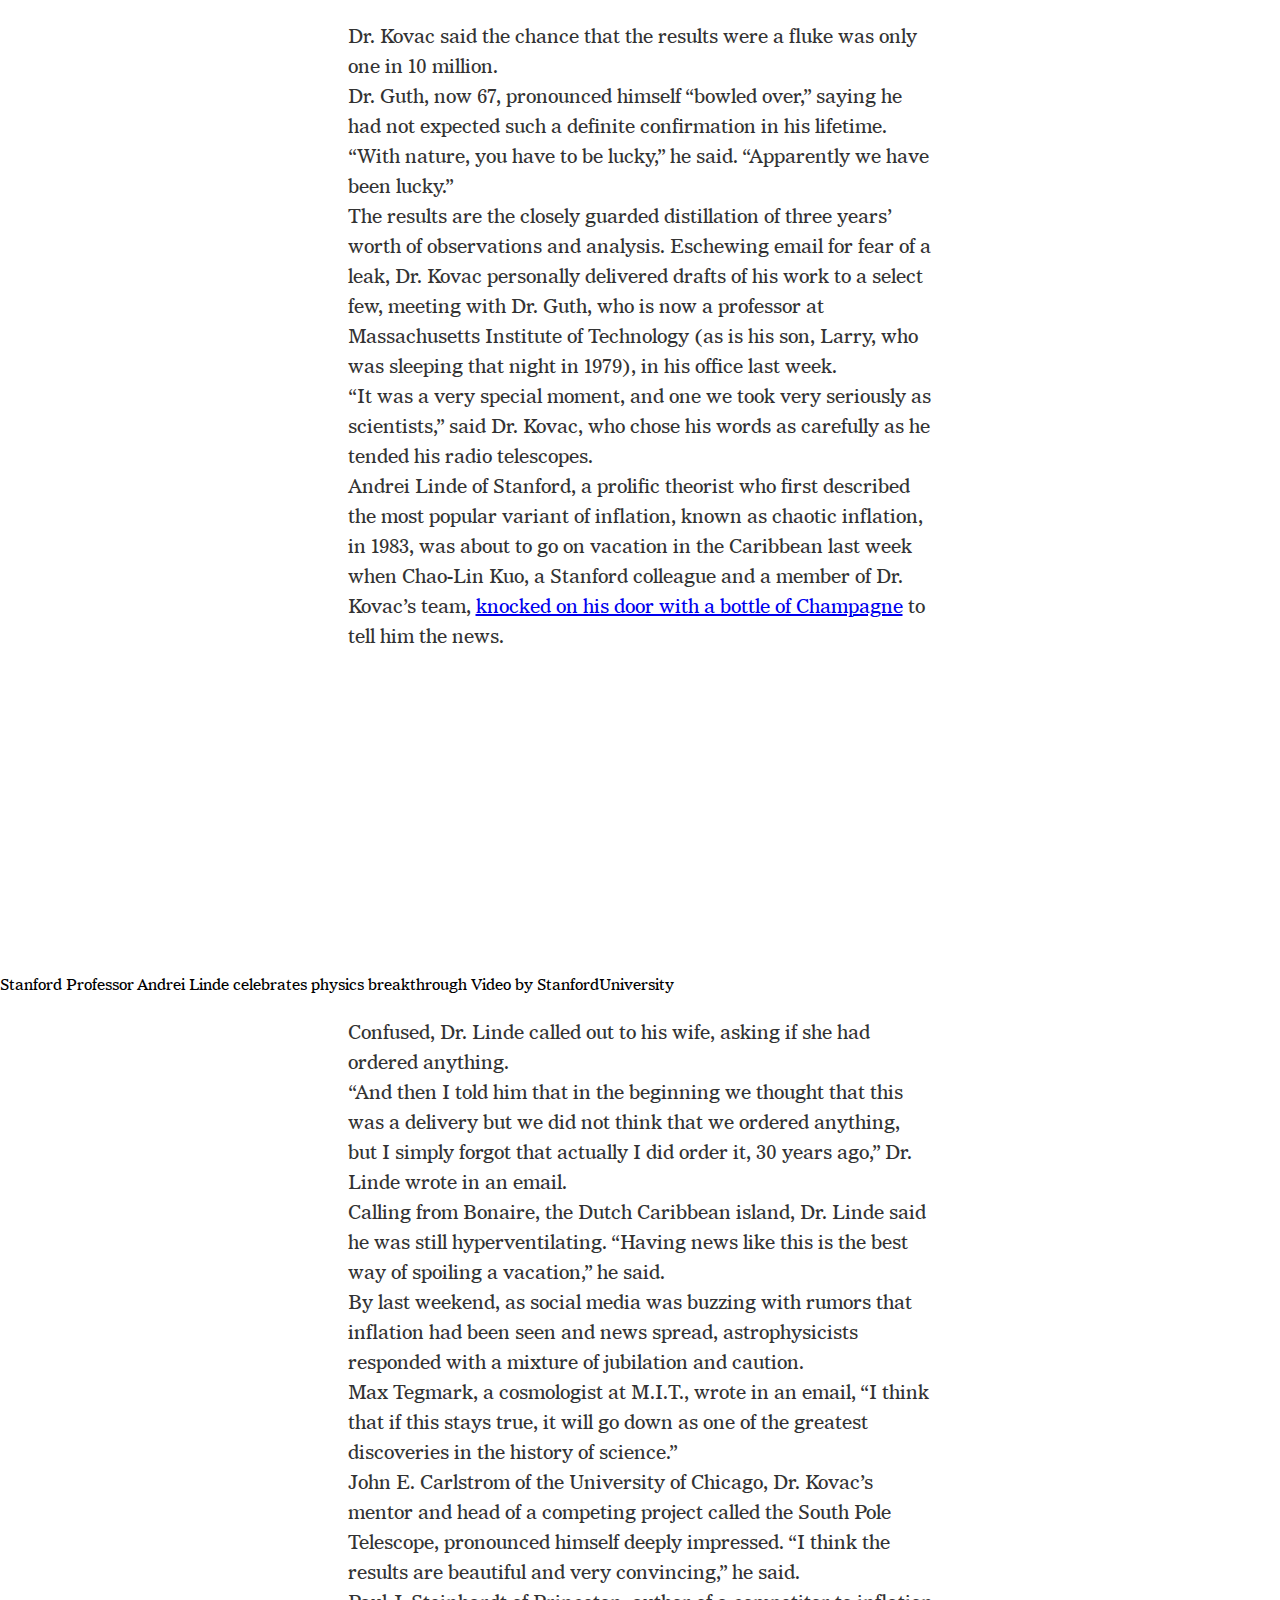
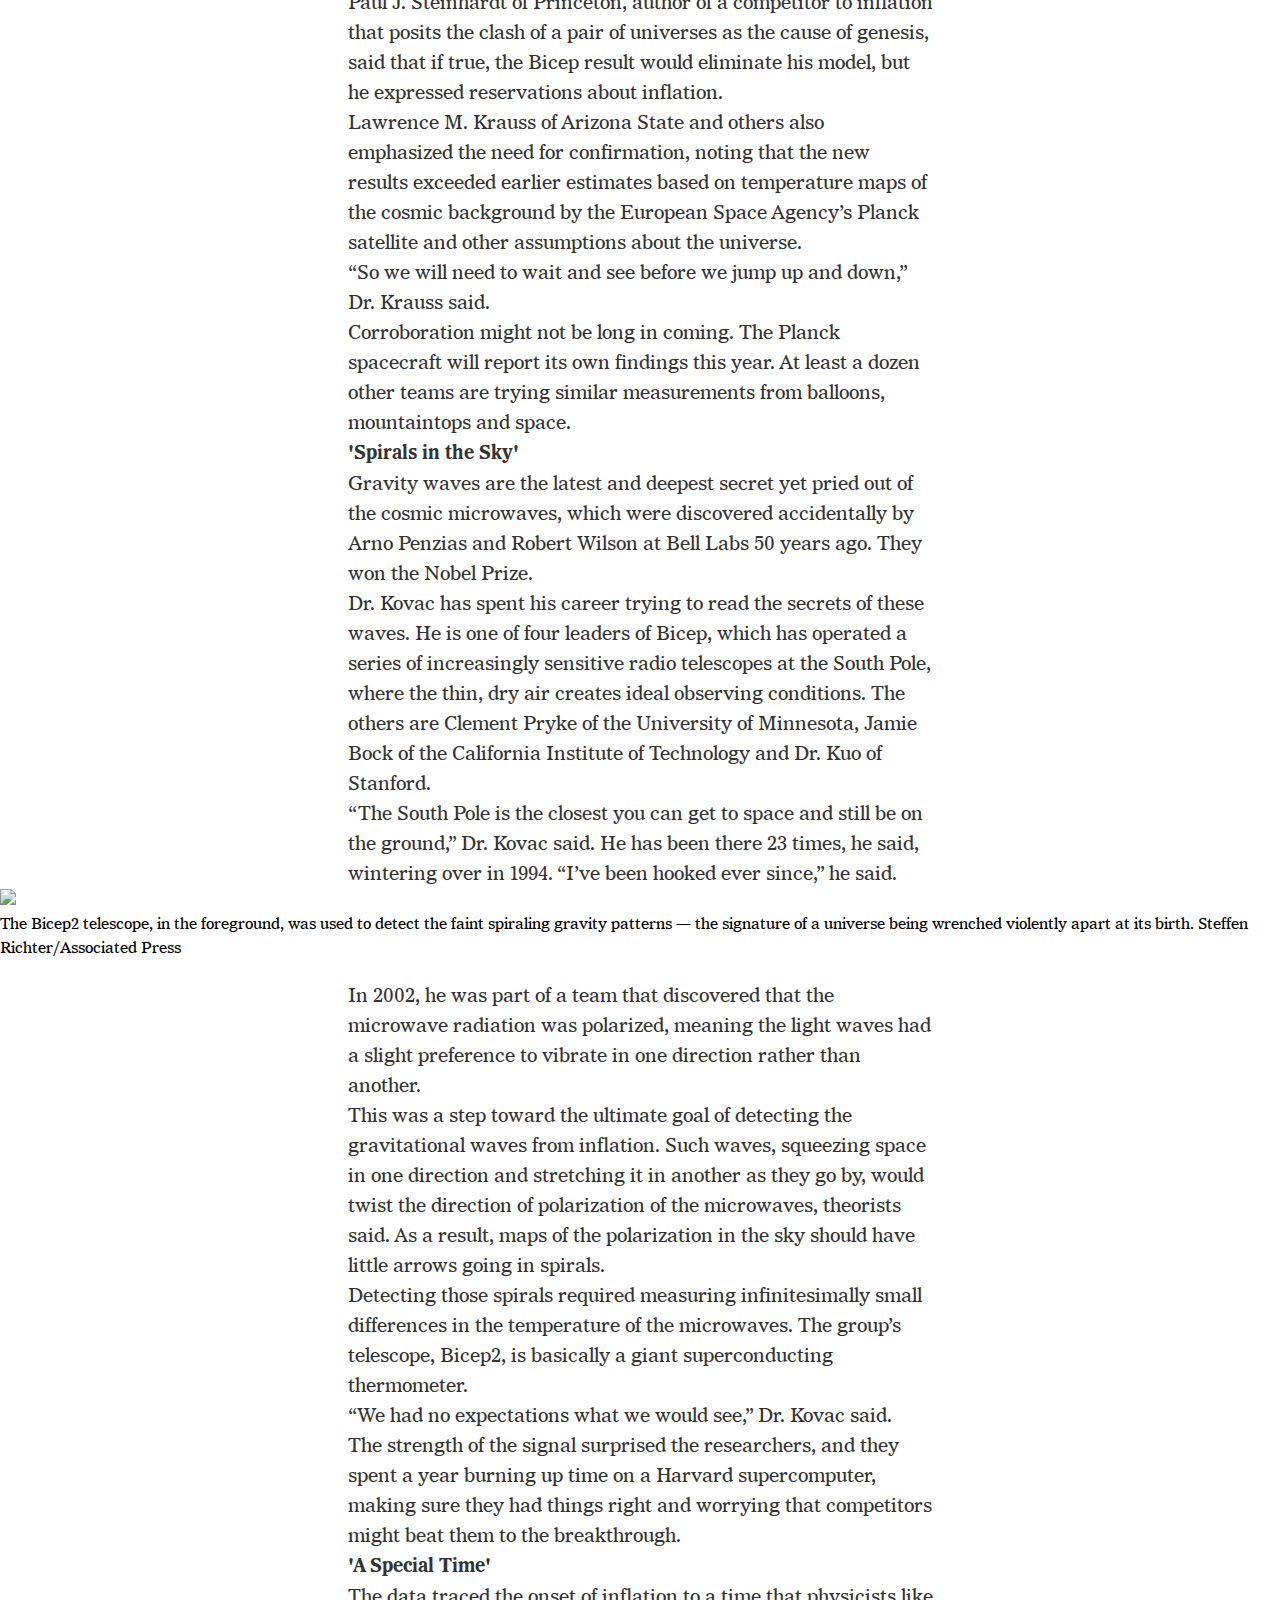
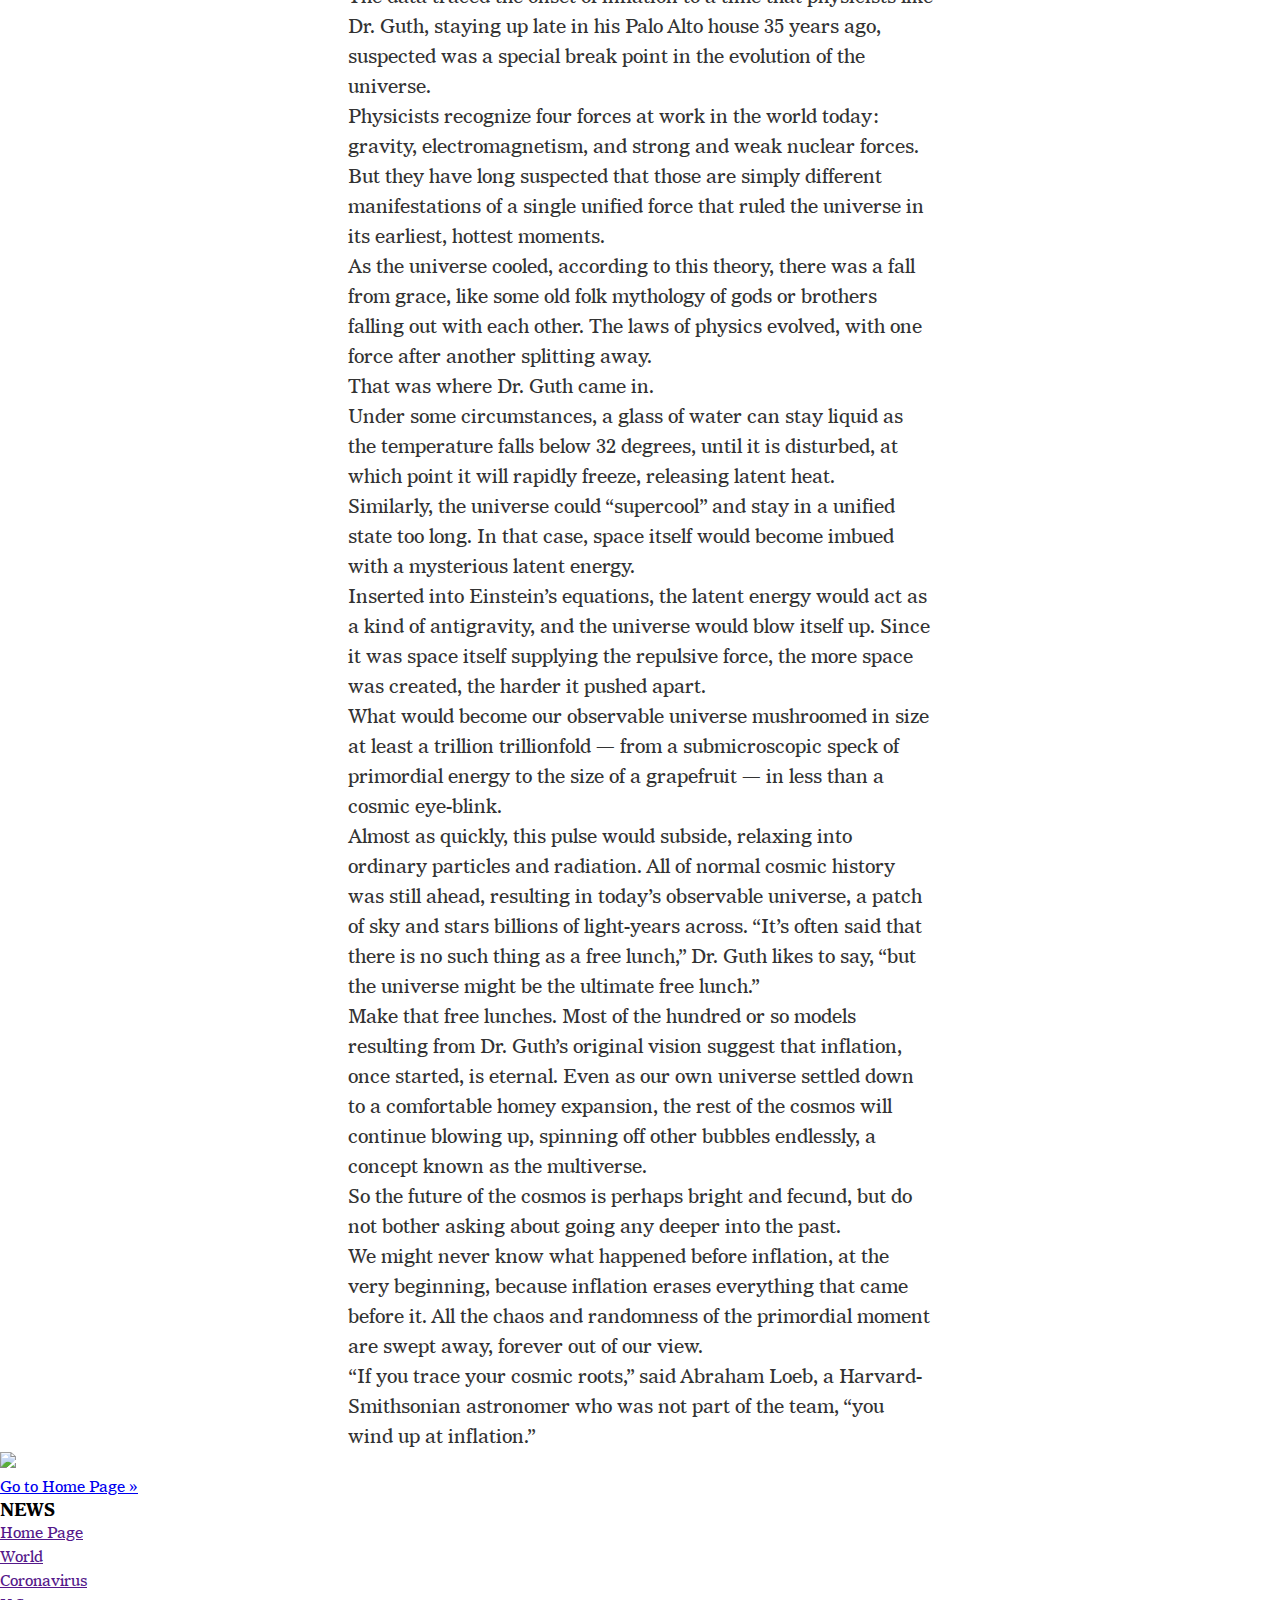
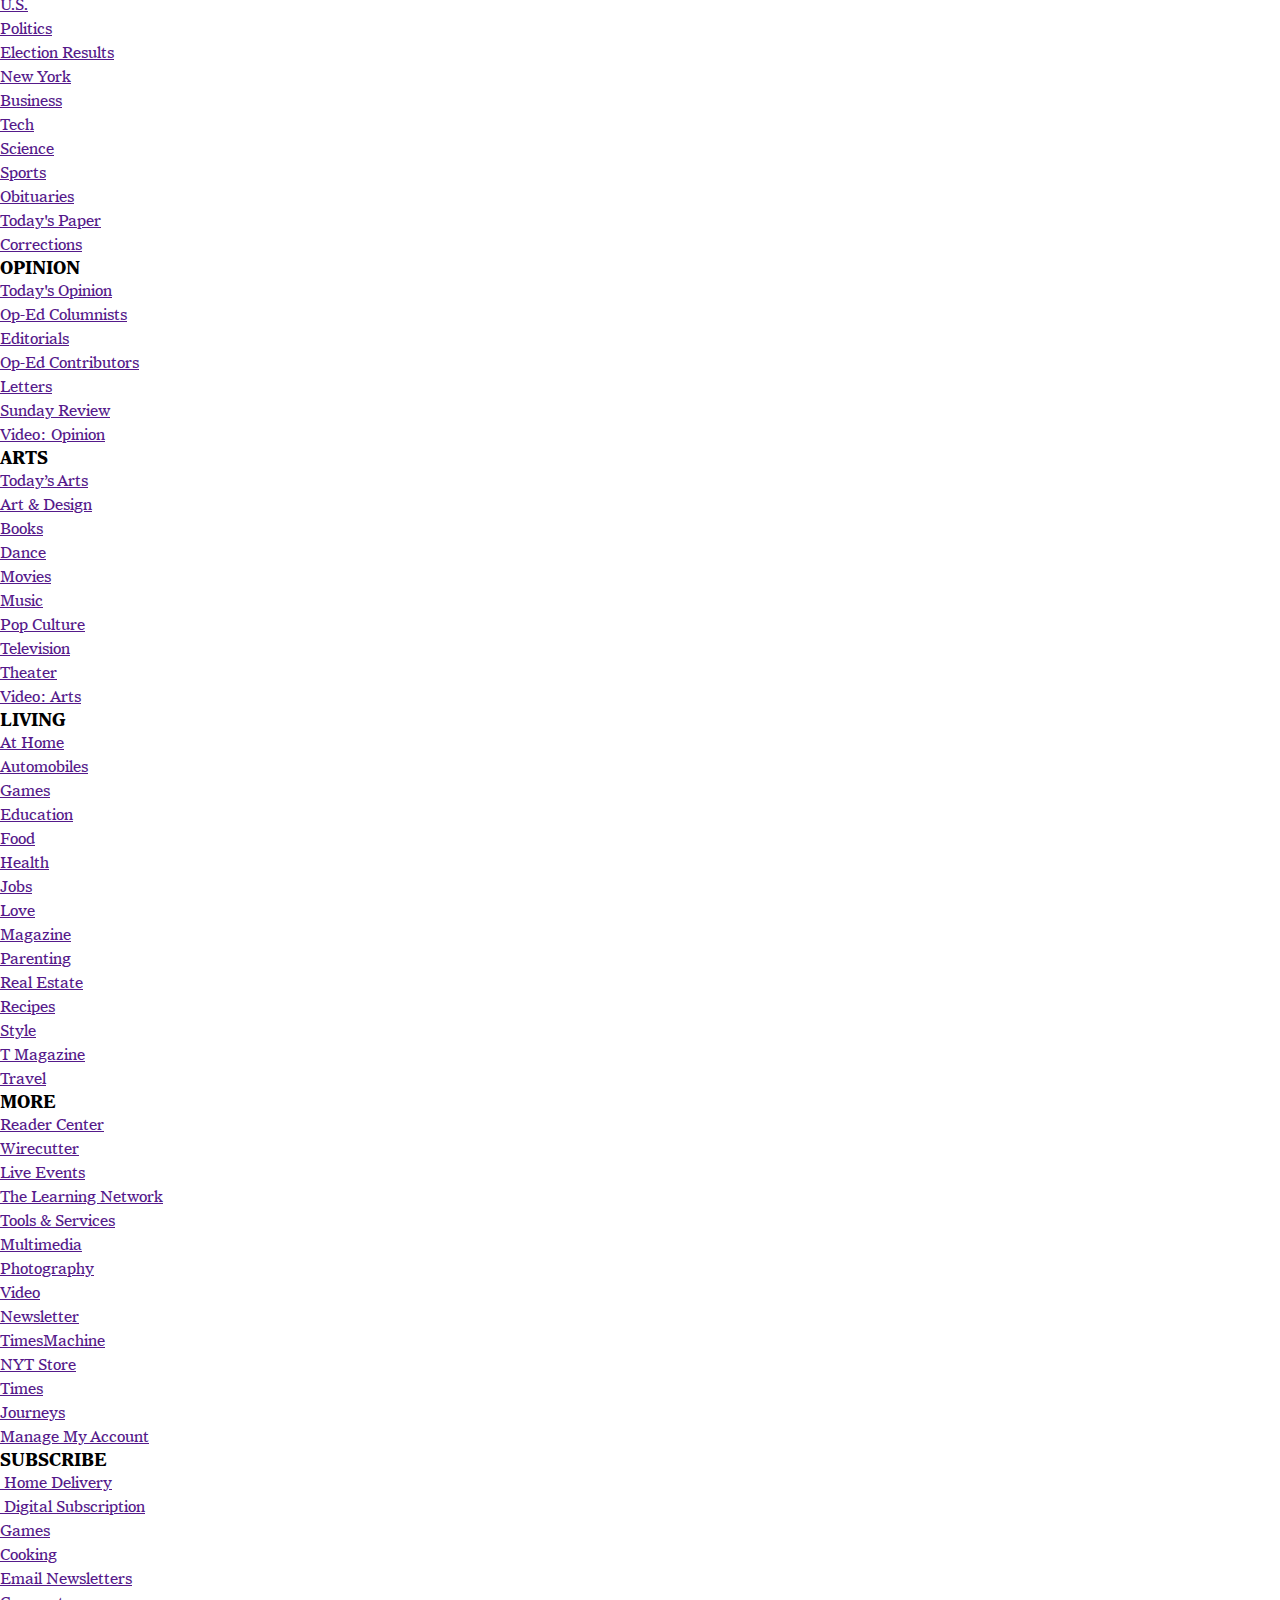
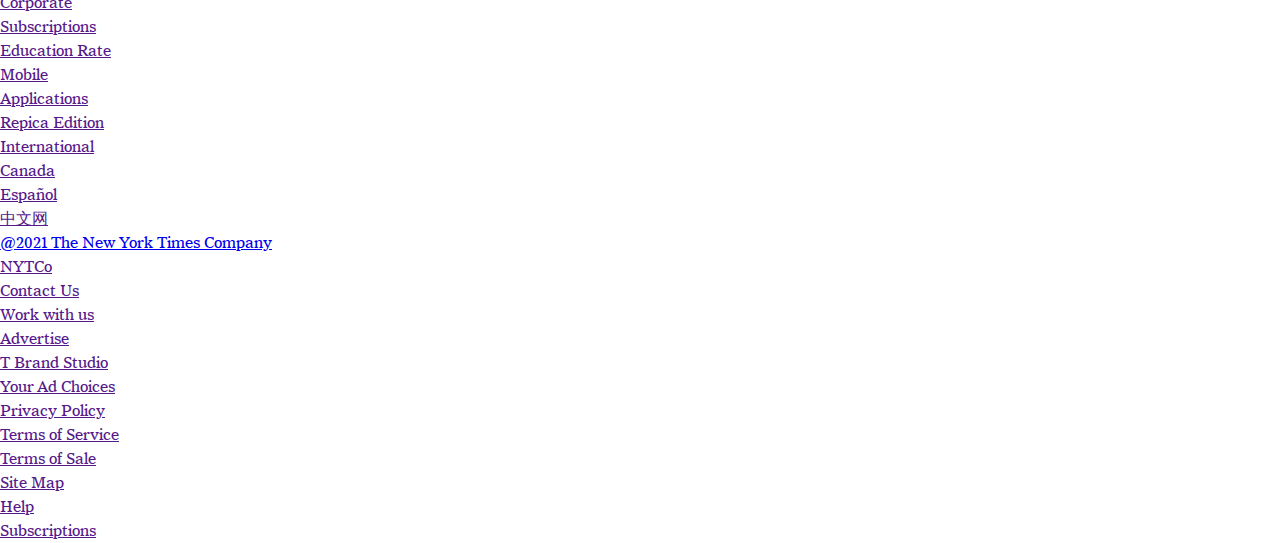
==== commit 834458ec: "Added social icons in tittle" ====
--- a/article.html
+++ b/article.html
@@ -36,6 +36,12 @@
     <article id="story" class="articleContent">
       <header class="image_center">
         <h1 class="main-tittle" id="articleHeadline ">Space Ripples Reveal Big Bang's Smoking Gun</h1>
+        <div class="social-share">
+          <i class="fa fa-twitter social-icon"></i>
+          <i class="fa fa-facebook social-icon"></i>
+          <i class="fa fa-envelope social-icon"></i>
+          <i class="fa fa-reply social-icon"></i>
+        </div>
         <div class="headline">
           <figure>
             <img class="img_full"
@@ -292,13 +298,13 @@
     <div class="footerNavContent">
       <header class="footerNavHeader">
         <img href="https://www.nytimes.com/" src="https://assets.stickpng.com/images/592fe3133919fe0ee3614d93.png"
-          class="left_items">
+          class="footerNavLogo">
         <div class="footerHomepage">
-          <a class="homepageLink" href="https://www.nytimes.com/">Go to Home Page</a>
+          <a class="homepageLink" href="https://www.nytimes.com/">Go to Home Page »</a>
         </div>
       </header>
       <div class="footerNavLinks">
-        <div class="linksGrid">
+        <div class="leftLinks">
           <ul>
             <h3>NEWS</h3>
             <li><a href="">Home Page</a></li>
@@ -427,5 +433,4 @@
     </nav>
   </footer>
 </body>
-
 </html>--- a/css/main.css
+++ b/css/main.css
@@ -80,7 +80,7 @@
 
 .image_center {  
   margin: 120px auto 0 auto;
-  max-width: 1200px;
+  width: 945px;
 }
 
 .text_article {
@@ -142,5 +142,16 @@
 
 .social-share {
   width: 600px;
+  height: auto;
   margin: 25px auto 0 auto;
+  border-top: lin;
 }
+
+.social-icon {
+  background-color: #eeeeee;
+  border-radius: 50%;
+  margin: 5px;
+  padding: 7px;
+  width: 30px;
+  height: 30px;
+}
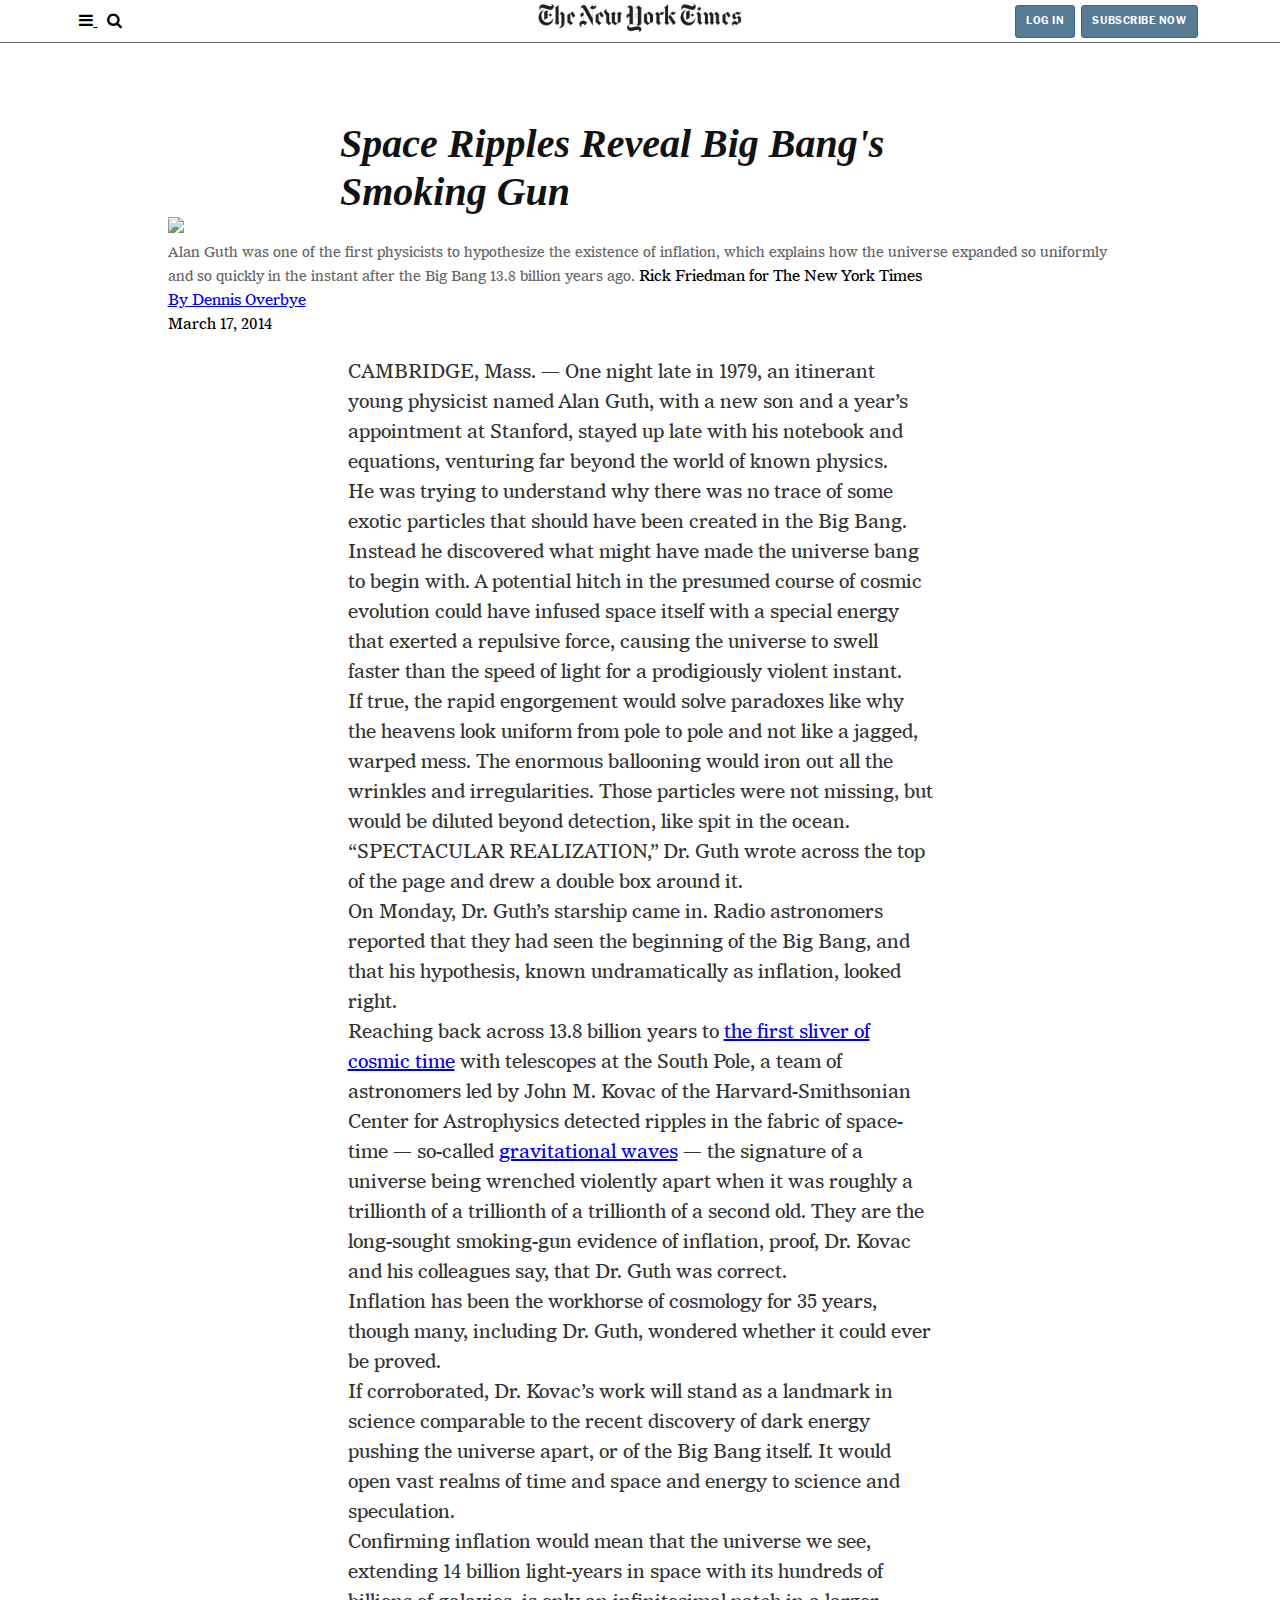
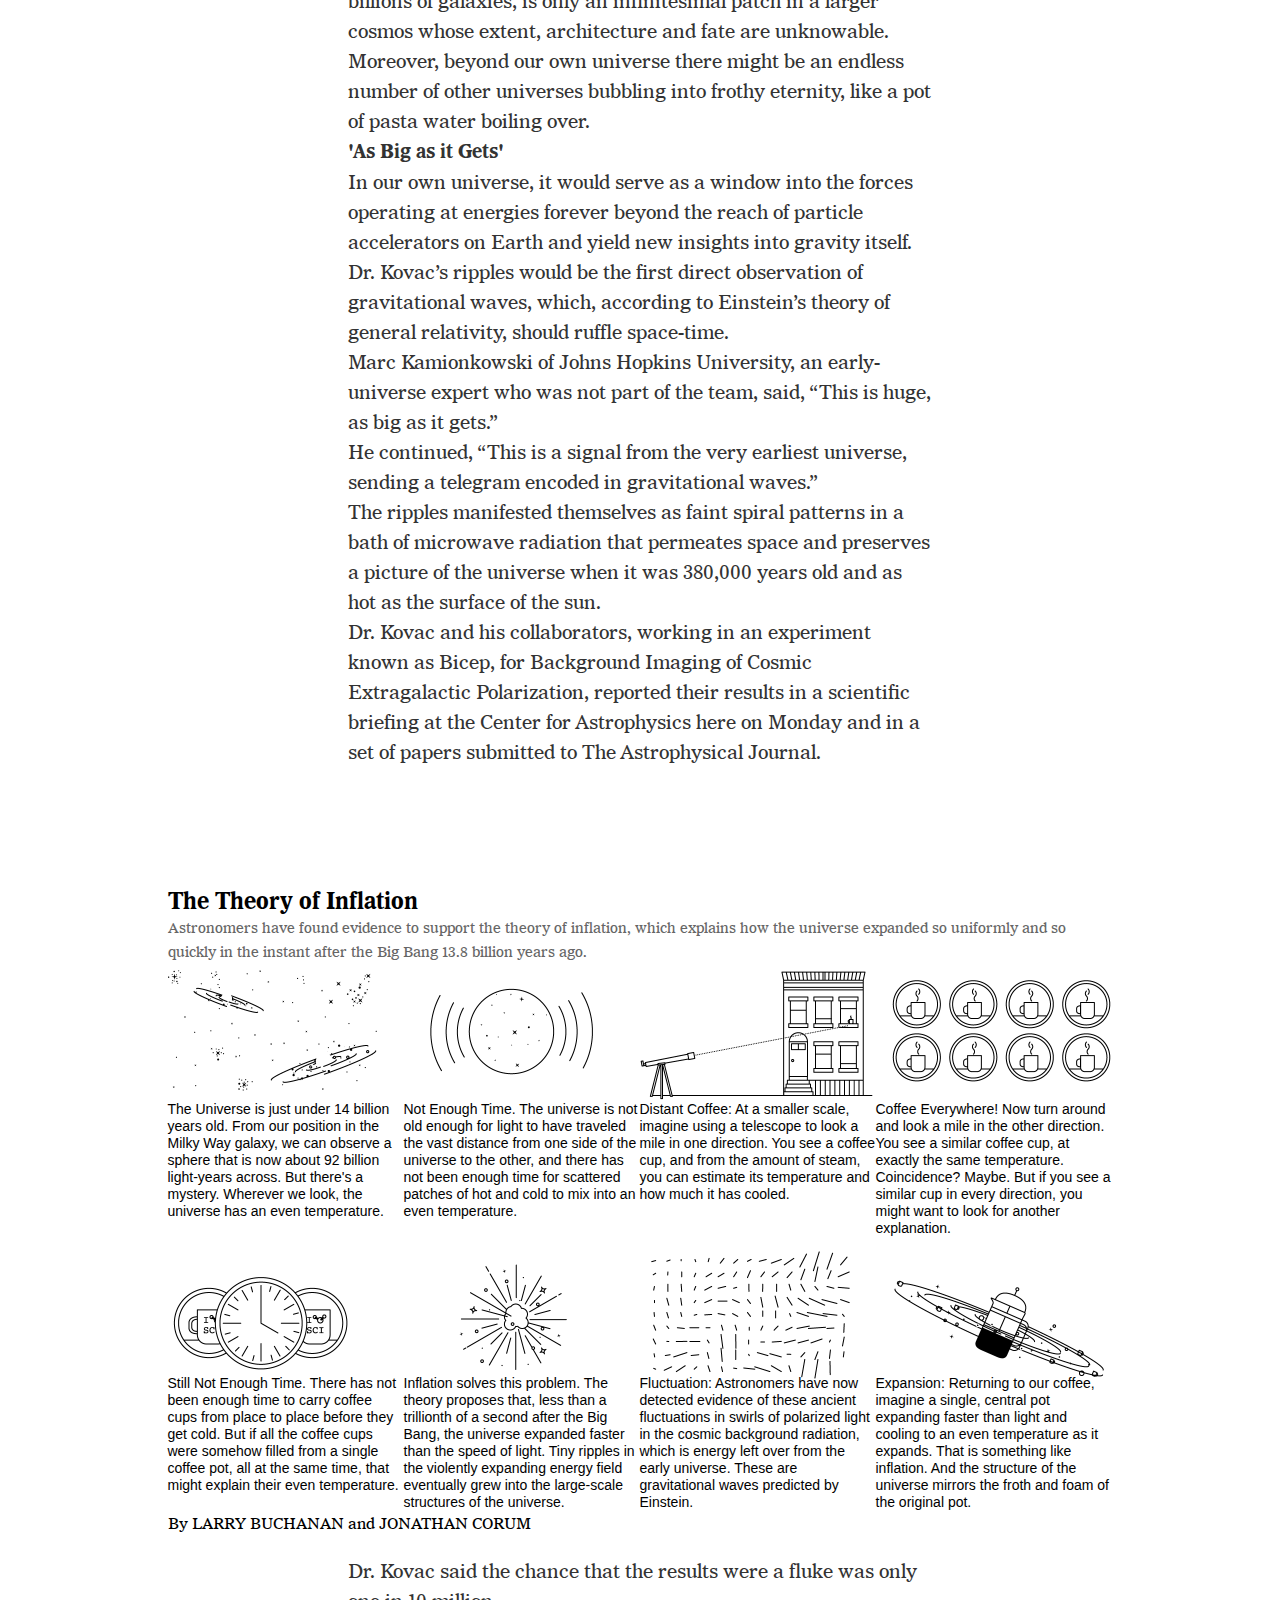
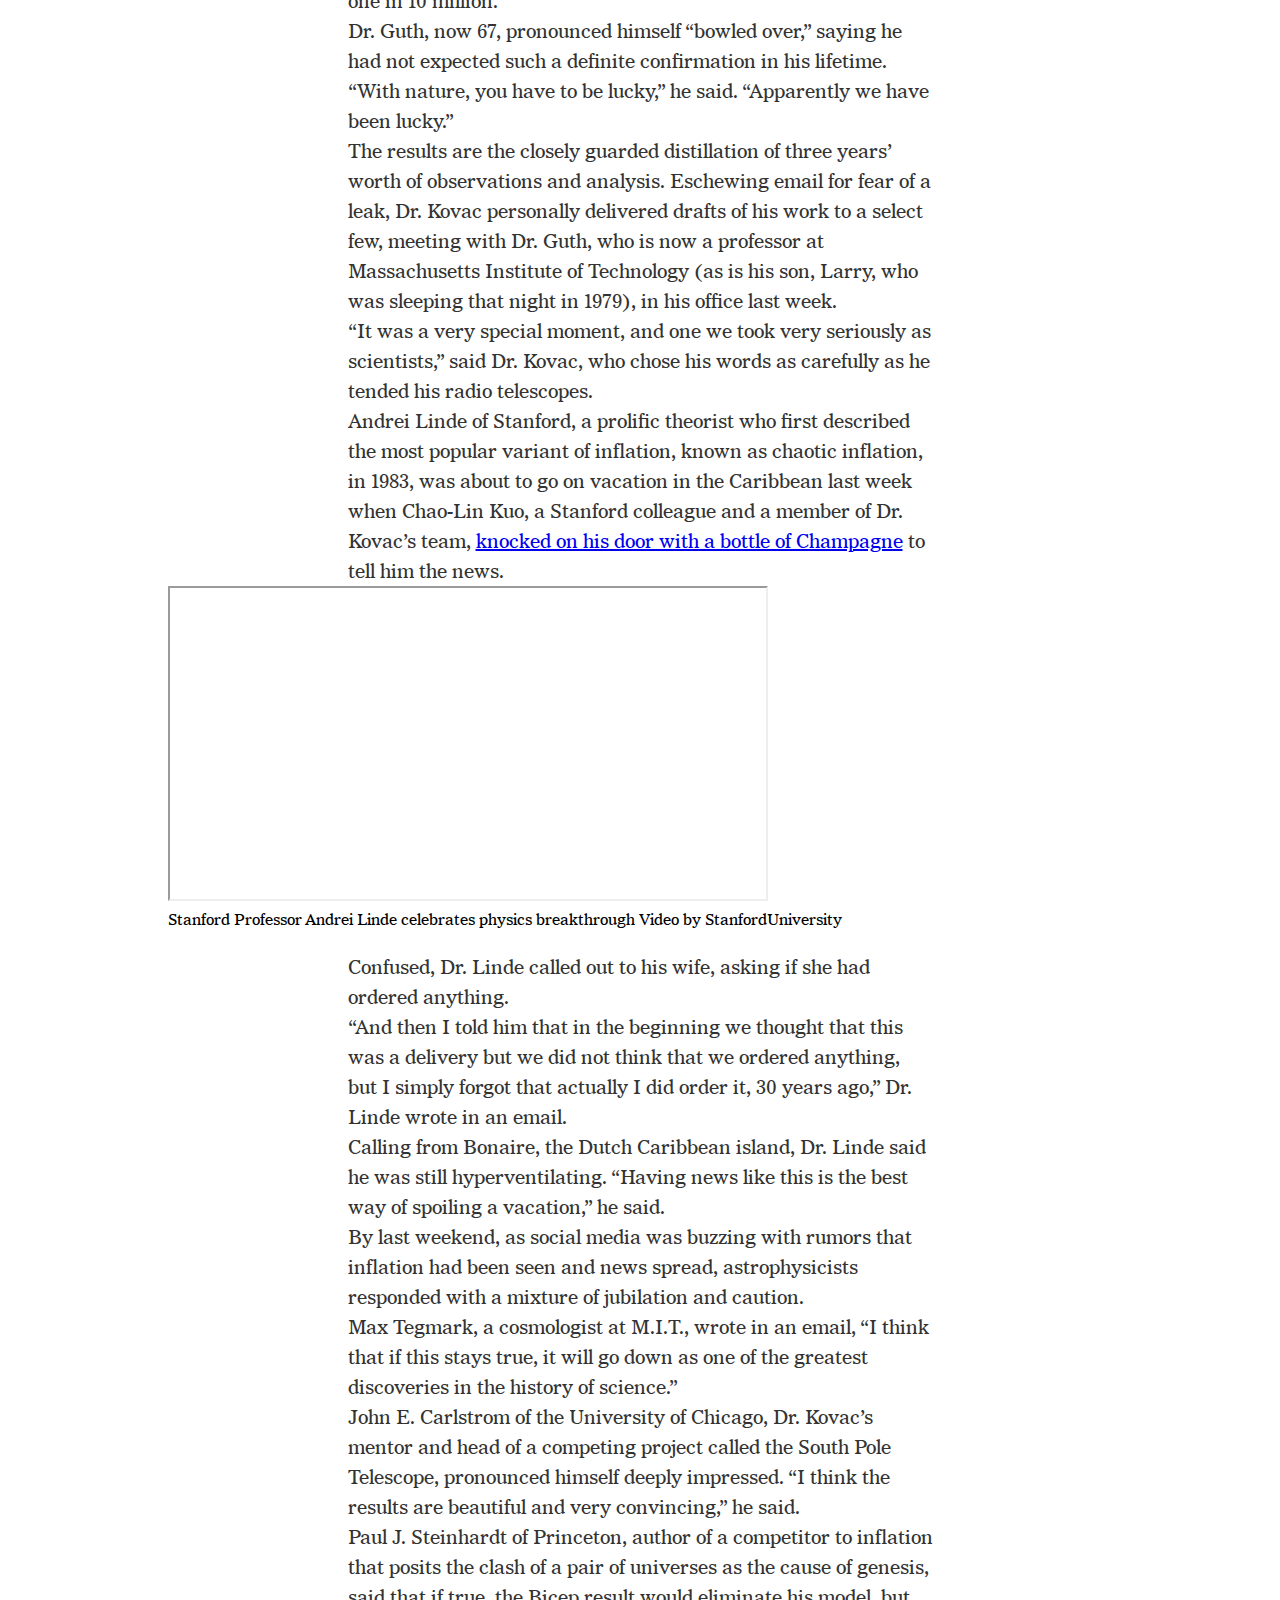
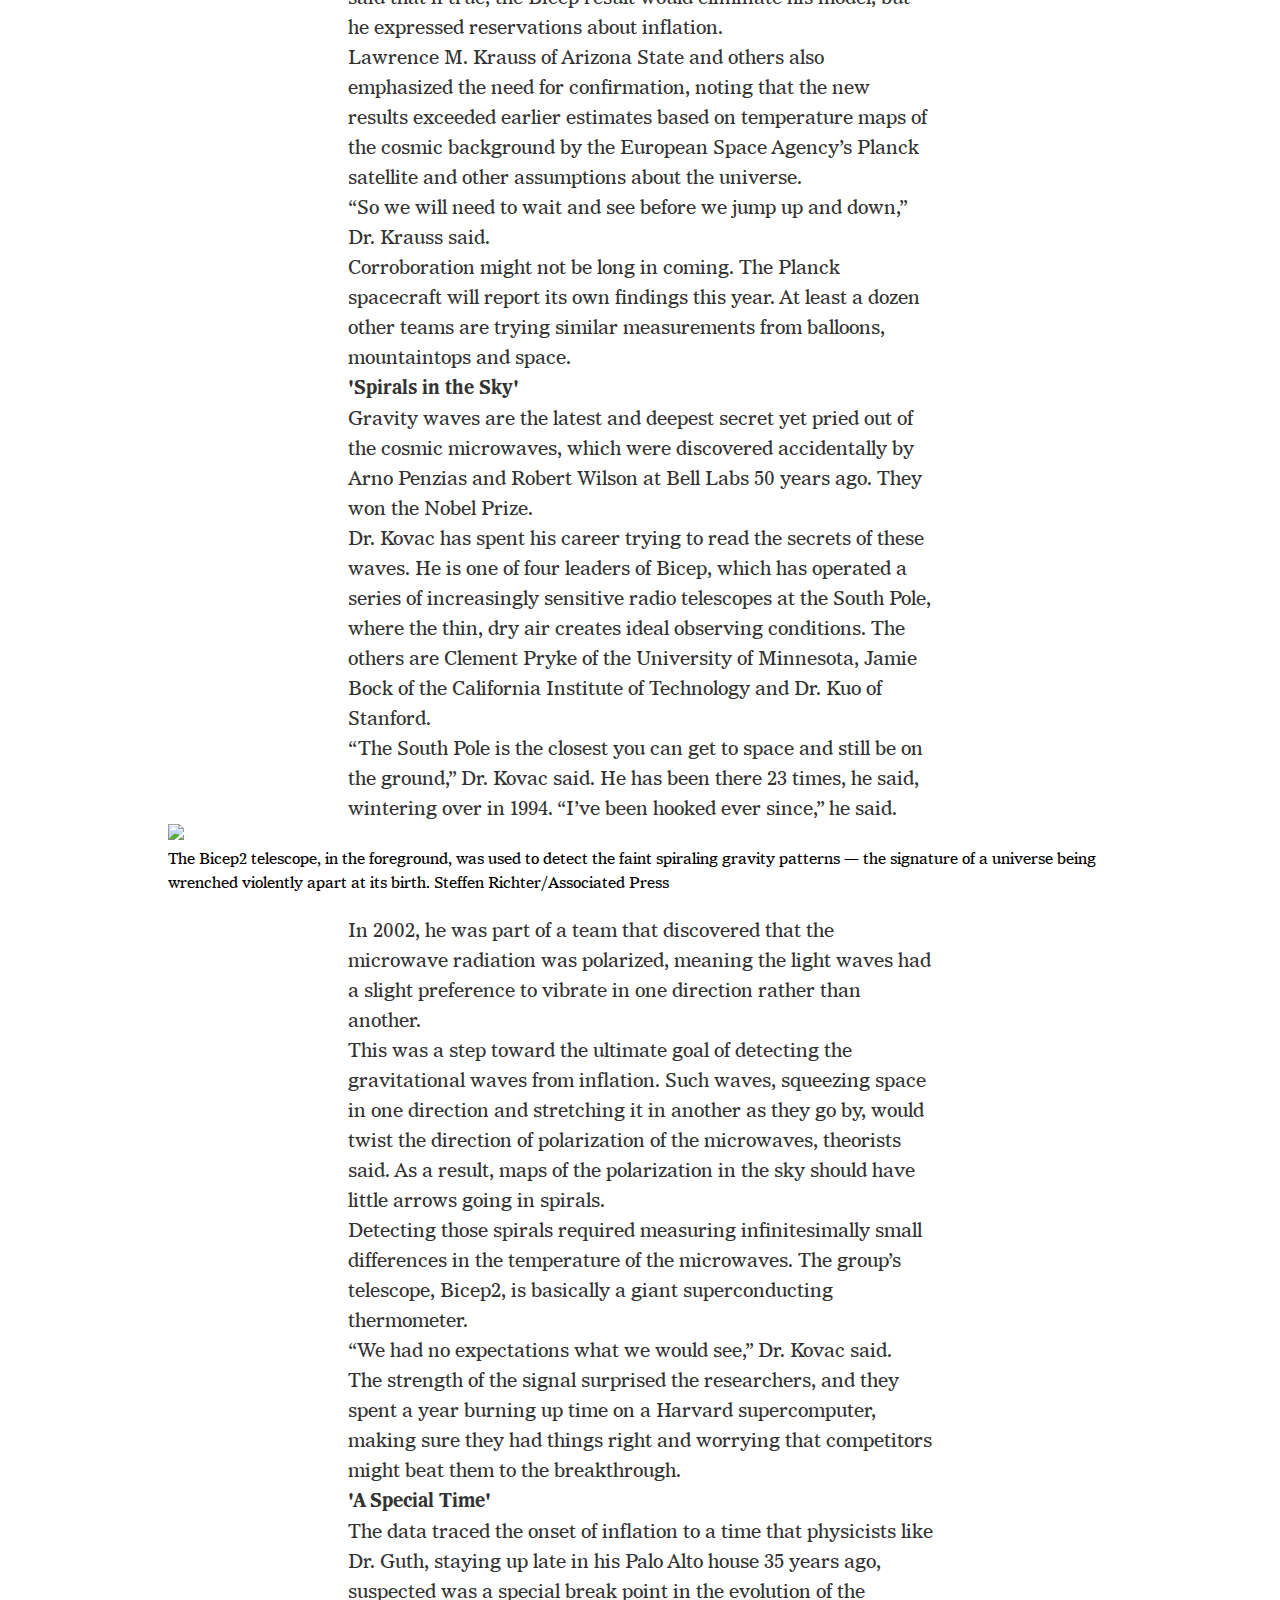
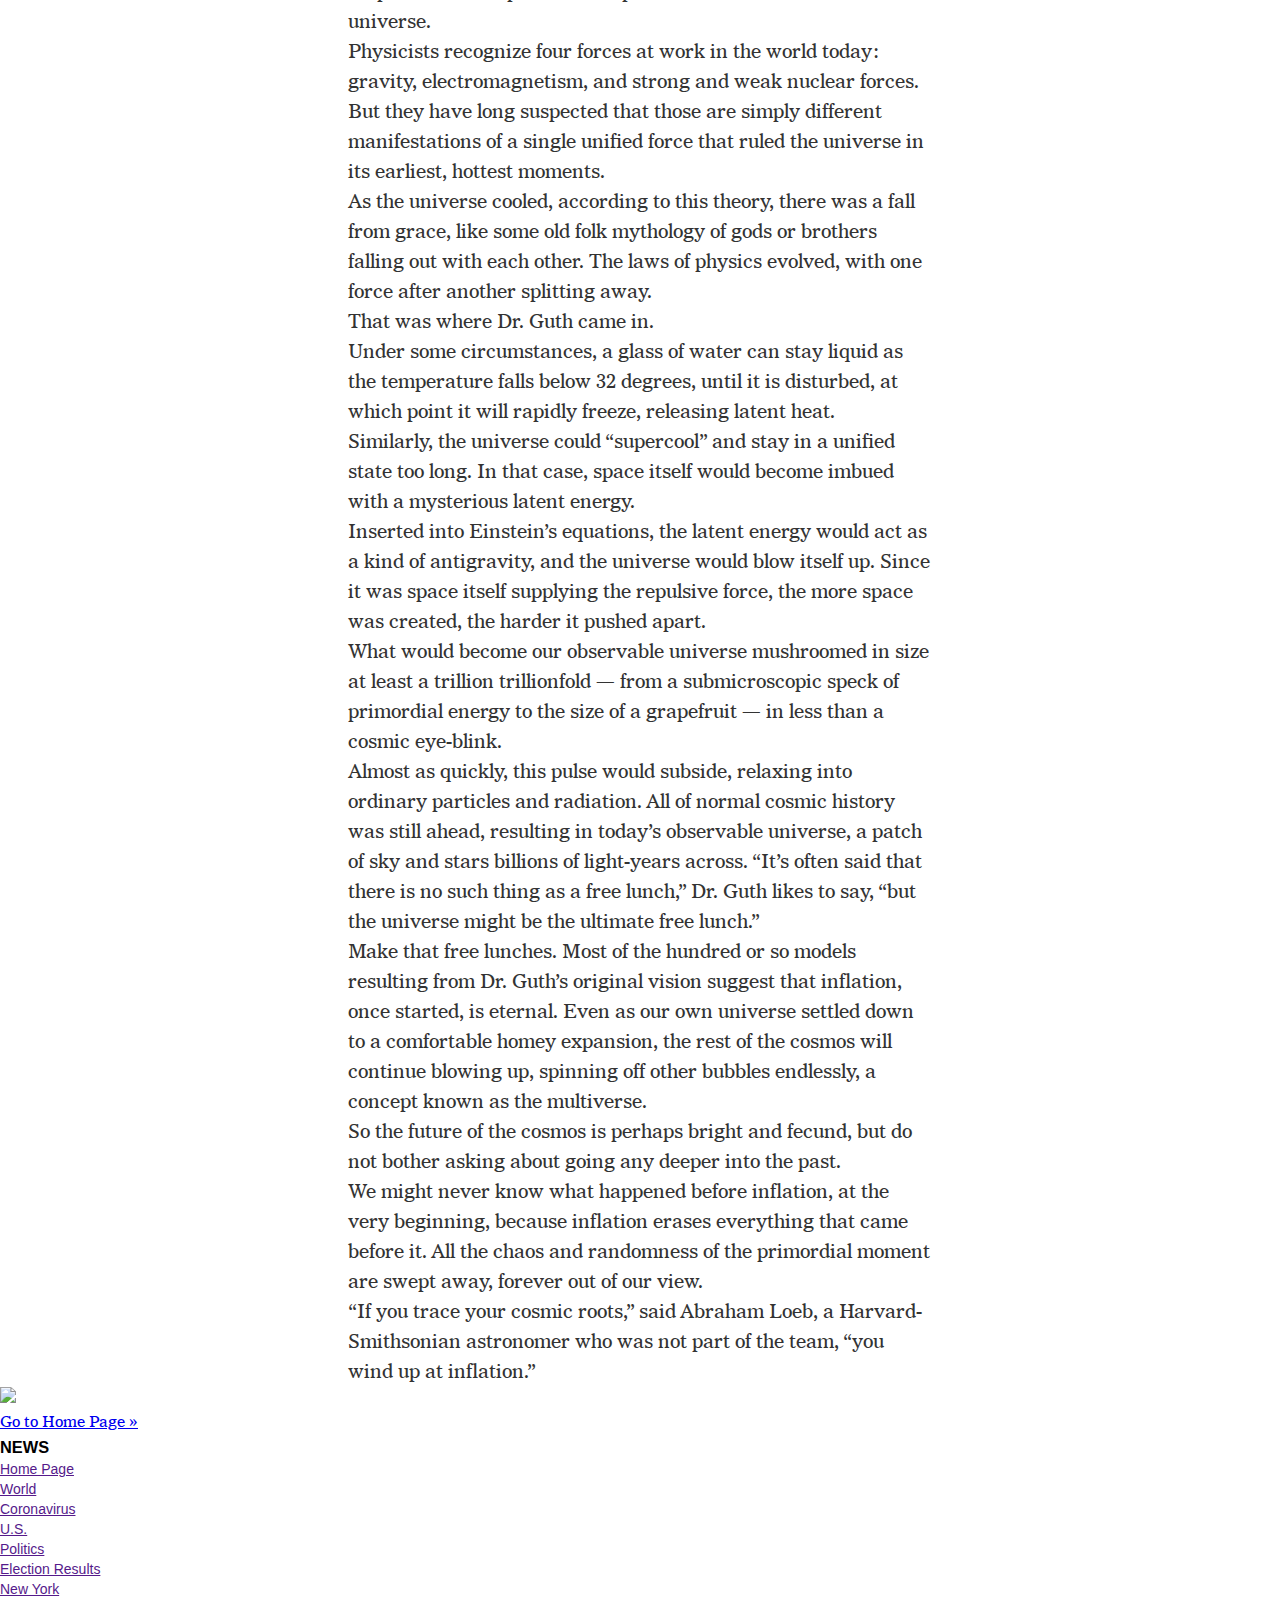
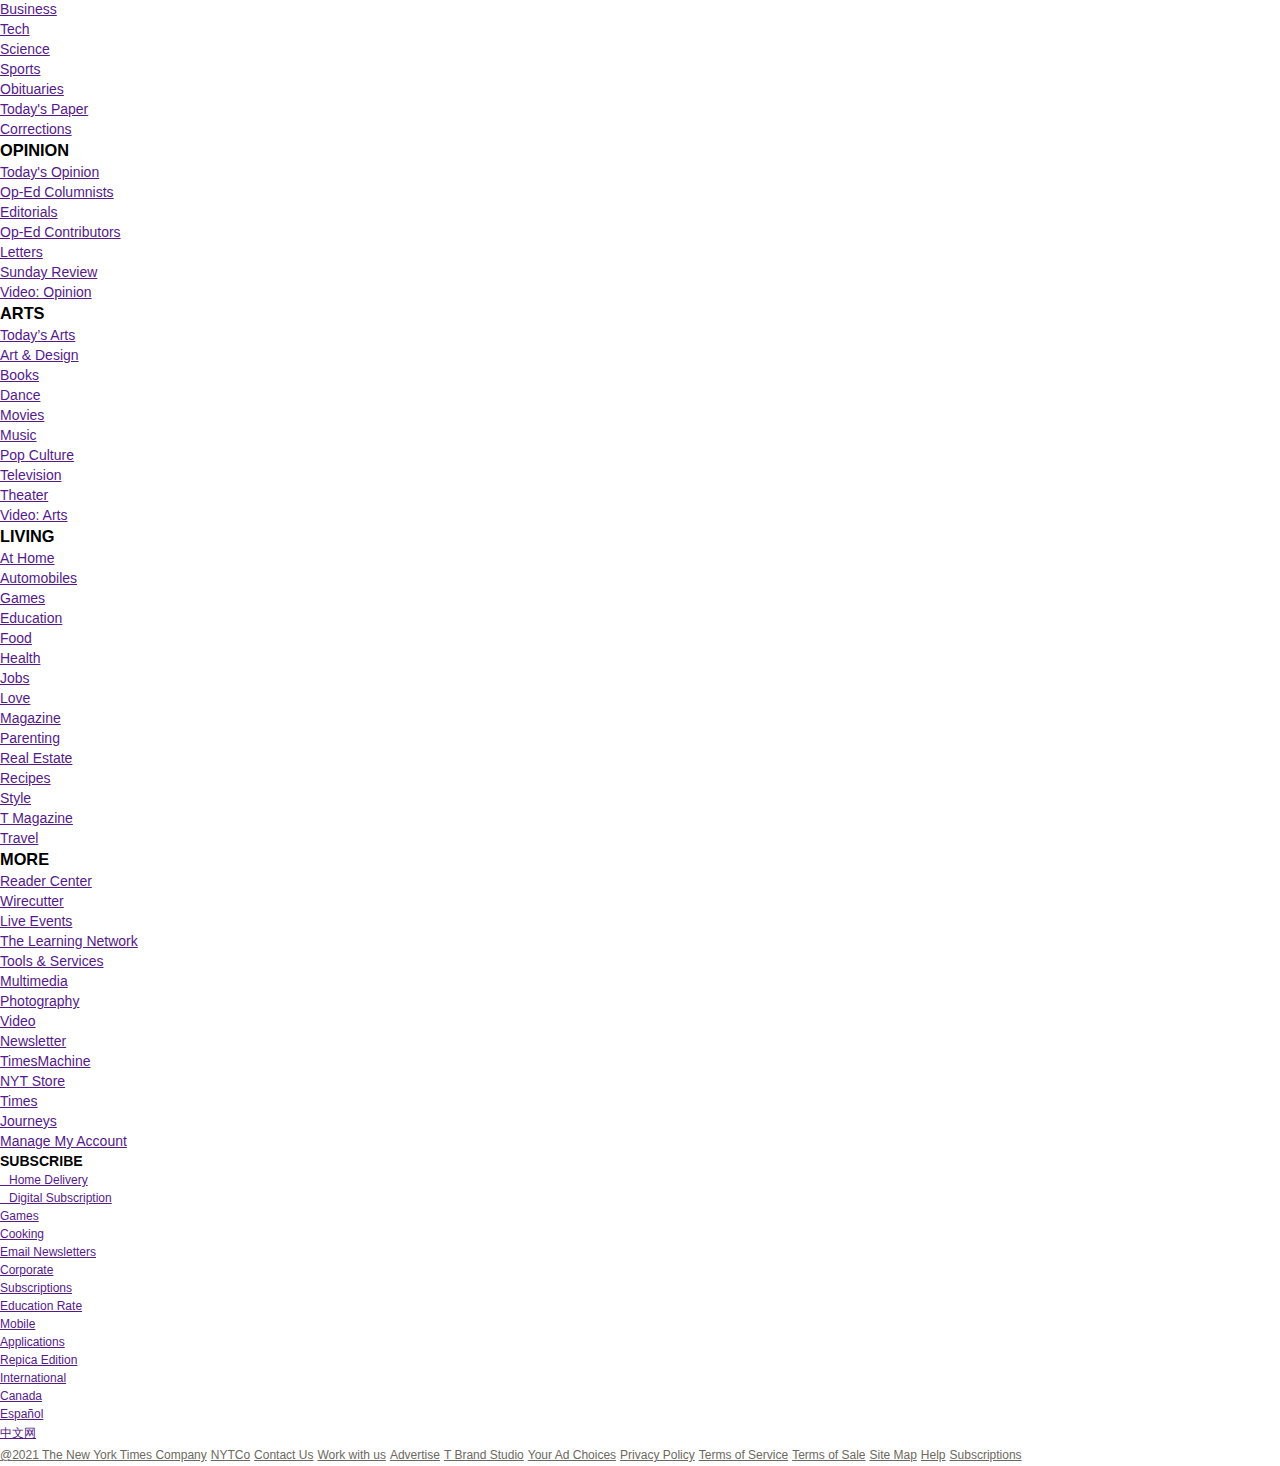
==== commit f1925173: "fixed linter errors" ====
--- a/article.html
+++ b/article.html
@@ -23,25 +23,18 @@
         </a>
       </div>
       <div class="centered_items">
-        <img href="https://www.nytimes.com/" src="./images/nyt_logo.png">
-        </a>
+        <a href="https://www.nytimes.com/"> <img src="./images/nyt_logo.png" alt="New York Times Logo"></a>
       </div>
       <div class="right_items">
+        <a class="nav_button" href="https://www.nytimes.com/subscription?campaignId=797YR">SUBSCRIBE NOW</a>
         <a class="nav_button" href="https://www.nytimes.com/subscription?campaignId=797YR">LOG IN</a>
-        <a class="nav_button" href="https://www.nytimes.com/subscription?campaignId=797YR">SUBSCRIBE NOW</a>
       </div>
     </nav>
   </header>
   <main id="content">
     <article id="story" class="articleContent">
       <header class="image_center">
-        <h1 class="main-tittle" id="articleHeadline ">Space Ripples Reveal Big Bang's Smoking Gun</h1>
-        <div class="social-share">
-          <i class="fa fa-twitter social-icon"></i>
-          <i class="fa fa-facebook social-icon"></i>
-          <i class="fa fa-envelope social-icon"></i>
-          <i class="fa fa-reply social-icon"></i>
-        </div>
+        <h1 class="main-tittle" id="articleHeadline">Space Ripples Reveal Big Bang's Smoking Gun</h1>
         <div class="headline">
           <figure>
             <img class="img_full"
@@ -110,7 +103,7 @@
           Imaging of Cosmic Extragalactic Polarization, reported their results in a scientific briefing at the Center
           for Astrophysics here on Monday and in a set of papers submitted to The Astrophysical Journal.</p>
       </div>
-      <div class="image_center">
+      <div class="theoryImage image_center">
         <h2>The Theory of Inflation</h2>
         <span class="caption">Astronomers have found evidence to support the theory of inflation, which explains how the
           universe expanded so uniformly and so quickly in the instant after the Big Bang 13.8 billion years ago.</span>
@@ -163,8 +156,6 @@
       </div>
       <div class="endTheory">
         <p>By LARRY BUCHANAN and JONATHAN CORUM</p>
-      </div>
-    </div>
       </div>
       <div class="text_article">
         <p class="paragraph1">Dr. Kovac said the chance that the results were a fluke was only one in 10 million.</p>
@@ -185,7 +176,7 @@
       </div>
       <div class="youtubeVideo">
         <figure>
-          <iframe width="600" height="315" src="https://www.youtube.com/embed/ZlfIVEy_YOA" frameborder="0"
+          <iframe width="600" height="315" src="https://www.youtube.com/embed/ZlfIVEy_YOA"
             allow="accelerometer; autoplay; clipboard-write; encrypted-media; gyroscope; picture-in-picture"
             allowfullscreen></iframe>
           <figcaption>
@@ -306,7 +297,7 @@
       <div class="footerNavLinks">
         <div class="leftLinks">
           <ul>
-            <h3>NEWS</h3>
+            <li><h3>NEWS</h3></li>
             <li><a href="">Home Page</a></li>
             <li><a href="">World</a></li>
             <li><a href="">Coronavirus</a></li>
@@ -323,7 +314,7 @@
             <li><a href="">Corrections</a></li>
           </ul>
           <ul>
-            <h3>OPINION</h3>
+            <li><h3>OPINION</h3></li>
             <li><a href="">Today's Opinion</a></li>
             <li><a href="">Op-Ed Columnists</a></li>
             <li><a href="">Editorials</a></li>
@@ -333,7 +324,7 @@
             <li><a href="">Video: Opinion</a></li>
           </ul>
           <ul>
-            <h3>ARTS</h3>
+            <li><h3>ARTS</h3></li>
             <li><a href="">Today’s Arts</a></li>
             <li><a href="">Art & Design</a></li>
             <li><a href="">Books</a></li>
@@ -346,7 +337,7 @@
             <li><a href="">Video: Arts</a></li>
           </ul>
           <ul>
-            <h3>LIVING</h3>
+            <li><h3>LIVING</h3></li>
             <li><a href="">At Home</a></li>
             <li><a href="">Automobiles</a></li>
             <li><a href="">Games</a></li>
@@ -364,7 +355,7 @@
             <li><a href="">Travel</a></li>
           </ul>
           <ul>
-            <h3>MORE</h3>
+            <li><h3>MORE</h3></li>
             <li><a href="">Reader Center</a></li>
             <li><a href="">Wirecutter</a></li>
             <li><a href="">Live Events</a></li>
@@ -383,7 +374,7 @@
         </div>
         <div class="subscribeSpam">
           <ul>
-            <h3>SUBSCRIBE</h3>
+            <li><h3>SUBSCRIBE</h3></li>
             <li><a href=""><i class="fas fa-home"></i>Home Delivery</a></li>
             <li><a href=""><i class="fas fa-history"></i>Digital Subscription</a></li>
             <li><a href=""><i class="fas fa-chess-board"></i>Games</a></li>
--- a/css/main.css
+++ b/css/main.css
@@ -155,3 +155,30 @@
   width: 30px;
   height: 30px;
 }
+
+.footerNavLinks .leftLinks li {
+  font-family: Arial, Helvetica, sans-serif;
+  font-size: 14px;
+  font-weight: 300;
+  margin-top: 0.25rem;
+}
+
+.footerNavLinks .subscribeSpam li {
+  font-family: Arial, Helvetica, sans-serif;
+  font-size: 12px;
+  font-weight: 300;
+  margin-top: 0.25rem;
+}
+
+.bottomFooter .bottomFooterContent,
+.bottomFooter .bottomFooterContent ul,
+.bottomFooter .bottomFooterContent ul > li {
+  display: inline-block;
+}
+
+.bottomFooter .bottomFooterContent ul > li > a {
+  font-family: Arial, Helvetica, sans-serif;
+  font-size: 12px;
+  font-weight: 300;
+  color: #6c6960;
+}
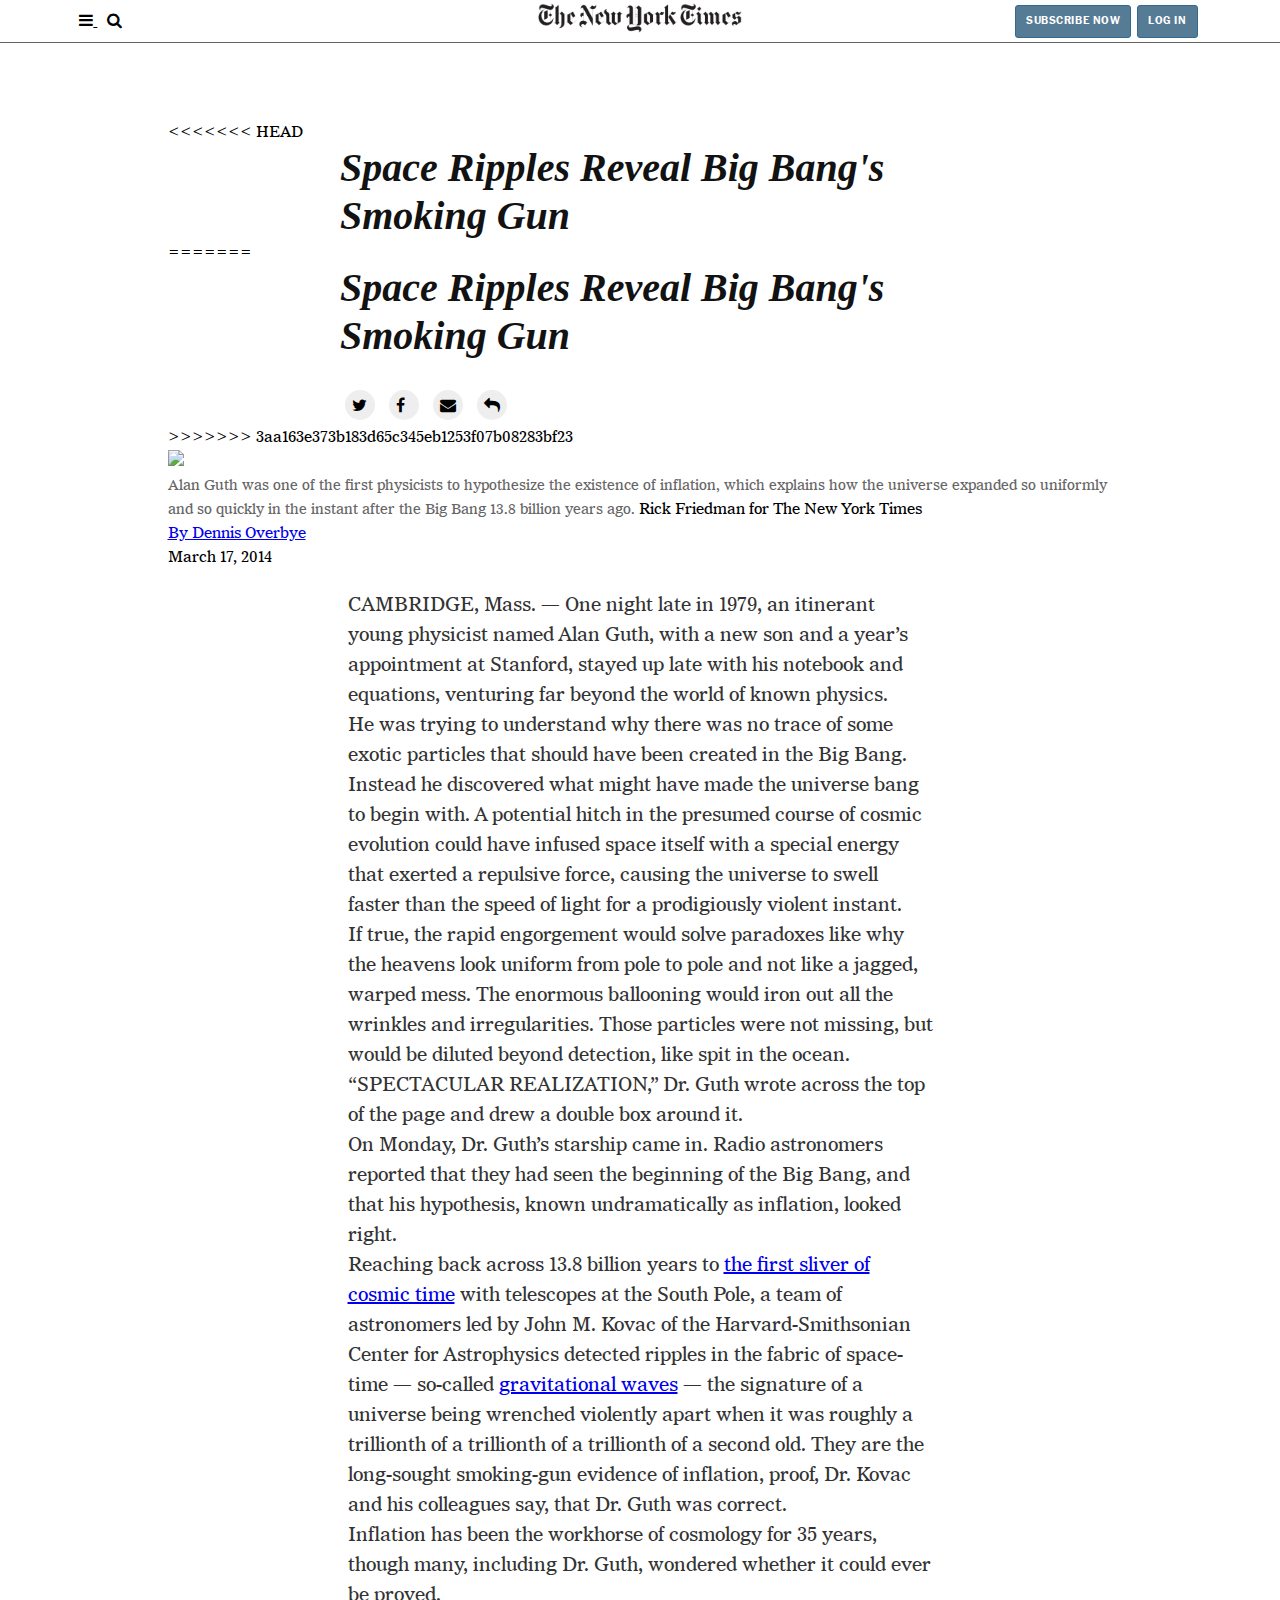
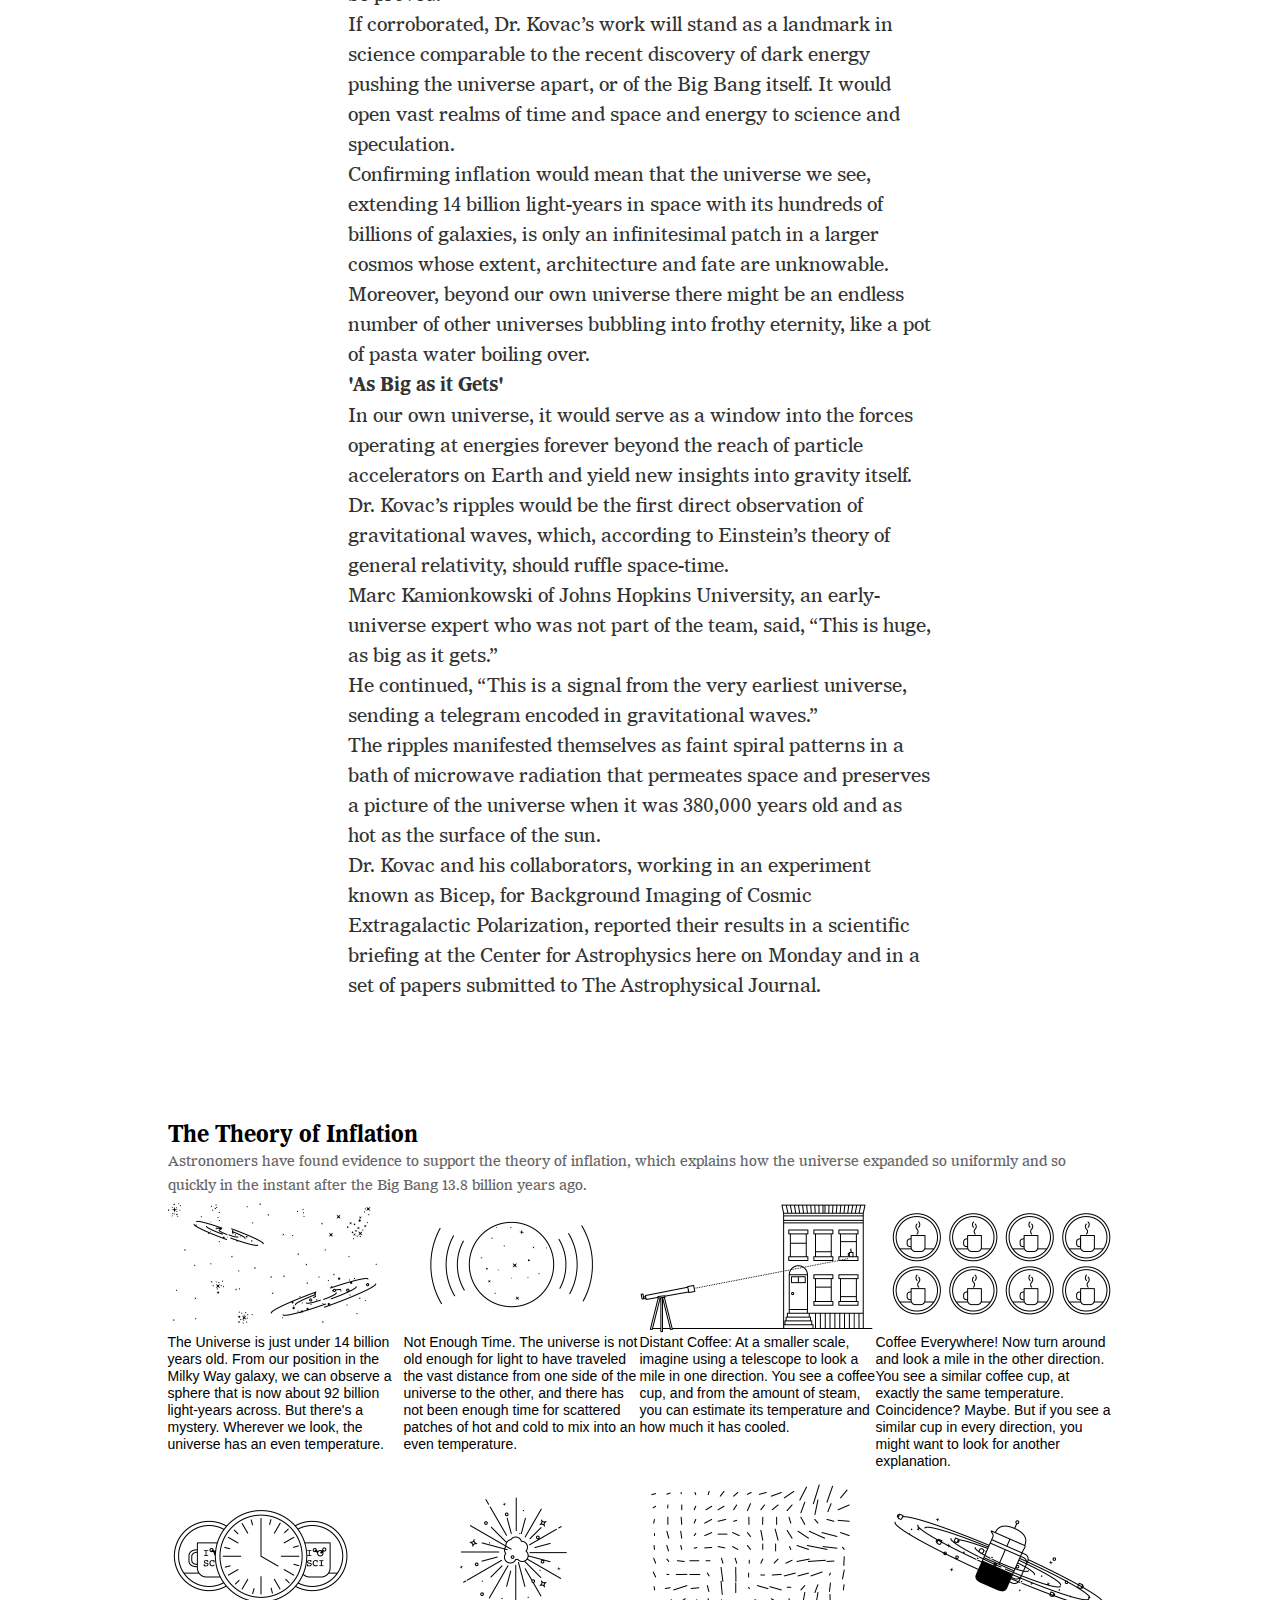
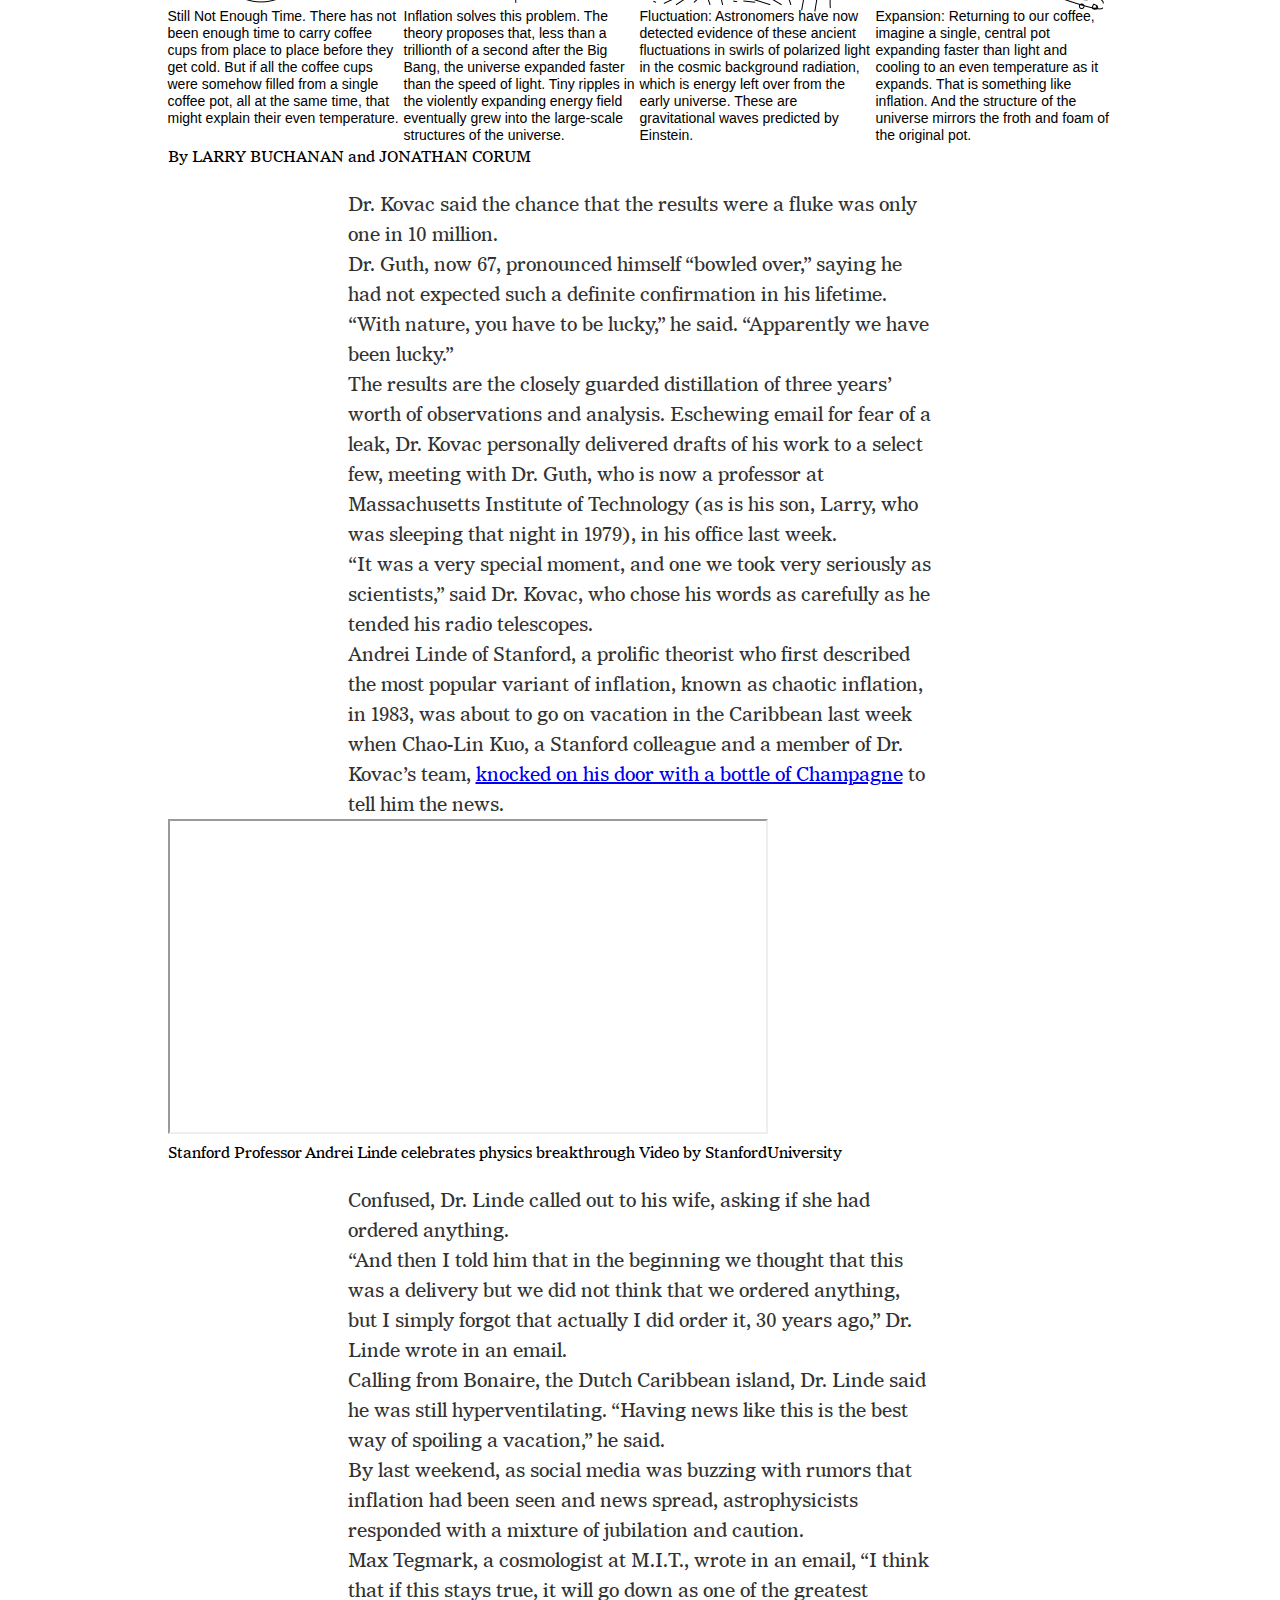
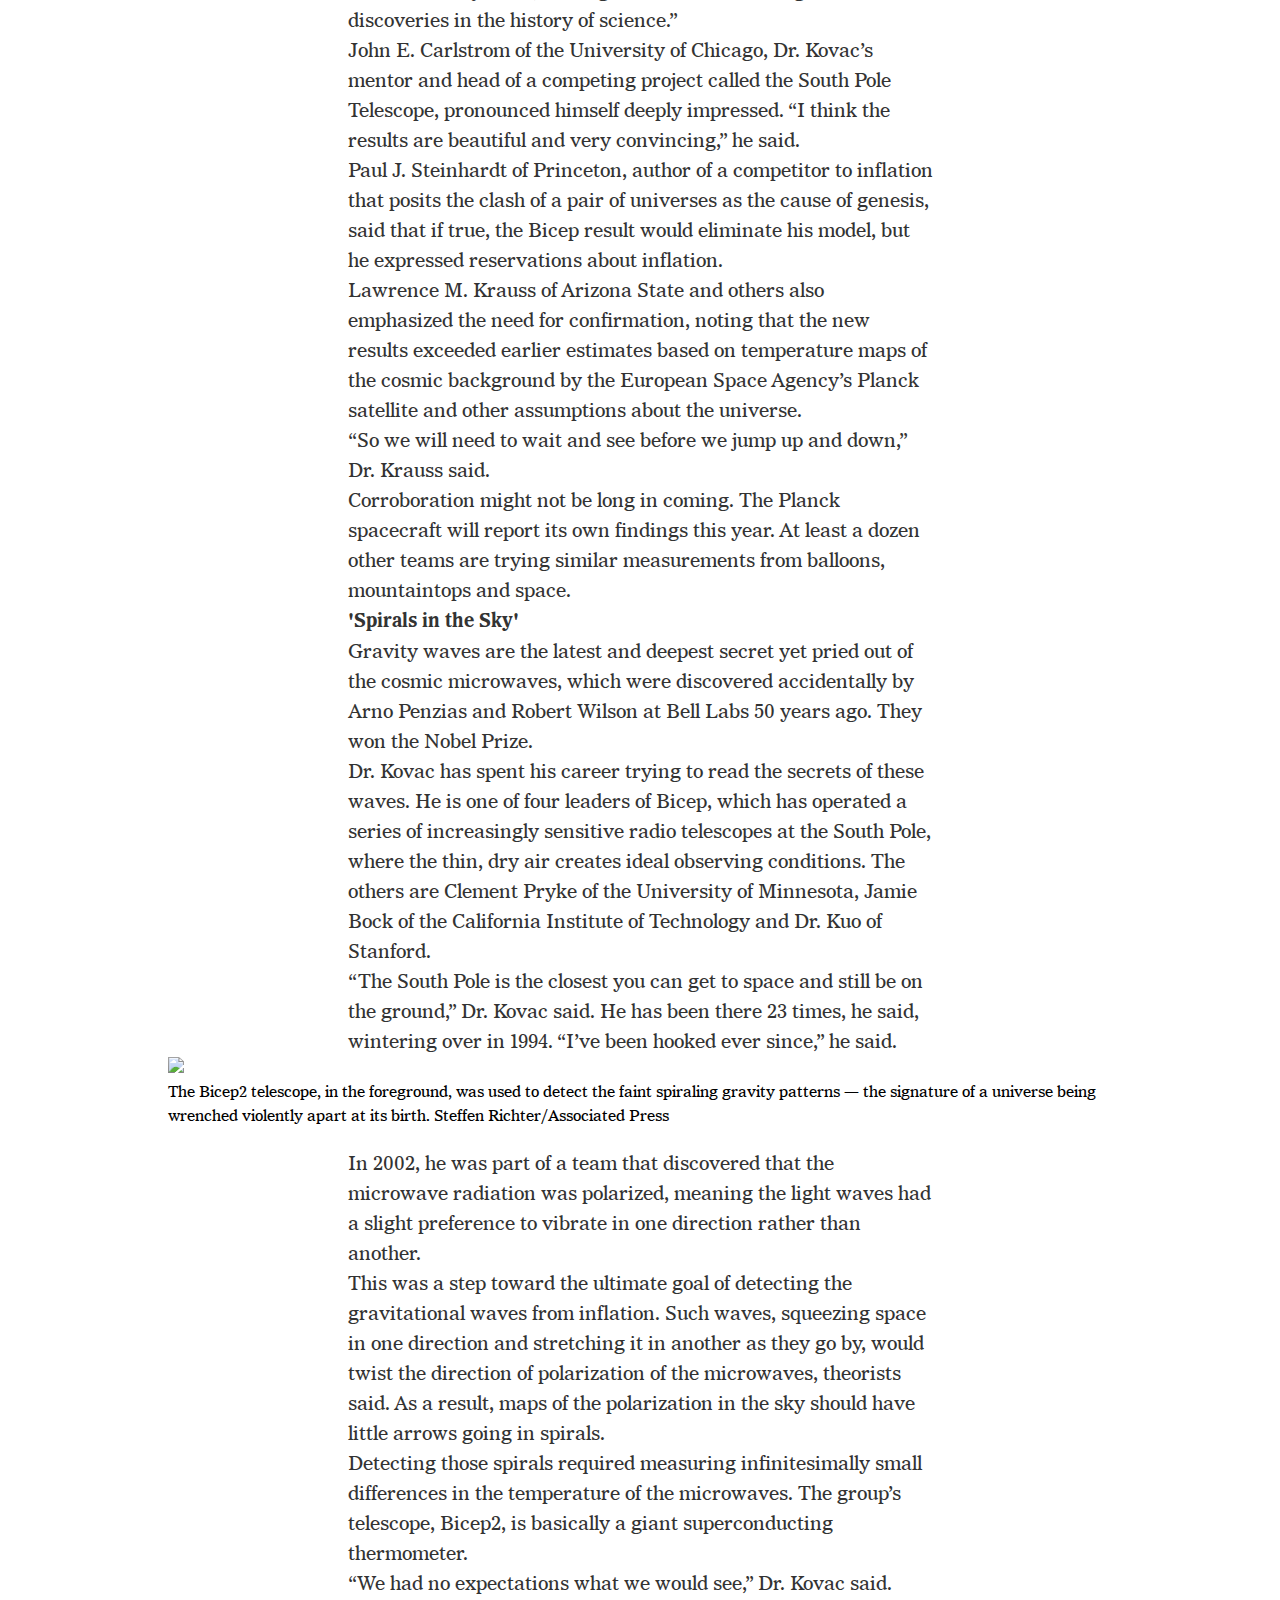
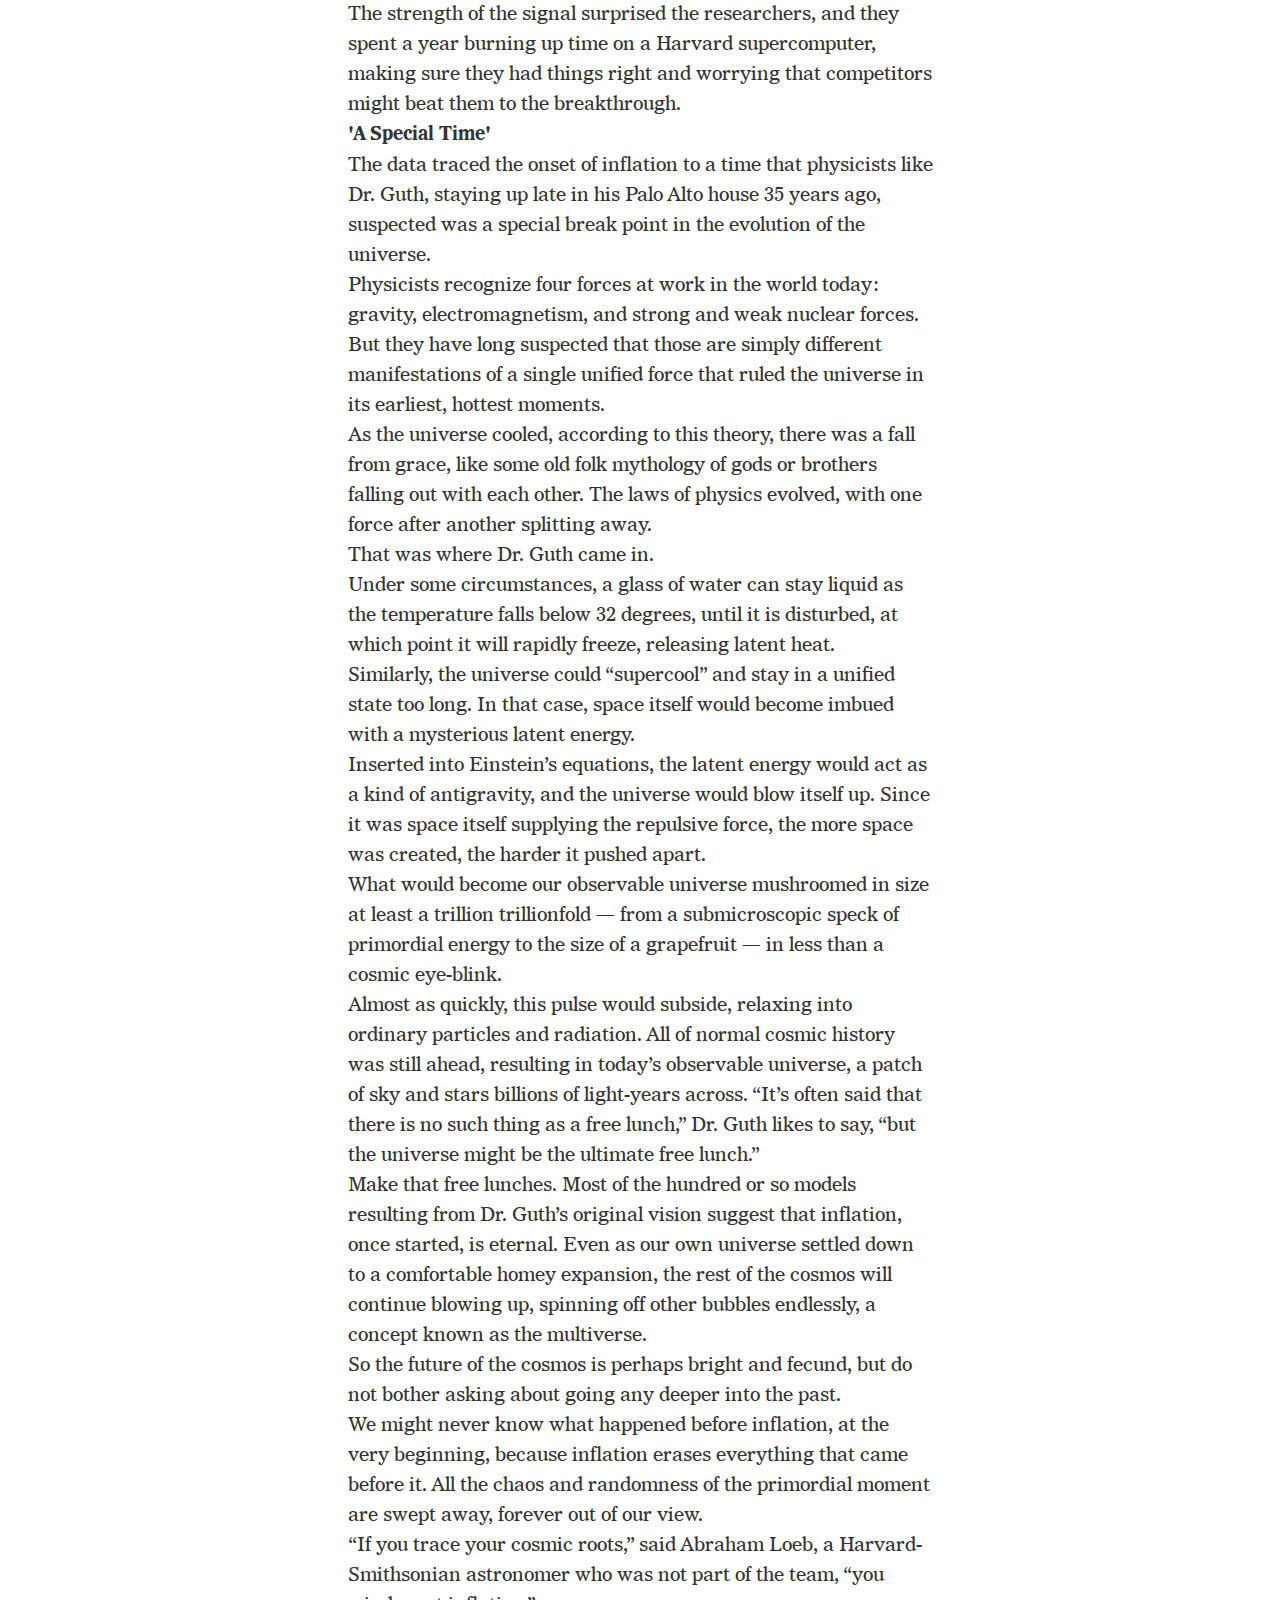
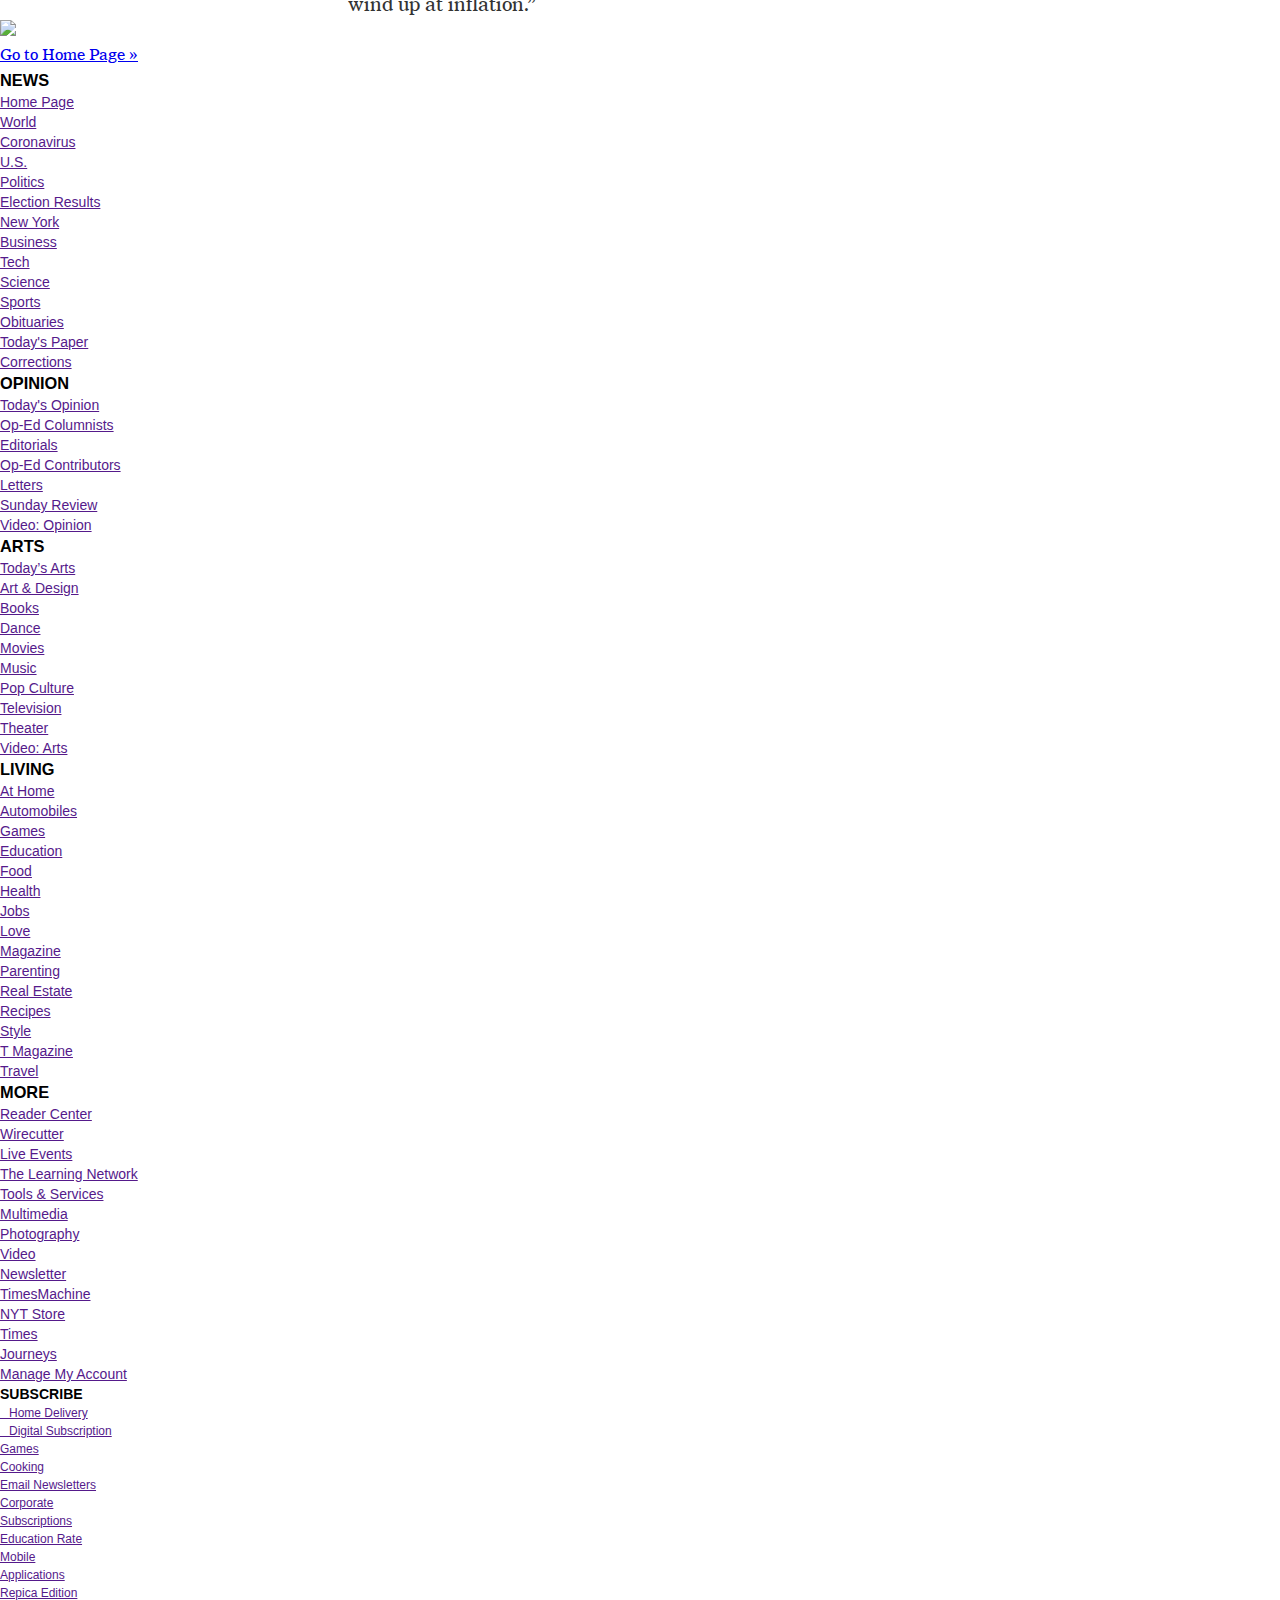
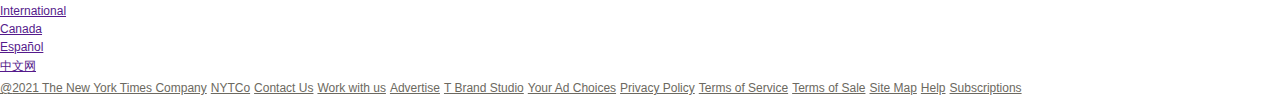
==== commit dbcce4fc: "fixed linter errors" ====
--- a/article.html
+++ b/article.html
@@ -26,15 +26,25 @@
         <a href="https://www.nytimes.com/"> <img src="./images/nyt_logo.png" alt="New York Times Logo"></a>
       </div>
       <div class="right_items">
+        <a class="nav_button" href="https://www.nytimes.com/subscription?campaignId=797YR">LOG IN</a>
         <a class="nav_button" href="https://www.nytimes.com/subscription?campaignId=797YR">SUBSCRIBE NOW</a>
-        <a class="nav_button" href="https://www.nytimes.com/subscription?campaignId=797YR">LOG IN</a>
       </div>
     </nav>
   </header>
   <main id="content">
     <article id="story" class="articleContent">
       <header class="image_center">
+<<<<<<< HEAD
         <h1 class="main-tittle" id="articleHeadline">Space Ripples Reveal Big Bang's Smoking Gun</h1>
+=======
+        <h1 class="main-tittle" id="articleHeadline ">Space Ripples Reveal Big Bang's Smoking Gun</h1>
+        <div class="social-share">
+          <i class="fa fa-twitter social-icon"></i>
+          <i class="fa fa-facebook social-icon"></i>
+          <i class="fa fa-envelope social-icon"></i>
+          <i class="fa fa-reply social-icon"></i>
+        </div>
+>>>>>>> 3aa163e373b183d65c345eb1253f07b08283bf23
         <div class="headline">
           <figure>
             <img class="img_full"
@@ -103,7 +113,7 @@
           Imaging of Cosmic Extragalactic Polarization, reported their results in a scientific briefing at the Center
           for Astrophysics here on Monday and in a set of papers submitted to The Astrophysical Journal.</p>
       </div>
-      <div class="theoryImage image_center">
+      <div class="image_center">
         <h2>The Theory of Inflation</h2>
         <span class="caption">Astronomers have found evidence to support the theory of inflation, which explains how the
           universe expanded so uniformly and so quickly in the instant after the Big Bang 13.8 billion years ago.</span>
